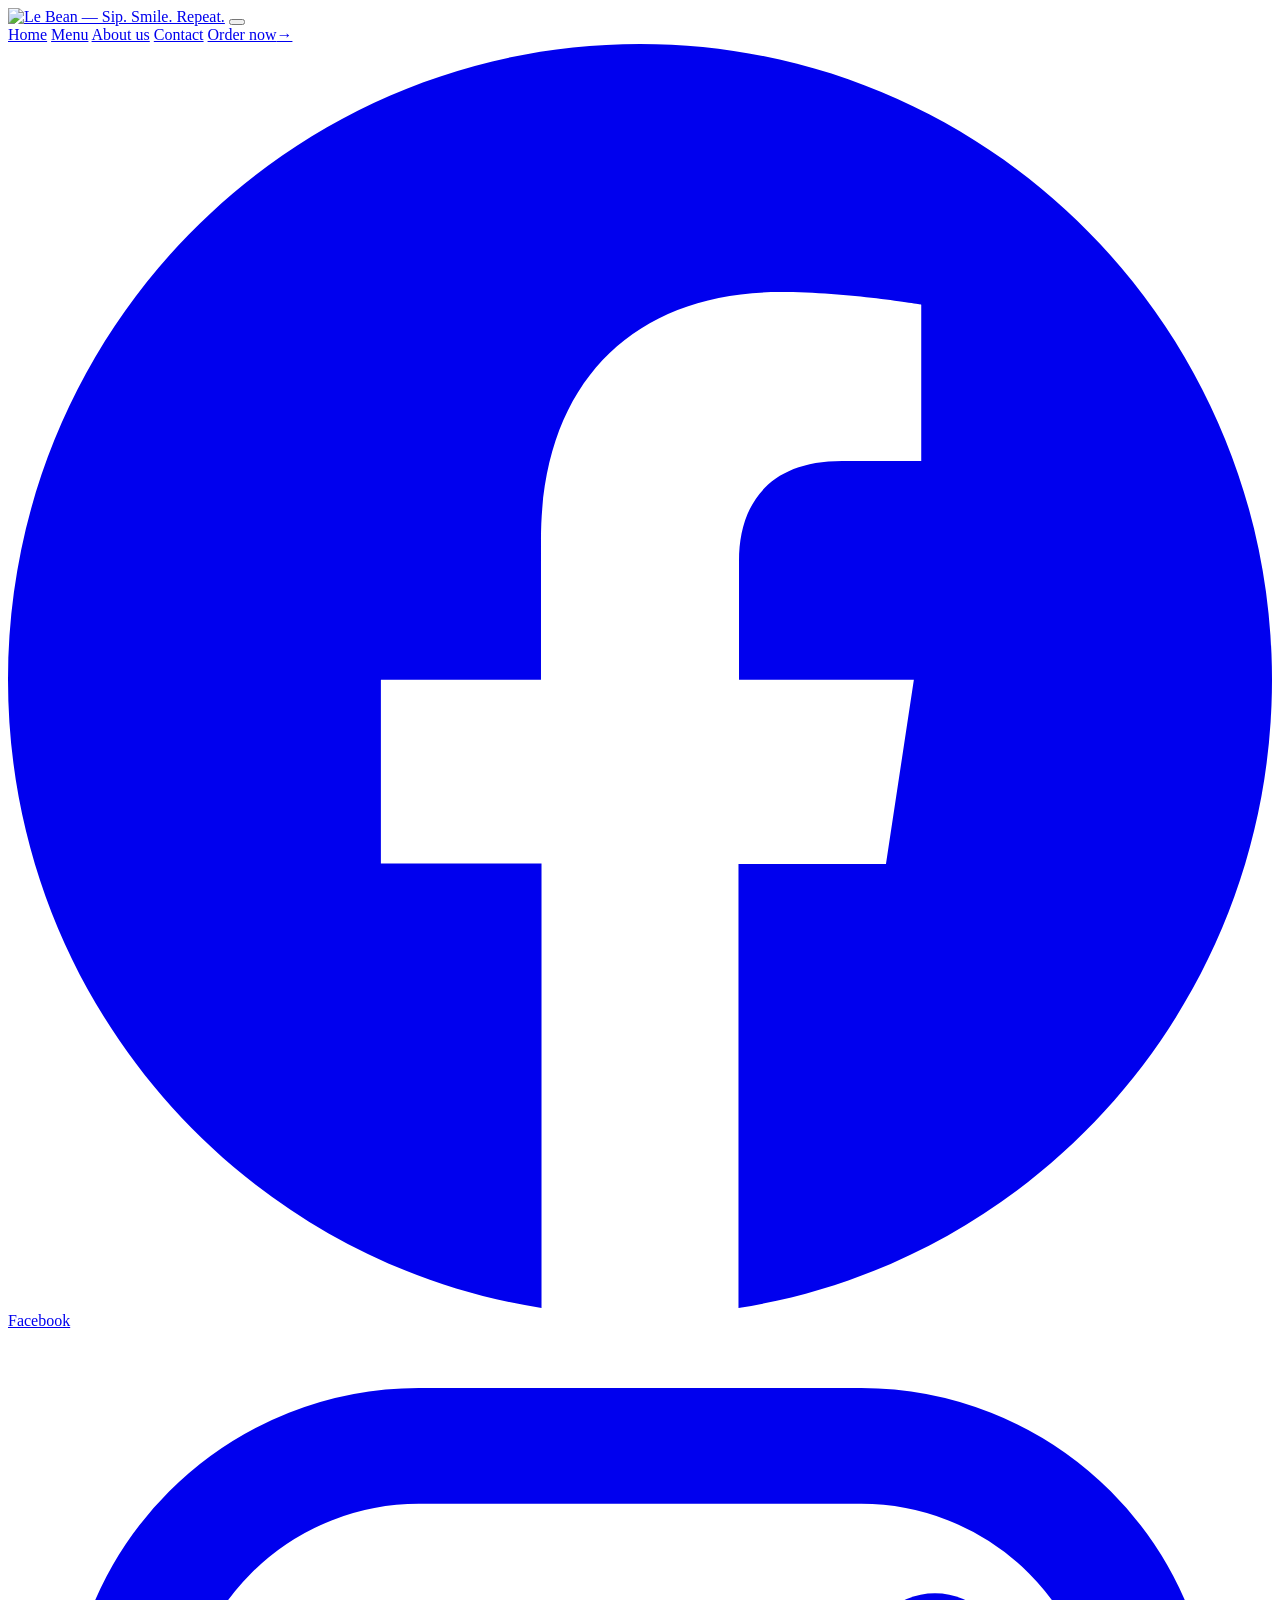
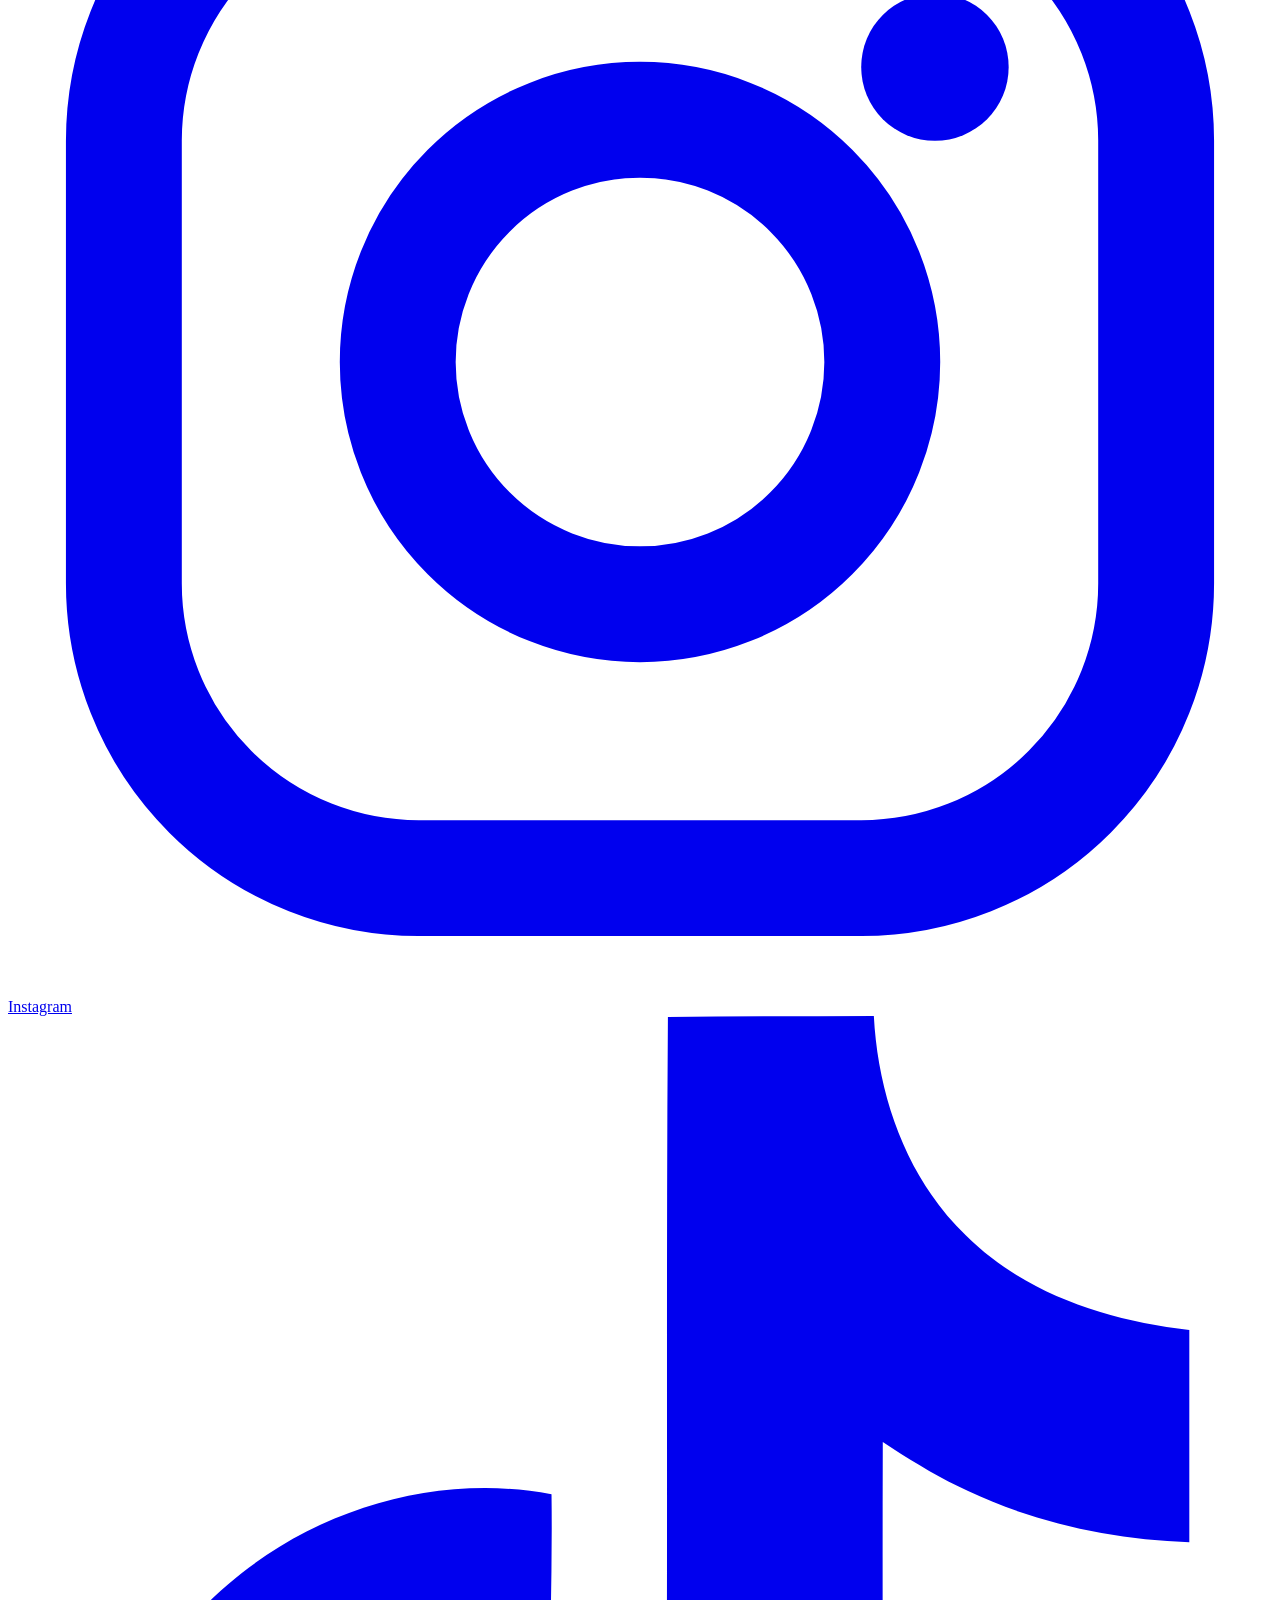
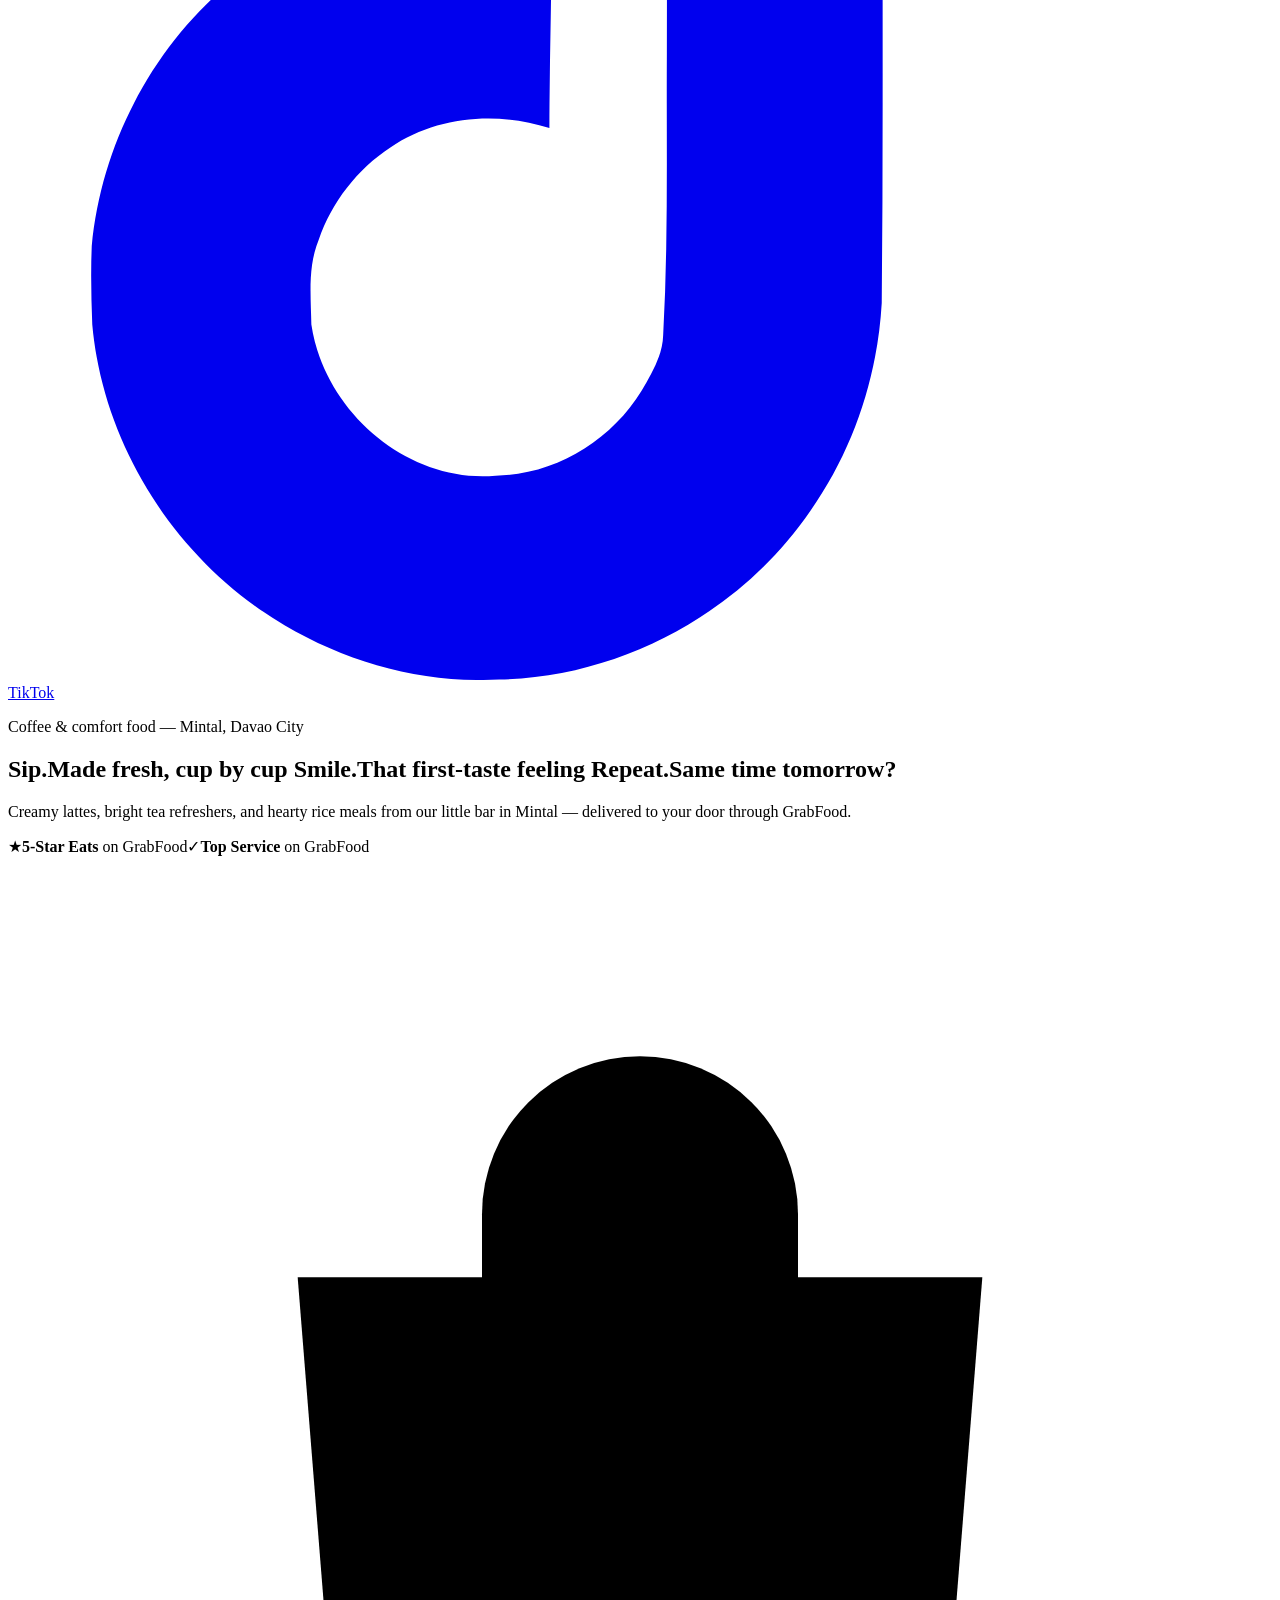
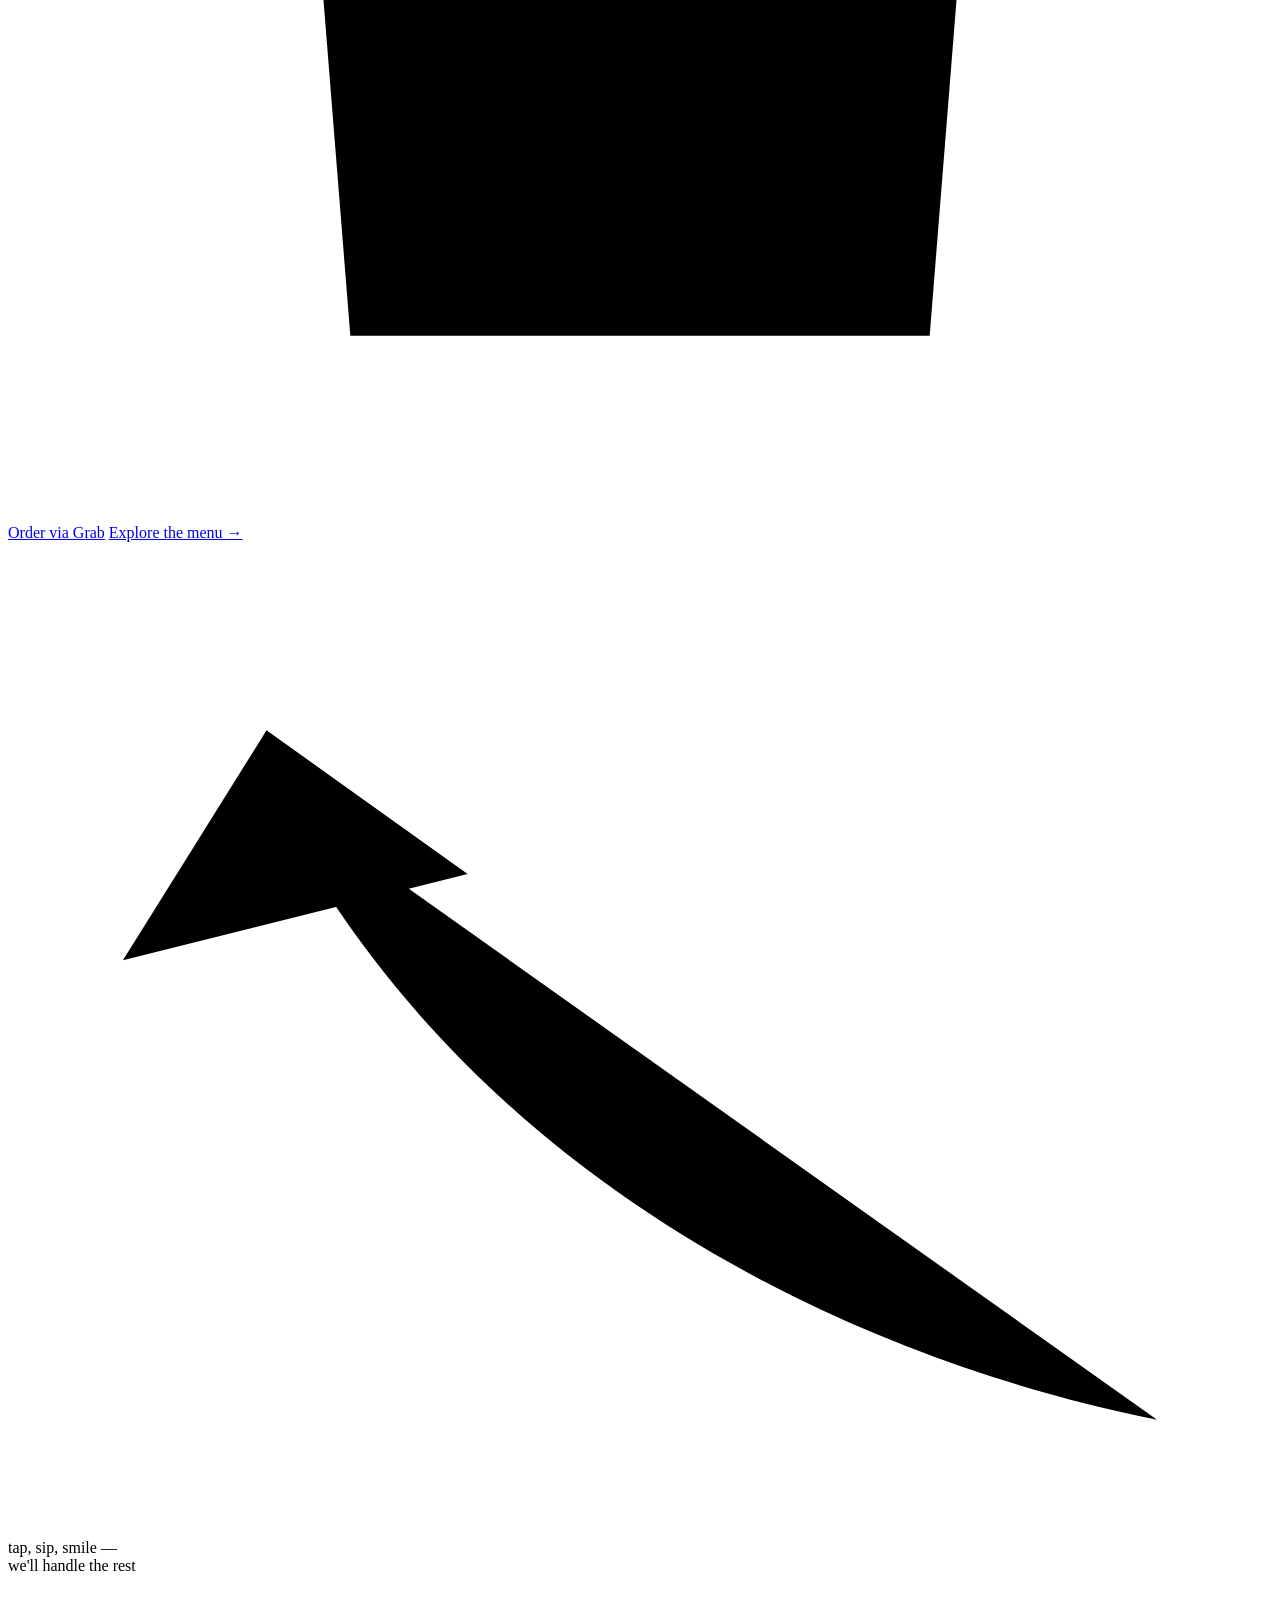
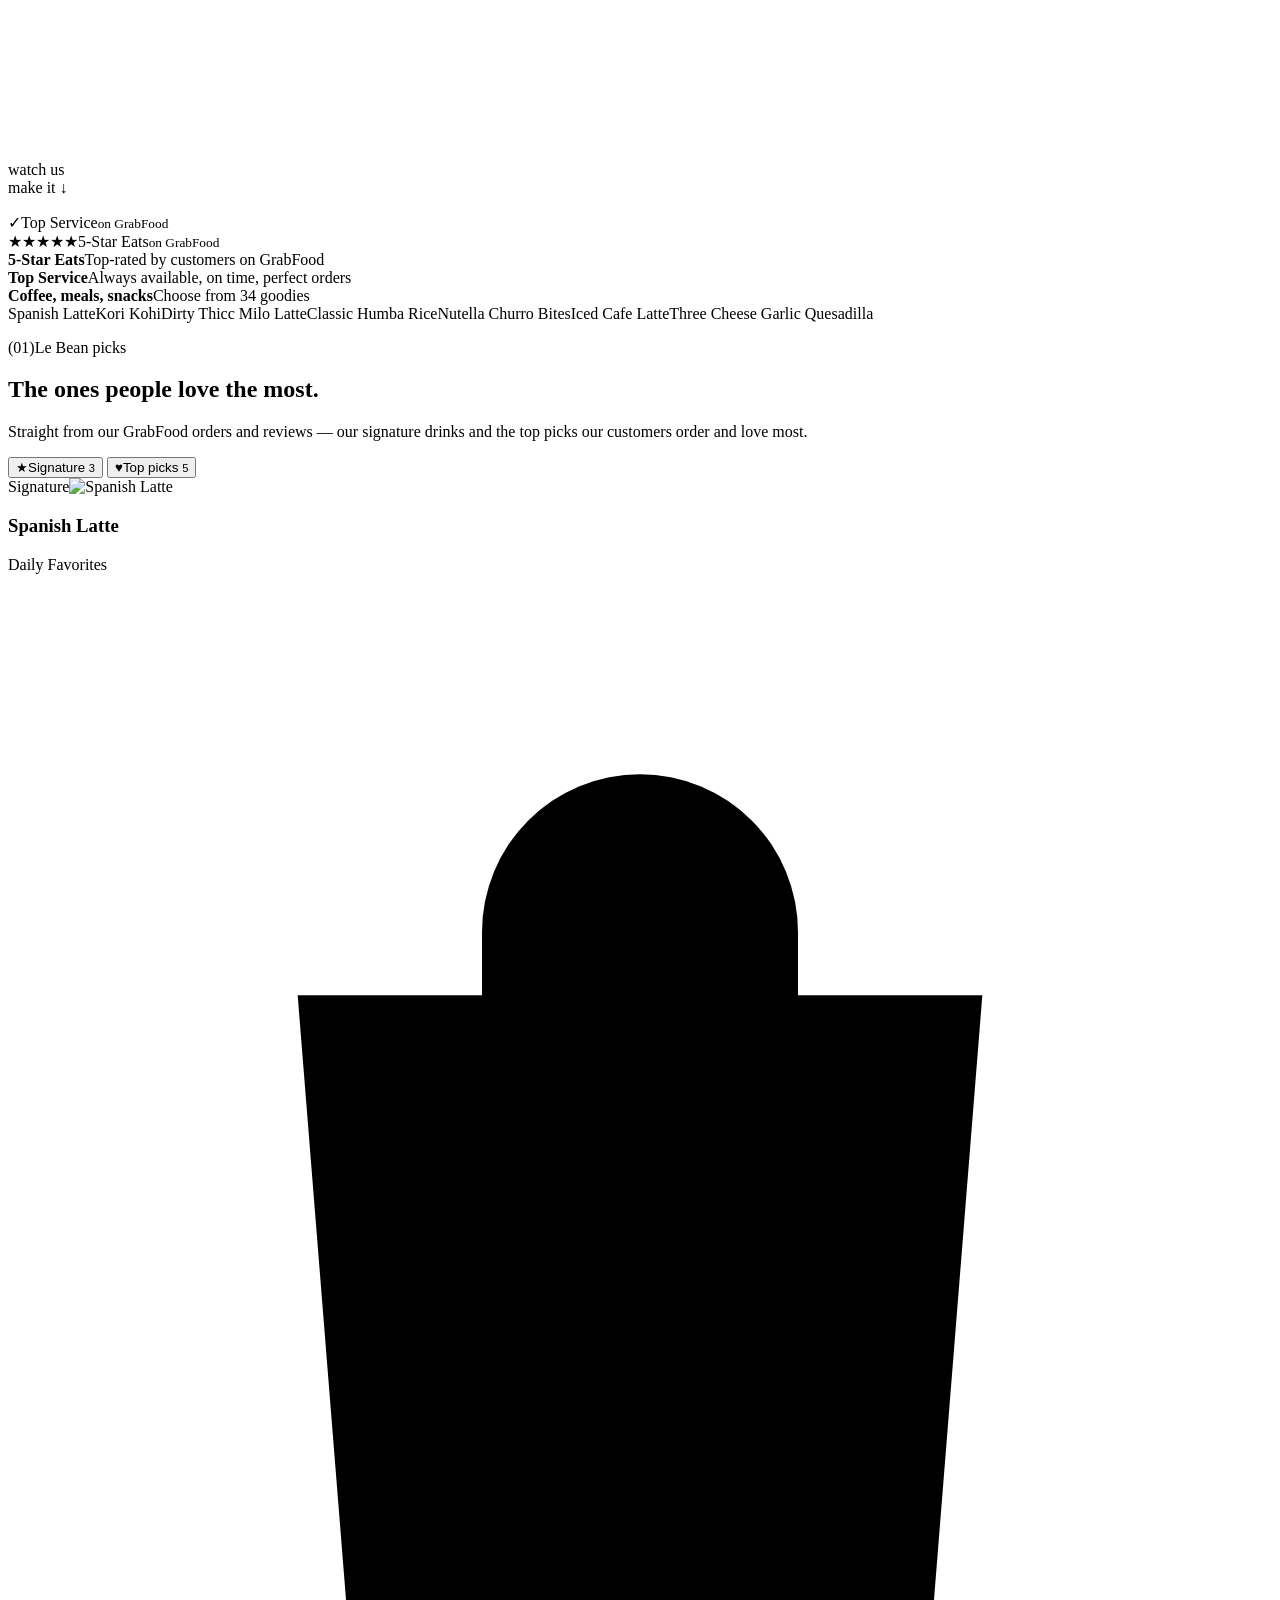
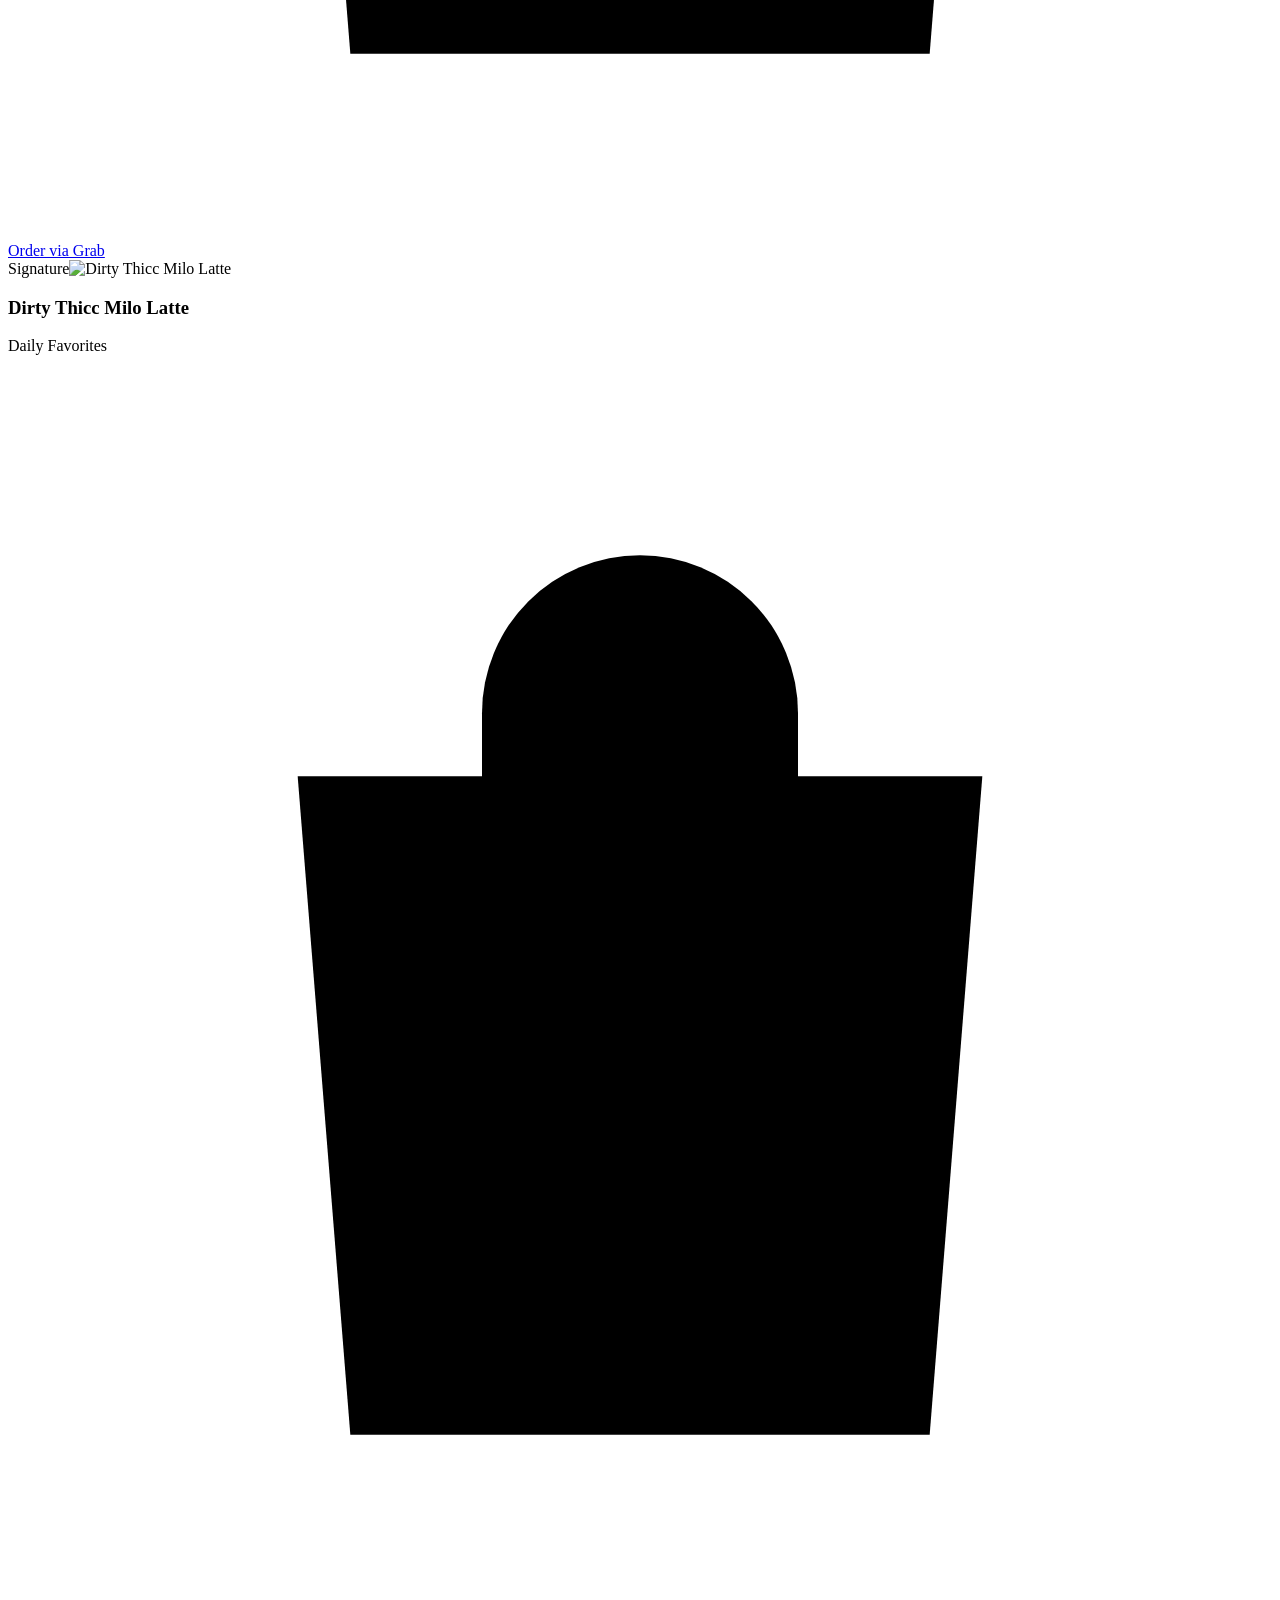
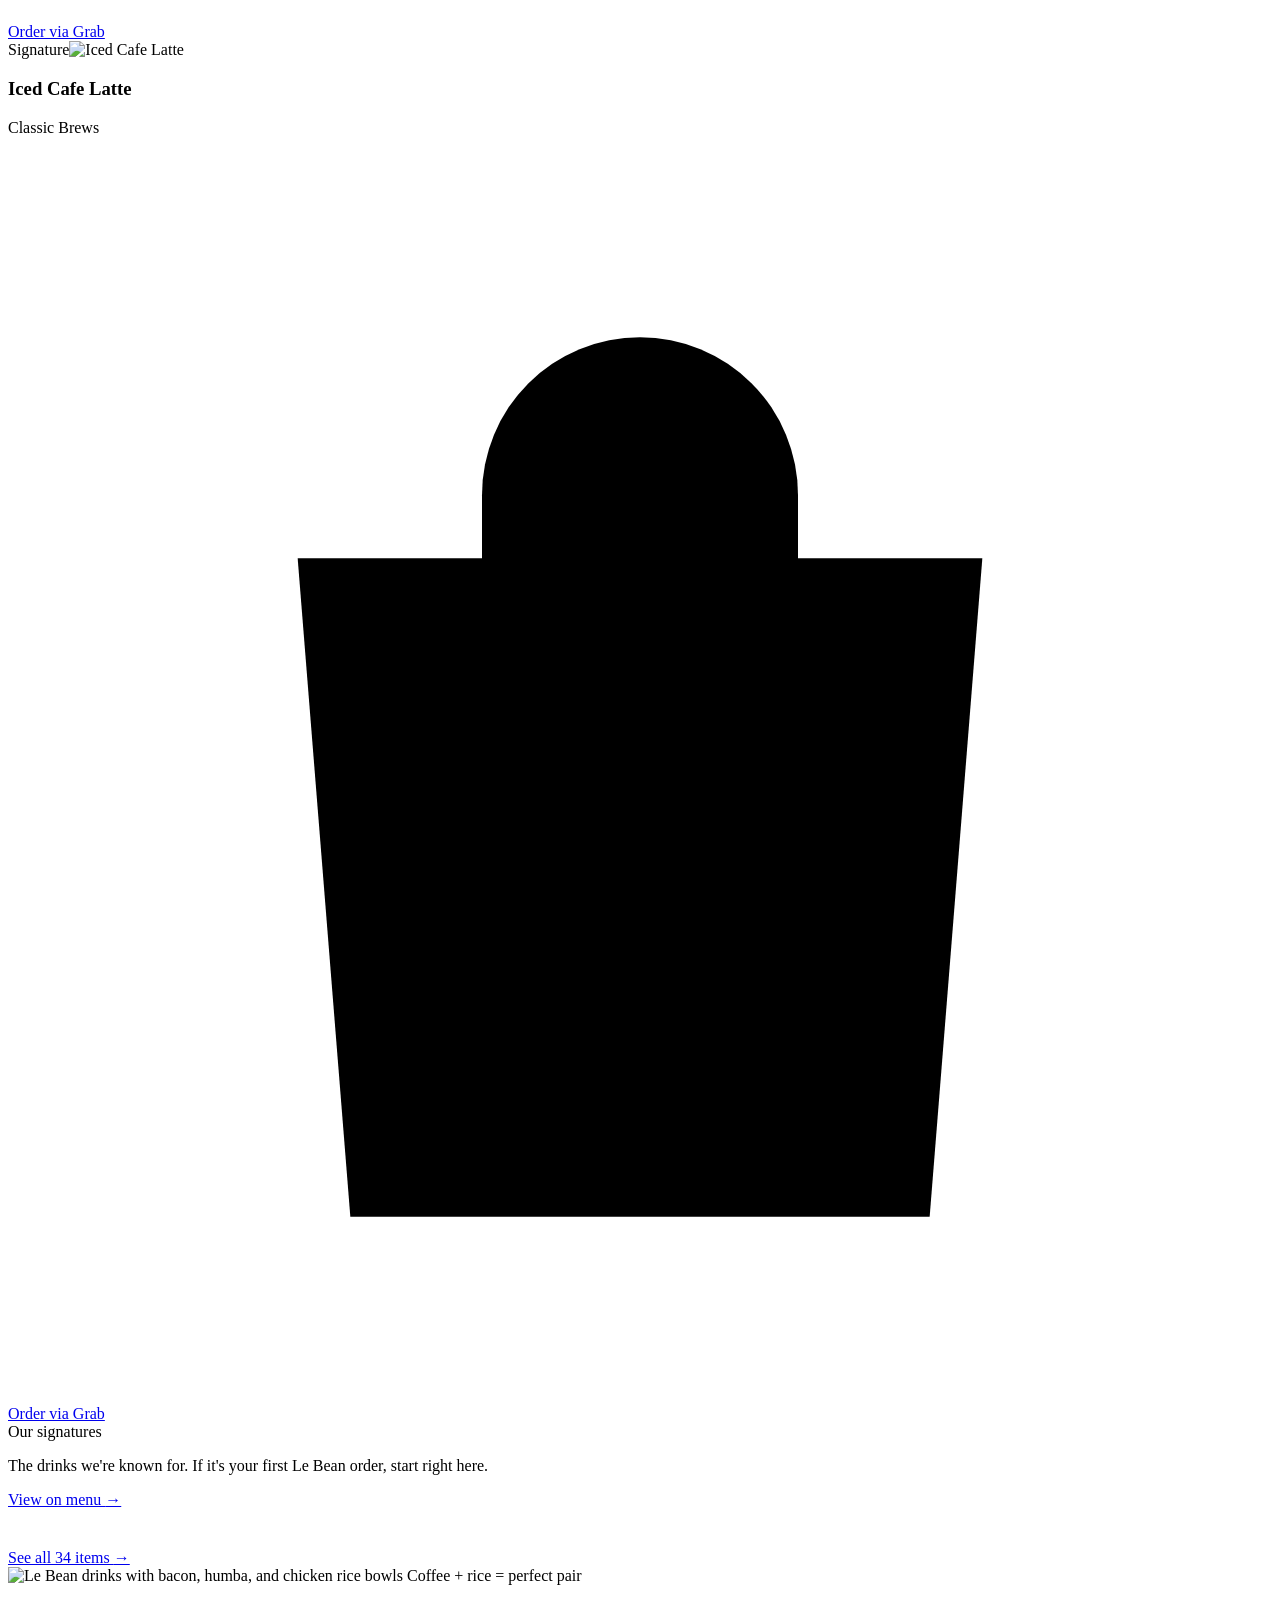
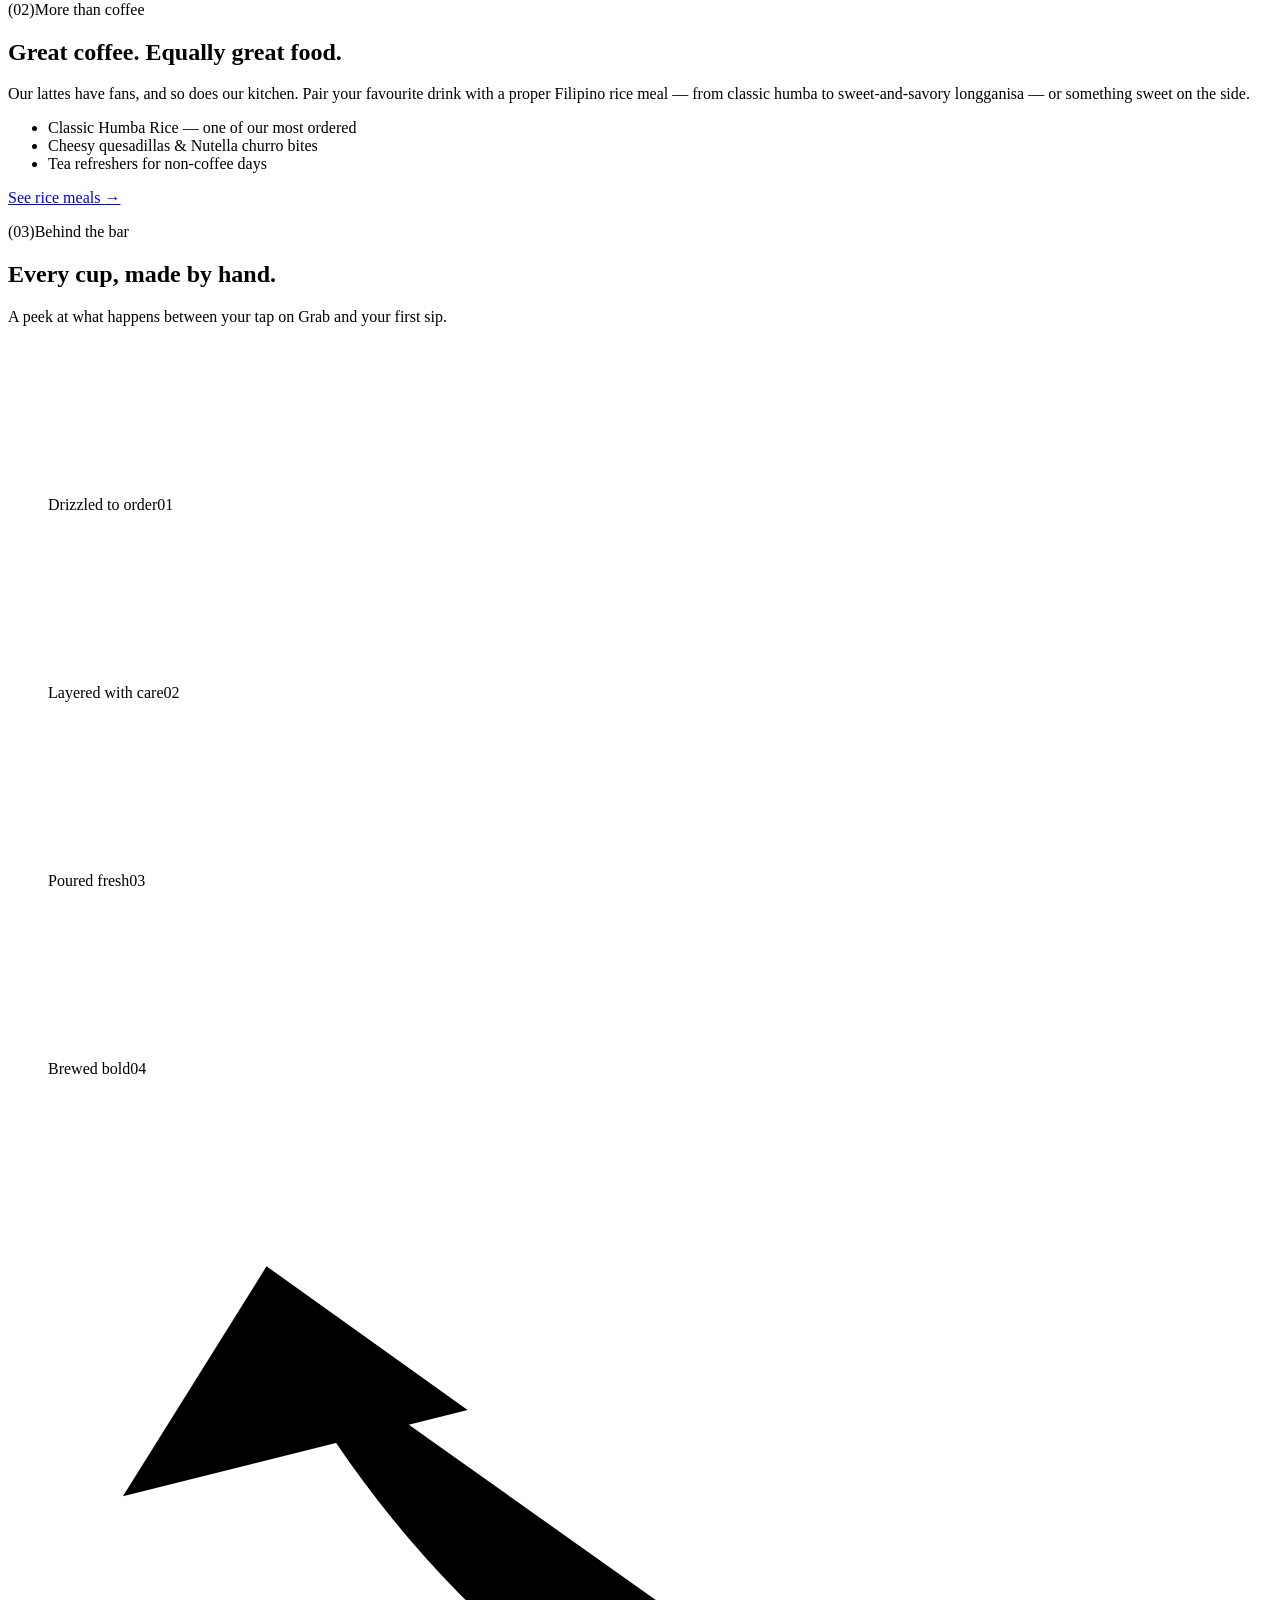
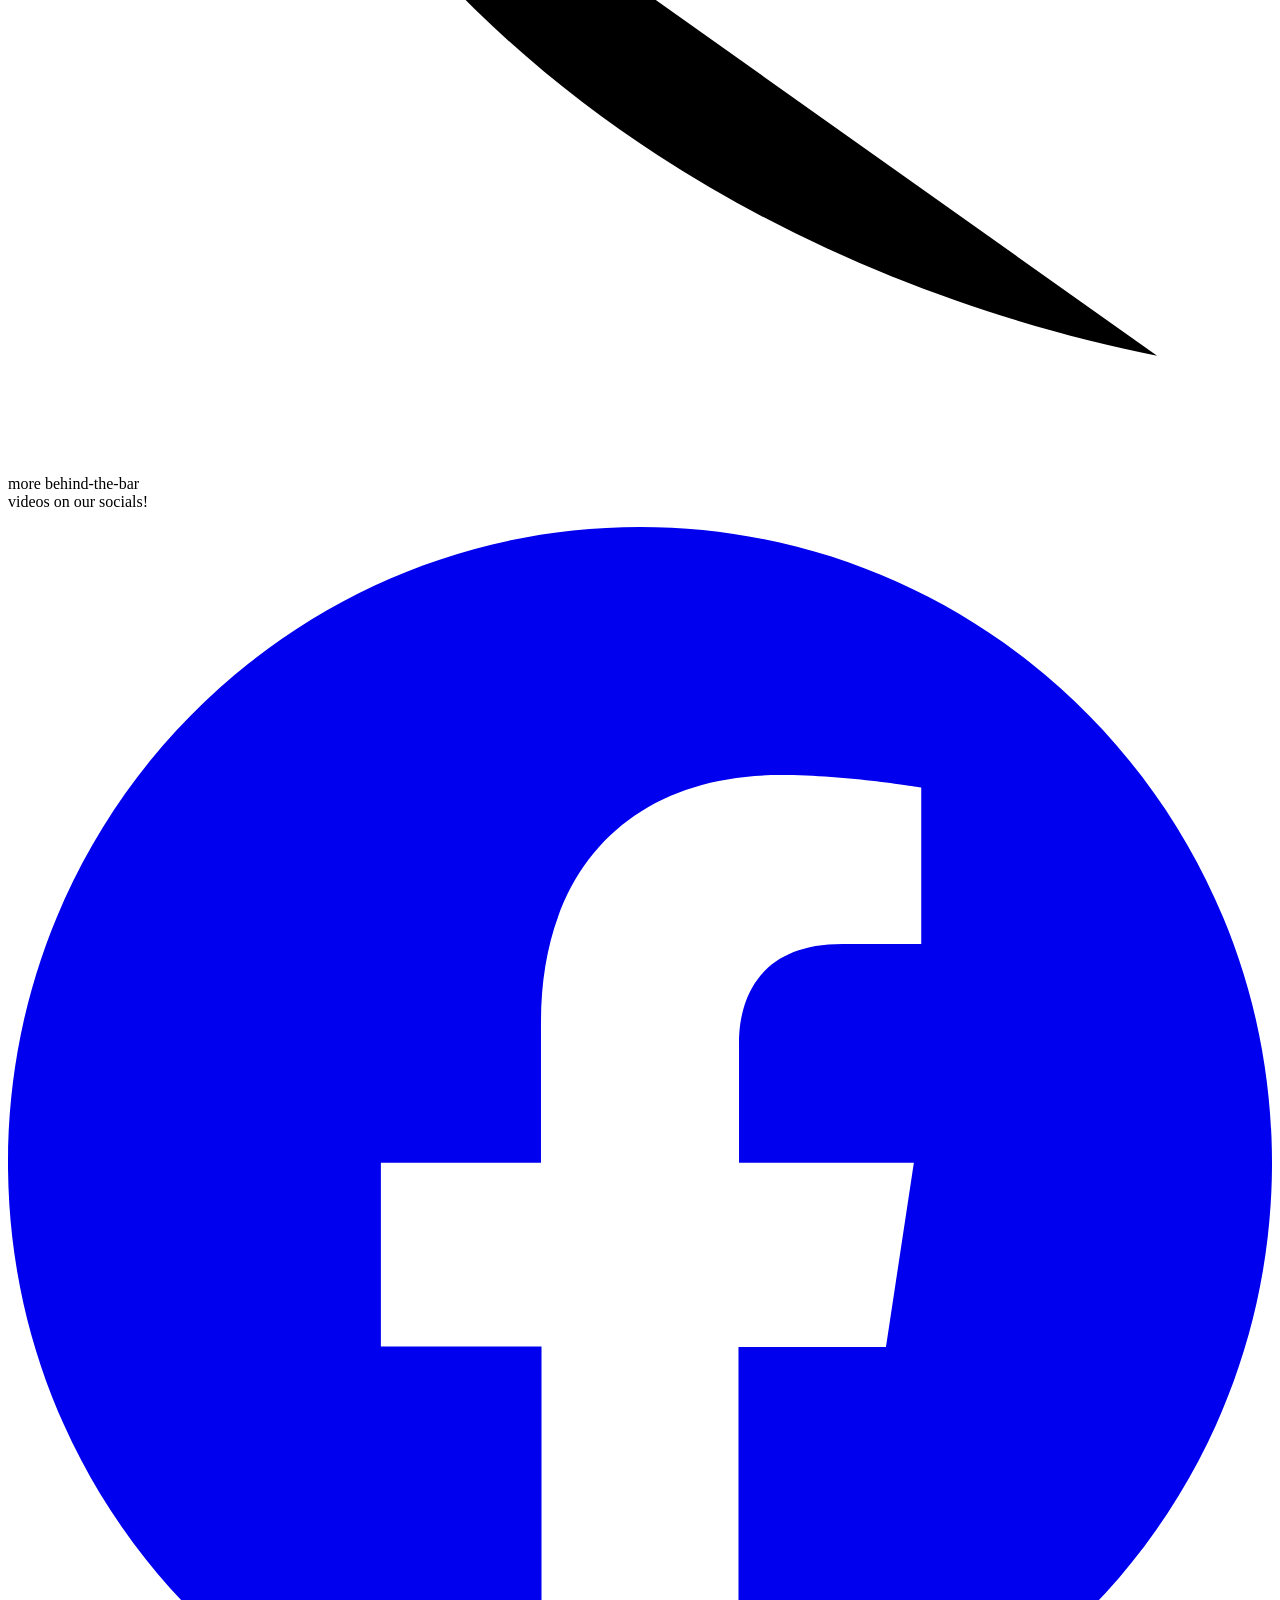
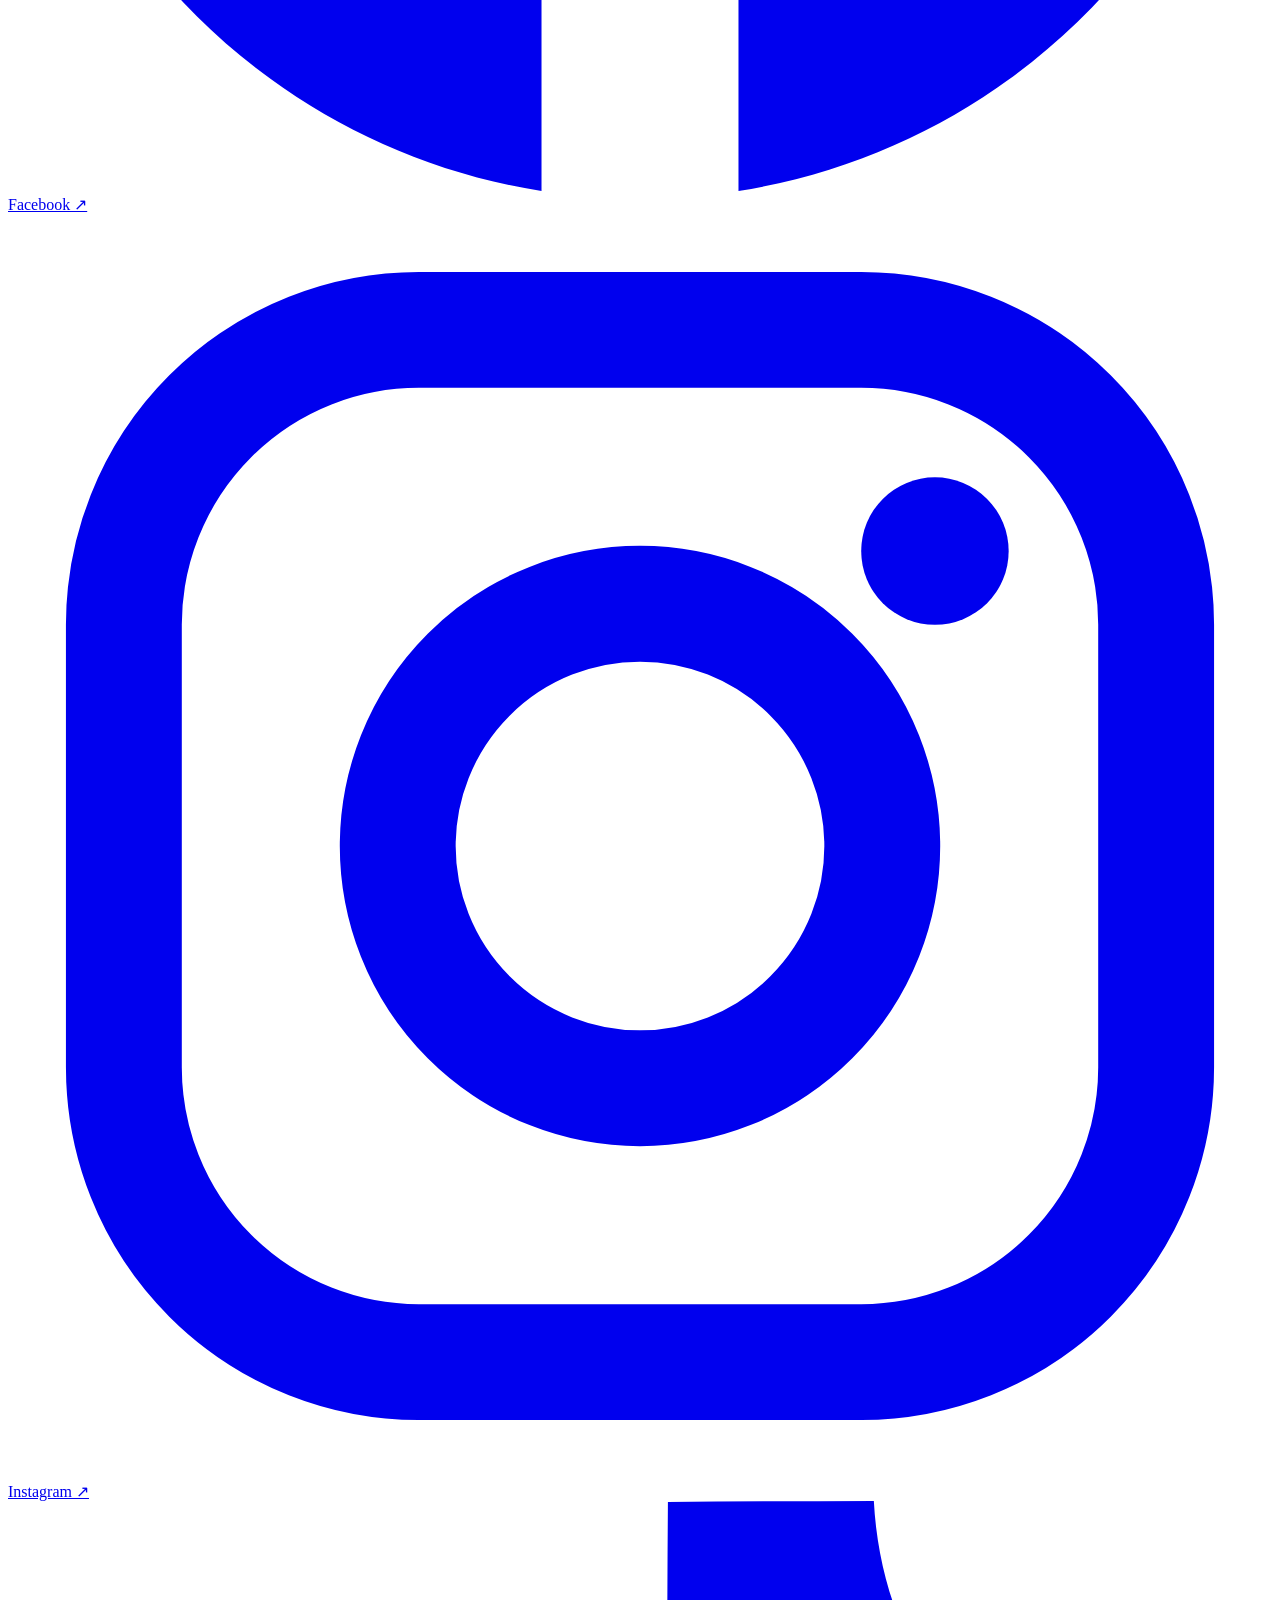
==== index.html @ efa2cf2f "Add files via upload" ====
<!DOCTYPE html>
<html lang="en-PH" class="no-js">
<head>
  <meta charset="UTF-8">
  <meta name="viewport" content="width=device-width, initial-scale=1">
  <title>Le Bean Coffee, Mintal, Davao City | Sip. Smile. Repeat.</title>
  <meta name="description" content="Coffee and comfort food in Mintal, Davao City. Order lattes, tea refreshers, rice meals, and snacks on GrabFood — rated 5-Star Eats and Top Service.">
  <meta name="robots" content="index, follow, max-image-preview:large">
  <meta name="author" content="Le Bean">
  <meta name="theme-color" content="#3b2507">
  <meta name="format-detection" content="telephone=no">
  <meta name="geo.region" content="PH-DAS">
  <meta name="geo.placename" content="Mintal, Davao City">
  <link rel="canonical" href="https://lebean.coffee/">
  <meta property="og:url" content="https://lebean.coffee/">
  <meta property="og:type" content="website">
  <meta property="og:site_name" content="Le Bean">
  <meta property="og:locale" content="en_PH">
  <meta property="og:title" content="Le Bean Coffee, Mintal, Davao City | Sip. Smile. Repeat.">
  <meta property="og:description" content="Coffee and comfort food in Mintal, Davao City. Order lattes, tea refreshers, rice meals, and snacks on GrabFood — rated 5-Star Eats and Top Service.">
  <meta property="og:image" content="https://lebean.coffee/images/og-image.jpg">
  <meta property="og:image:width" content="1200">
  <meta property="og:image:height" content="630">
  <meta property="og:image:alt" content="Le Bean iced drinks with rice bowls">
  <meta name="twitter:card" content="summary_large_image">
  <meta name="twitter:title" content="Le Bean Coffee, Mintal, Davao City | Sip. Smile. Repeat.">
  <meta name="twitter:description" content="Coffee and comfort food in Mintal, Davao City. Order lattes, tea refreshers, rice meals, and snacks on GrabFood — rated 5-Star Eats and Top Service.">
  <meta name="twitter:image" content="https://lebean.coffee/images/og-image.jpg">
  <link rel="icon" href="favicon.svg" type="image/svg+xml">
  <link rel="icon" href="favicon-32.png" sizes="32x32" type="image/png">
  <link rel="apple-touch-icon" href="apple-touch-icon.png">
  <link rel="preconnect" href="https://fonts.googleapis.com">
  <link rel="preconnect" href="https://fonts.gstatic.com" crossorigin>
  <link href="https://fonts.googleapis.com/css2?family=Bricolage+Grotesque:opsz,wght@12..96,400;12..96,500;12..96,600;12..96,700&family=Caveat+Brush&family=Caveat:wght@500;600;700&display=swap" rel="stylesheet">
  <link rel="stylesheet" href="css/style.css">
  <script type="application/ld+json">
  {
    "@context": "https://schema.org",
    "@type": "CafeOrCoffeeShop",
    "name": "Le Bean",
    "url": "https://lebean.coffee/",
    "slogan": "Sip. Smile. Repeat.",
    "description": "Coffee and comfort food spot in Mintal, Davao City serving lattes, tea refreshers, Filipino rice meals, and snacks. Available on GrabFood.",
    "servesCuisine": ["Coffee", "Filipino", "Snacks"],
    "image": "https://lebean.coffee/images/og-image.jpg",
    "logo": "https://lebean.coffee/images/brand/logo-bean.png",
    "hasMenu": "https://lebean.coffee/menu.html",
    "acceptsReservations": false,
    "areaServed": "Davao City",
    "potentialAction": {
      "@type": "OrderAction",
      "target": "https://food.grab.com/ph/en/restaurant/le-bean-dvo-mintal-delivery/2-C7MWLJEXV2VTGT"
    },
    "address": {
      "@type": "PostalAddress",
      "streetAddress": "Greenwoods",
      "addressLocality": "Davao City",
      "addressRegion": "Davao del Sur",
      "addressCountry": "PH"
    },
    "openingHoursSpecification": [
      {"@type": "OpeningHoursSpecification", "dayOfWeek": "Monday", "opens": "07:00", "closes": "19:00"},
      {"@type": "OpeningHoursSpecification", "dayOfWeek": "Monday", "opens": "21:00", "closes": "23:59"},
      {"@type": "OpeningHoursSpecification", "dayOfWeek": ["Tuesday", "Wednesday", "Thursday", "Friday", "Saturday"], "opens": "00:00", "closes": "23:59"},
      {"@type": "OpeningHoursSpecification", "dayOfWeek": "Sunday", "opens": "00:00", "closes": "15:00"}
    ],
    "sameAs": [
      "https://www.facebook.com/lebeandvo",
      "https://www.instagram.com/lebean.dvo",
      "https://www.tiktok.com/@lebean.dvo",
      "https://food.grab.com/ph/en/restaurant/le-bean-dvo-mintal-delivery/2-C7MWLJEXV2VTGT"
    ]
  }
  </script>
</head>
<body id="top">
  <header class="site-header">
    <nav class="nav container" aria-label="Main">
      <a class="logo" href="index.html"><img src="images/brand/logo-cream.png" alt="Le Bean — Sip. Smile. Repeat." width="775" height="209"></a>
      <button class="nav-toggle" aria-label="Open menu" aria-expanded="false"><span></span><span></span></button>
      <div class="nav-links">
        <a href="index.html" aria-current="page">Home</a>
        <a href="menu.html">Menu</a>
        <a href="about.html">About us</a>
        <a href="contact.html">Contact</a>
        <a class="nav-order" href="order.html"><span>Order now</span><span class="arrow" aria-hidden="true">→</span></a>
        <div class="nav-social"><a href="https://www.facebook.com/lebeandvo" target="_blank" rel="noopener"><svg class="soc-ico" viewBox="0 0 24 24" aria-hidden="true"><path fill="currentColor" d="M24 12.07C24 5.41 18.63 0 12 0S0 5.4 0 12.07C0 18.1 4.39 23.1 10.13 24v-8.44H7.08v-3.49h3.04V9.41c0-3.02 1.8-4.7 4.54-4.7 1.31 0 2.68.24 2.68.24v2.97h-1.5c-1.5 0-1.96.93-1.96 1.89v2.26h3.32l-.53 3.5h-2.8V24C19.62 23.1 24 18.1 24 12.07"/></svg><span>Facebook</span></a> <a href="https://www.instagram.com/lebean.dvo" target="_blank" rel="noopener"><svg class="soc-ico" viewBox="0 0 24 24" aria-hidden="true"><rect x="2.2" y="2.2" width="19.6" height="19.6" rx="5.6" fill="none" stroke="currentColor" stroke-width="2.2"/><circle cx="12" cy="12" r="4.6" fill="none" stroke="currentColor" stroke-width="2.2"/><circle cx="17.6" cy="6.4" r="1.4" fill="currentColor"/></svg><span>Instagram</span></a> <a href="https://www.tiktok.com/@lebean.dvo" target="_blank" rel="noopener"><svg class="soc-ico" viewBox="0 0 24 24" aria-hidden="true"><path fill="currentColor" d="M12.53.02c1.31-.02 2.61-.01 3.91-.02.08 1.53.63 3.09 1.75 4.17 1.12 1.11 2.7 1.62 4.24 1.79v4.03c-1.44-.05-2.89-.35-4.2-.97-.57-.26-1.1-.59-1.62-.93-.01 2.92.01 5.84-.02 8.75-.08 1.4-.54 2.79-1.35 3.94-1.31 1.92-3.58 3.17-5.91 3.21-1.43.08-2.86-.31-4.08-1.03-2.02-1.19-3.44-3.37-3.65-5.71-.02-.5-.03-1-.01-1.49.18-1.9 1.12-3.72 2.58-4.96 1.66-1.44 3.98-2.13 6.15-1.72.02 1.48-.04 2.96-.04 4.44-.99-.32-2.15-.23-3.02.37-.63.41-1.11 1.04-1.36 1.75-.21.51-.15 1.07-.14 1.61.24 1.64 1.82 3.02 3.5 2.87 1.12-.01 2.19-.66 2.77-1.61.19-.33.4-.67.41-1.06.1-1.79.06-3.57.07-5.36.01-4.03-.01-8.05.02-12.07z"/></svg><span>TikTok</span></a></div>
      </div>
    </nav>
  </header>

  <main>
    <section class="hero">
      <div class="container">
        <div class="hero-grid">
          <div>
            <p class="label reveal">Coffee &amp; comfort food — Mintal, Davao City</p>
            <h1 class="hero-title reveal" data-delay="1">
              <span class="row"><span>Sip.</span><span class="note">Made fresh, cup by cup</span></span>
              <span class="row"><span class="hand">Smile.</span><span class="note">That first-taste feeling</span></span>
              <span class="row"><span>Repeat.</span><span class="note">Same time tomorrow?</span></span>
            </h1>
            <p class="lead reveal" data-delay="2">Creamy lattes, bright tea refreshers, and hearty rice meals from our little bar in Mintal — delivered to your door through GrabFood.</p>
            <div class="reveal" data-delay="2"><div class="trust"><span class="trust-badge"><span class="ico" aria-hidden="true">★</span><span><b>5-Star Eats</b> on GrabFood</span></span><span class="trust-badge"><span class="ico" aria-hidden="true">✓</span><span><b>Top Service</b> on GrabFood</span></span></div></div>
            <div class="btn-row reveal" data-delay="3">
              <a class="btn-grab btn-grab--lg" href="https://food.grab.com/ph/en/restaurant/le-bean-dvo-mintal-delivery/2-C7MWLJEXV2VTGT" target="_blank" rel="noopener"><svg class="grab-ico" viewBox="0 0 24 24" aria-hidden="true"><path d="M5.5 8h13l-1 12.5h-11L5.5 8Z"/><path d="M9 10V6.8a3 3 0 0 1 6 0V10"/></svg><span>Order via Grab</span></a>
              <a class="btn btn--line" href="menu.html">Explore the menu <span class="arrow">→</span></a>
            </div>
            <p class="hand-note hero-cta-note reveal" data-delay="3"><svg viewBox="0 0 44 34" aria-hidden="true"><path d="M40 30 C 30 28, 16 22, 9 8"/><path d="M4 14 L 9 6 L 16 11"/></svg><span>tap, sip, smile —<br>we'll handle the rest</span></p>
          </div>
          <div class="hero-media reveal" data-delay="2">
            <div class="video-frame"><video data-autoplay autoplay muted loop playsinline preload="metadata" poster="videos/reel-2.webp" aria-label="Le Bean drink being made"><source src="videos/reel-2.mp4" type="video/mp4"></video></div>
            <p class="hand-note">watch us<br>make it ↓</p>
            <div class="float-tag float-tag--top"><span class="ico">✓</span><span>Top Service<small>on GrabFood</small></span></div>
            <div class="float-tag"><span class="stars" aria-hidden="true">★★★★★</span><span>5-Star Eats<small>on GrabFood</small></span></div>
          </div>
        </div>
        <div class="facts">
          <div class="fact reveal"><b>5-Star <span class="hand">Eats</span></b><span>Top-rated by customers on GrabFood</span></div>
          <div class="fact reveal" data-delay="1"><b>Top <span class="hand">Service</span></b><span>Always available, on time, perfect orders</span></div>
          <div class="fact reveal" data-delay="2"><b>Coffee, meals, <span class="hand">snacks</span></b><span>Choose from 34 goodies</span></div>
        </div>
      </div>
    </section>

    <div class="marquee" aria-hidden="true">
      <div class="marquee-track">
        <span>Spanish Latte</span><span>Kori Kohi</span><span>Dirty Thicc Milo Latte</span><span>Classic Humba Rice</span><span>Nutella Churro Bites</span><span>Iced Cafe Latte</span><span>Three Cheese Garlic Quesadilla</span>
      </div>
    </div>

    <section class="section section--paper">
      <div class="container">
        <p class="label reveal"><span class="num">(01)</span>Le Bean picks</p>
        <div class="section-head">
          <h2 class="reveal">The ones people <span class="oval">love</span> <span class="hand">the most.</span></h2>
          <p class="reveal" data-delay="1">Straight from our GrabFood orders and reviews — our signature drinks and the top picks our customers order and love most.</p>
        </div>
        <div class="pick-tabs reveal" role="tablist" aria-label="Le Bean picks">
          <button class="pick-tab" role="tab" id="tab-signature" aria-controls="panel-signature" aria-selected="true" tabindex="0"><span aria-hidden="true">★</span>Signature <small>3</small></button>
          <button class="pick-tab" role="tab" id="tab-top" aria-controls="panel-top" aria-selected="false" tabindex="-1"><span aria-hidden="true">♥</span>Top picks <small>5</small></button>
        </div>
        <div class="pick-panel cards" role="tabpanel" id="panel-signature" aria-labelledby="tab-signature">
          <article class="card reveal" data-delay="0">
            <div class="dish-img"><span class="tag tag--signature">Signature</span><img src="images/menu/daily_favorites/spanish_latte.webp" alt="Spanish Latte" loading="lazy" width="300" height="300"></div>
            <div class="card-body"><h3>Spanish Latte</h3><span class="cat">Daily Favorites</span></div>
            <a class="btn-grab btn-grab--block" href="https://food.grab.com/ph/en/restaurant/le-bean-dvo-mintal-delivery/2-C7MWLJEXV2VTGT" target="_blank" rel="noopener"><svg class="grab-ico" viewBox="0 0 24 24" aria-hidden="true"><path d="M5.5 8h13l-1 12.5h-11L5.5 8Z"/><path d="M9 10V6.8a3 3 0 0 1 6 0V10"/></svg><span>Order via Grab</span></a>
          </article>
          <article class="card reveal" data-delay="1">
            <div class="dish-img"><span class="tag tag--signature">Signature</span><img src="images/menu/daily_favorites/dirty_thick_milo_latte.webp" alt="Dirty Thicc Milo Latte" loading="lazy" width="300" height="300"></div>
            <div class="card-body"><h3>Dirty Thicc Milo Latte</h3><span class="cat">Daily Favorites</span></div>
            <a class="btn-grab btn-grab--block" href="https://food.grab.com/ph/en/restaurant/le-bean-dvo-mintal-delivery/2-C7MWLJEXV2VTGT" target="_blank" rel="noopener"><svg class="grab-ico" viewBox="0 0 24 24" aria-hidden="true"><path d="M5.5 8h13l-1 12.5h-11L5.5 8Z"/><path d="M9 10V6.8a3 3 0 0 1 6 0V10"/></svg><span>Order via Grab</span></a>
          </article>
          <article class="card reveal" data-delay="2">
            <div class="dish-img"><span class="tag tag--signature">Signature</span><img src="images/menu/classic_brews/iced_cafe_latte.webp" alt="Iced Cafe Latte" loading="lazy" width="300" height="300"></div>
            <div class="card-body"><h3>Iced Cafe Latte</h3><span class="cat">Classic Brews</span></div>
            <a class="btn-grab btn-grab--block" href="https://food.grab.com/ph/en/restaurant/le-bean-dvo-mintal-delivery/2-C7MWLJEXV2VTGT" target="_blank" rel="noopener"><svg class="grab-ico" viewBox="0 0 24 24" aria-hidden="true"><path d="M5.5 8h13l-1 12.5h-11L5.5 8Z"/><path d="M9 10V6.8a3 3 0 0 1 6 0V10"/></svg><span>Order via Grab</span></a>
          </article>
          <div class="pick-note reveal">
            <div><span class="hand">Our signatures</span><p>The drinks we're known for. If it's your first Le Bean order, start right here.</p></div>
            <a class="btn btn--cream" href="menu.html?pick=signature">View on menu <span class="arrow">→</span></a>
          </div>
        </div>
        <div class="pick-panel cards" role="tabpanel" id="panel-top" aria-labelledby="tab-top" hidden>
          <article class="card reveal" data-delay="0">
            <div class="dish-img"><span class="tag tag--top">Top pick</span><img src="images/menu/daily_favorites/kori_kohi.webp" alt="Kori Kohi" loading="lazy" width="300" height="300"></div>
            <div class="card-body"><h3>Kori Kohi</h3><span class="cat">Daily Favorites</span></div>
            <a class="btn-grab btn-grab--block" href="https://food.grab.com/ph/en/restaurant/le-bean-dvo-mintal-delivery/2-C7MWLJEXV2VTGT" target="_blank" rel="noopener"><svg class="grab-ico" viewBox="0 0 24 24" aria-hidden="true"><path d="M5.5 8h13l-1 12.5h-11L5.5 8Z"/><path d="M9 10V6.8a3 3 0 0 1 6 0V10"/></svg><span>Order via Grab</span></a>
          </article>
          <article class="card reveal" data-delay="1">
            <div class="dish-img"><span class="tag tag--top">Top pick</span><img src="images/menu/rice_meal_selections/classic_humba_rice.webp" alt="Classic Humba Rice" loading="lazy" width="300" height="300"></div>
            <div class="card-body"><h3>Classic Humba Rice</h3><span class="cat">Rice Meal Selections</span></div>
            <a class="btn-grab btn-grab--block" href="https://food.grab.com/ph/en/restaurant/le-bean-dvo-mintal-delivery/2-C7MWLJEXV2VTGT" target="_blank" rel="noopener"><svg class="grab-ico" viewBox="0 0 24 24" aria-hidden="true"><path d="M5.5 8h13l-1 12.5h-11L5.5 8Z"/><path d="M9 10V6.8a3 3 0 0 1 6 0V10"/></svg><span>Order via Grab</span></a>
          </article>
          <article class="card reveal" data-delay="2">
            <div class="dish-img"><span class="tag tag--top">Top pick</span><img src="images/menu/snacks_and_treats/beef_and_cheese_quesedilla.webp" alt="Beef & Cheese Quesadilla" loading="lazy" width="300" height="300"></div>
            <div class="card-body"><h3>Beef & Cheese Quesadilla</h3><span class="cat">Snacks & Treats</span></div>
            <a class="btn-grab btn-grab--block" href="https://food.grab.com/ph/en/restaurant/le-bean-dvo-mintal-delivery/2-C7MWLJEXV2VTGT" target="_blank" rel="noopener"><svg class="grab-ico" viewBox="0 0 24 24" aria-hidden="true"><path d="M5.5 8h13l-1 12.5h-11L5.5 8Z"/><path d="M9 10V6.8a3 3 0 0 1 6 0V10"/></svg><span>Order via Grab</span></a>
          </article>
          <article class="card reveal" data-delay="3">
            <div class="dish-img"><span class="tag tag--top">Top pick</span><img src="images/menu/snacks_and_treats/three_cheese_garlic_quesedilla.webp" alt="Three Cheese Garlic Quesadilla" loading="lazy" width="300" height="300"></div>
            <div class="card-body"><h3>Three Cheese Garlic Quesadilla</h3><span class="cat">Snacks & Treats</span></div>
            <a class="btn-grab btn-grab--block" href="https://food.grab.com/ph/en/restaurant/le-bean-dvo-mintal-delivery/2-C7MWLJEXV2VTGT" target="_blank" rel="noopener"><svg class="grab-ico" viewBox="0 0 24 24" aria-hidden="true"><path d="M5.5 8h13l-1 12.5h-11L5.5 8Z"/><path d="M9 10V6.8a3 3 0 0 1 6 0V10"/></svg><span>Order via Grab</span></a>
          </article>
          <article class="card reveal" data-delay="4">
            <div class="dish-img"><span class="tag tag--top">Top pick</span><img src="images/menu/snacks_and_treats/nutella_churro_bites.webp" alt="Nutella Churro Bites" loading="lazy" width="300" height="300"></div>
            <div class="card-body"><h3>Nutella Churro Bites</h3><span class="cat">Snacks & Treats</span></div>
            <a class="btn-grab btn-grab--block" href="https://food.grab.com/ph/en/restaurant/le-bean-dvo-mintal-delivery/2-C7MWLJEXV2VTGT" target="_blank" rel="noopener"><svg class="grab-ico" viewBox="0 0 24 24" aria-hidden="true"><path d="M5.5 8h13l-1 12.5h-11L5.5 8Z"/><path d="M9 10V6.8a3 3 0 0 1 6 0V10"/></svg><span>Order via Grab</span></a>
          </article>
          <div class="pick-note span-3 pick-note--wide reveal">
            <div><span class="hand">Crowd favourites</span><p>Our most ordered and most loved on GrabFood — from Kori Kohi to cheesy quesadillas and Nutella churro bites.</p></div>
            <a class="btn btn--cream" href="menu.html?pick=top">View on menu <span class="arrow">→</span></a>
          </div>
        </div>
        <div class="btn-row" style="margin-top:2.5rem">
          <a class="btn btn--line-bean" href="menu.html">See all 34 items <span class="arrow">→</span></a>
        </div>
      </div>
    </section>

    <section class="section">
      <div class="container split">
        <div class="photo reveal">
          <img src="images/photos/coffee-and-rice.webp" alt="Le Bean drinks with bacon, humba, and chicken rice bowls" width="940" height="738" loading="lazy">
          <span class="photo-caption">Coffee + rice = perfect pair</span>
        </div>
        <div class="reveal" data-delay="1">
          <p class="label reveal"><span class="num">(02)</span>More than coffee</p>
          <h2>Great <span class="scribble-u">coffee</span>. <span class="hand">Equally great food.</span></h2>
          <p class="lead">Our lattes have fans, and so does our kitchen. Pair your favourite drink with a proper Filipino rice meal — from classic humba to sweet-and-savory longganisa — or something sweet on the side.</p>
          <ul class="checklist">
            <li>Classic Humba Rice — one of our most ordered</li>
            <li>Cheesy quesadillas &amp; Nutella churro bites</li>
            <li>Tea refreshers for non-coffee days</li>
          </ul>
          <div class="btn-row">
            <a class="btn btn--cream" href="menu.html#rice_meal_selections">See rice meals <span class="arrow">→</span></a>
          </div>
        </div>
      </div>
    </section>

    <section class="section section--deep">
      <div class="container">
        <p class="label reveal"><span class="num">(03)</span>Behind the bar</p>
        <div class="section-head">
          <h2 class="reveal">Every cup, <span class="hand">made by hand.</span></h2>
          <p class="reveal" data-delay="1">A peek at what happens between your tap on Grab and your first sip.</p>
        </div>
        <div class="reels">
          <figure class="reel reveal"><div class="video-frame"><video data-autoplay muted loop playsinline preload="metadata" poster="videos/reel-1.webp" aria-label="Le Bean drink being made"><source src="videos/reel-1.mp4" type="video/mp4"></video></div><figcaption><span class="hand">Drizzled to order</span><span>01</span></figcaption></figure>
          <figure class="reel reveal" data-delay="1"><div class="video-frame"><video data-autoplay muted loop playsinline preload="metadata" poster="videos/reel-3.webp" aria-label="Le Bean drink being made"><source src="videos/reel-3.mp4" type="video/mp4"></video></div><figcaption><span class="hand">Layered with care</span><span>02</span></figcaption></figure>
          <figure class="reel reveal" data-delay="2"><div class="video-frame"><video data-autoplay muted loop playsinline preload="metadata" poster="videos/reel-4.webp" aria-label="Le Bean drink being made"><source src="videos/reel-4.mp4" type="video/mp4"></video></div><figcaption><span class="hand">Poured fresh</span><span>03</span></figcaption></figure>
          <figure class="reel reveal" data-delay="3"><div class="video-frame"><video data-autoplay muted loop playsinline preload="metadata" poster="videos/reel-5.webp" aria-label="Le Bean drink being made"><source src="videos/reel-5.mp4" type="video/mp4"></video></div><figcaption><span class="hand">Brewed bold</span><span>04</span></figcaption></figure>
        </div>
        <div class="reels-foot">
          <p class="hand-note"><svg viewBox="0 0 44 34" aria-hidden="true"><path d="M40 30 C 30 28, 16 22, 9 8"/><path d="M4 14 L 9 6 L 16 11"/></svg><span>more behind-the-bar<br>videos on our socials!</span></p>
          <div class="btn-row"><a class="btn btn--line" href="https://www.facebook.com/lebeandvo" target="_blank" rel="noopener"><svg class="soc-ico" viewBox="0 0 24 24" aria-hidden="true"><path fill="currentColor" d="M24 12.07C24 5.41 18.63 0 12 0S0 5.4 0 12.07C0 18.1 4.39 23.1 10.13 24v-8.44H7.08v-3.49h3.04V9.41c0-3.02 1.8-4.7 4.54-4.7 1.31 0 2.68.24 2.68.24v2.97h-1.5c-1.5 0-1.96.93-1.96 1.89v2.26h3.32l-.53 3.5h-2.8V24C19.62 23.1 24 18.1 24 12.07"/></svg>Facebook ↗</a><a class="btn btn--line" href="https://www.instagram.com/lebean.dvo" target="_blank" rel="noopener"><svg class="soc-ico" viewBox="0 0 24 24" aria-hidden="true"><rect x="2.2" y="2.2" width="19.6" height="19.6" rx="5.6" fill="none" stroke="currentColor" stroke-width="2.2"/><circle cx="12" cy="12" r="4.6" fill="none" stroke="currentColor" stroke-width="2.2"/><circle cx="17.6" cy="6.4" r="1.4" fill="currentColor"/></svg>Instagram ↗</a><a class="btn btn--line" href="https://www.tiktok.com/@lebean.dvo" target="_blank" rel="noopener"><svg class="soc-ico" viewBox="0 0 24 24" aria-hidden="true"><path fill="currentColor" d="M12.53.02c1.31-.02 2.61-.01 3.91-.02.08 1.53.63 3.09 1.75 4.17 1.12 1.11 2.7 1.62 4.24 1.79v4.03c-1.44-.05-2.89-.35-4.2-.97-.57-.26-1.1-.59-1.62-.93-.01 2.92.01 5.84-.02 8.75-.08 1.4-.54 2.79-1.35 3.94-1.31 1.92-3.58 3.17-5.91 3.21-1.43.08-2.86-.31-4.08-1.03-2.02-1.19-3.44-3.37-3.65-5.71-.02-.5-.03-1-.01-1.49.18-1.9 1.12-3.72 2.58-4.96 1.66-1.44 3.98-2.13 6.15-1.72.02 1.48-.04 2.96-.04 4.44-.99-.32-2.15-.23-3.02.37-.63.41-1.11 1.04-1.36 1.75-.21.51-.15 1.07-.14 1.61.24 1.64 1.82 3.02 3.5 2.87 1.12-.01 2.19-.66 2.77-1.61.19-.33.4-.67.41-1.06.1-1.79.06-3.57.07-5.36.01-4.03-.01-8.05.02-12.07z"/></svg>TikTok ↗</a></div>
        </div>
      </div>
    </section>

    <section class="section" id="events">
      <div class="container">
        <p class="label reveal"><span class="num">(04)</span>Special events</p>
        <div class="ticket reveal">
          <div class="ticket-main">
            <h2>Got something <span class="oval">special</span> <span class="hand">coming up?</span></h2>
            <p class="lead">Birthdays, office treats, team meetings, school events, or any celebration — we'd love to be part of it. Tell us what you're planning and we'll put together the drinks and bites to match.</p>
            <ul class="event-tags">
              <li>Birthdays</li><li>Office &amp; meetings</li><li>Parties</li><li>School events</li><li>Celebrations</li>
            </ul>
            <div class="btn-row">
              <a class="btn btn--bean" href="https://m.me/lebeandvo" target="_blank" rel="noopener">Plan your event on Messenger <span class="arrow">→</span></a>
              <a class="btn btn--line-bean" href="https://www.instagram.com/lebean.dvo" target="_blank" rel="noopener"><svg class="soc-ico" viewBox="0 0 24 24" aria-hidden="true"><rect x="2.2" y="2.2" width="19.6" height="19.6" rx="5.6" fill="none" stroke="currentColor" stroke-width="2.2"/><circle cx="12" cy="12" r="4.6" fill="none" stroke="currentColor" stroke-width="2.2"/><circle cx="17.6" cy="6.4" r="1.4" fill="currentColor"/></svg>DM us on Instagram ↗</a>
            </div>
          </div>
          <div class="ticket-stub" aria-hidden="true">
            <span class="stub-small">Le Bean presents</span>
            <span class="hand stub-big">You're<br>invited!</span>
            <span class="stub-small">Admit: your whole crew</span>
            <span class="stub-code">No. 005 · Sip. Smile. Repeat.</span>
          </div>
        </div>
      </div>
    </section>

    <section class="section section--paper">
      <div class="container">
        <p class="label reveal"><span class="num">(05)</span>The Le Bean way</p>
        <div class="section-head">
          <h2 class="reveal">Three words. <span class="hand">One ritual.</span></h2>
          <p class="reveal" data-delay="1">Our tagline is also our whole plan for your day.</p>
        </div>
        <div class="ritual">
          <div class="reveal"><span class="big">Sip.</span><h3>Made the moment you order</h3><p>Every drink is pulled, poured, and stirred fresh — never batched and left waiting.</p></div>
          <div class="reveal" data-delay="1"><span class="big">Smile.</span><h3>Comfort in a cup</h3><p>Familiar flavours done really well: Milo, ube, strawberry, Thai milk tea, and good espresso.</p></div>
          <div class="reveal" data-delay="2"><span class="big">Repeat.</span><h3>Your new daily stop</h3><p>Same quality every order, so tomorrow's cup is just as good as today's.</p></div>
        </div>
      </div>
    </section>

    <section class="section">
      <div class="container">
        <div class="cta reveal">
          <img class="cta-mark" src="images/brand/logo-bean.png" alt="" aria-hidden="true">
          <div>
            <h2>Craving one <span class="hand">right now?</span></h2>
            <p>Open Le Bean on GrabFood and get your favourite cup — and a rice meal — delivered.</p>
          </div>
          <div class="btn-row">
            <a class="btn-grab btn-grab--lg" href="https://food.grab.com/ph/en/restaurant/le-bean-dvo-mintal-delivery/2-C7MWLJEXV2VTGT" target="_blank" rel="noopener"><svg class="grab-ico" viewBox="0 0 24 24" aria-hidden="true"><path d="M5.5 8h13l-1 12.5h-11L5.5 8Z"/><path d="M9 10V6.8a3 3 0 0 1 6 0V10"/></svg><span>Order via Grab</span></a>
          </div>
        </div>
      </div>
    </section>
  </main>

  <footer class="site-footer">
    <div class="container">
      <div class="footer-top">
        <h2>Your next cup is<br><span class="hand">one tap away.</span></h2>
        <div class="btn-row">
          <a class="btn-grab btn-grab--lg" href="https://food.grab.com/ph/en/restaurant/le-bean-dvo-mintal-delivery/2-C7MWLJEXV2VTGT" target="_blank" rel="noopener"><svg class="grab-ico" viewBox="0 0 24 24" aria-hidden="true"><path d="M5.5 8h13l-1 12.5h-11L5.5 8Z"/><path d="M9 10V6.8a3 3 0 0 1 6 0V10"/></svg><span>Order via Grab</span></a>
        </div>
      </div>
      <div class="footer-grid">
        <div>
          <a class="logo" href="index.html"><img src="images/brand/logo-cream.png" alt="Le Bean" width="775" height="209" loading="lazy"></a>
          <p class="footer-tag">Sip. Smile. Repeat.</p>
          <p class="muted" style="font-size:.9rem;margin-bottom:1rem">★ 5-Star Eats · Top Service on GrabFood</p>
          <span class="open-status"></span>
        </div>
        <div>
          <h4>Visit</h4>
          <p><a href="https://www.google.com/maps/search/?api=1&query=Mintal%2C+Davao+City" target="_blank" rel="noopener" style="text-decoration:none">Greenwoods, Mintal<br>Davao City, Philippines ↗</a></p>
          <h4 style="margin-top:1.6rem">Hours</h4>
          <table class="hours"><tr><td>Monday</td><td>7am – 7pm<br>9pm – 11:59pm</td></tr><tr><td>Tue – Sat</td><td>Open 24 hours</td></tr><tr><td>Sunday</td><td>12am – 3pm</td></tr></table>
        </div>
        <div>
          <h4>Explore</h4>
          <ul class="footer-links">
            <li><a href="menu.html">Menu</a></li>
            <li><a href="about.html">About us</a></li>
            <li><a href="order.html">Order online</a></li>
            <li><a href="contact.html">Contact</a></li>
          </ul>
        </div>
        <div>
          <h4>Follow</h4>
          <ul class="footer-links">
            <li><a class="soc-link" href="https://www.facebook.com/lebeandvo" target="_blank" rel="noopener"><svg class="soc-ico" viewBox="0 0 24 24" aria-hidden="true"><path fill="currentColor" d="M24 12.07C24 5.41 18.63 0 12 0S0 5.4 0 12.07C0 18.1 4.39 23.1 10.13 24v-8.44H7.08v-3.49h3.04V9.41c0-3.02 1.8-4.7 4.54-4.7 1.31 0 2.68.24 2.68.24v2.97h-1.5c-1.5 0-1.96.93-1.96 1.89v2.26h3.32l-.53 3.5h-2.8V24C19.62 23.1 24 18.1 24 12.07"/></svg><span>Facebook ↗</span></a></li>
            <li><a class="soc-link" href="https://www.instagram.com/lebean.dvo" target="_blank" rel="noopener"><svg class="soc-ico" viewBox="0 0 24 24" aria-hidden="true"><rect x="2.2" y="2.2" width="19.6" height="19.6" rx="5.6" fill="none" stroke="currentColor" stroke-width="2.2"/><circle cx="12" cy="12" r="4.6" fill="none" stroke="currentColor" stroke-width="2.2"/><circle cx="17.6" cy="6.4" r="1.4" fill="currentColor"/></svg><span>Instagram ↗</span></a></li>
            <li><a class="soc-link" href="https://www.tiktok.com/@lebean.dvo" target="_blank" rel="noopener"><svg class="soc-ico" viewBox="0 0 24 24" aria-hidden="true"><path fill="currentColor" d="M12.53.02c1.31-.02 2.61-.01 3.91-.02.08 1.53.63 3.09 1.75 4.17 1.12 1.11 2.7 1.62 4.24 1.79v4.03c-1.44-.05-2.89-.35-4.2-.97-.57-.26-1.1-.59-1.62-.93-.01 2.92.01 5.84-.02 8.75-.08 1.4-.54 2.79-1.35 3.94-1.31 1.92-3.58 3.17-5.91 3.21-1.43.08-2.86-.31-4.08-1.03-2.02-1.19-3.44-3.37-3.65-5.71-.02-.5-.03-1-.01-1.49.18-1.9 1.12-3.72 2.58-4.96 1.66-1.44 3.98-2.13 6.15-1.72.02 1.48-.04 2.96-.04 4.44-.99-.32-2.15-.23-3.02.37-.63.41-1.11 1.04-1.36 1.75-.21.51-.15 1.07-.14 1.61.24 1.64 1.82 3.02 3.5 2.87 1.12-.01 2.19-.66 2.77-1.61.19-.33.4-.67.41-1.06.1-1.79.06-3.57.07-5.36.01-4.03-.01-8.05.02-12.07z"/></svg><span>TikTok ↗</span></a></li>
            <li><a href="https://food.grab.com/ph/en/restaurant/le-bean-dvo-mintal-delivery/2-C7MWLJEXV2VTGT" target="_blank" rel="noopener">GrabFood ↗</a></li>
          </ul>
        </div>
      </div>
      <div class="footer-bottom">
        <span>© <span data-year>2026</span> Le Bean · Mintal, Davao City</span>
        <a href="#top">Back to top ↑</a>
      </div>
    </div>
  </footer>

  <script src="js/main.js"></script>
</body>
</html>
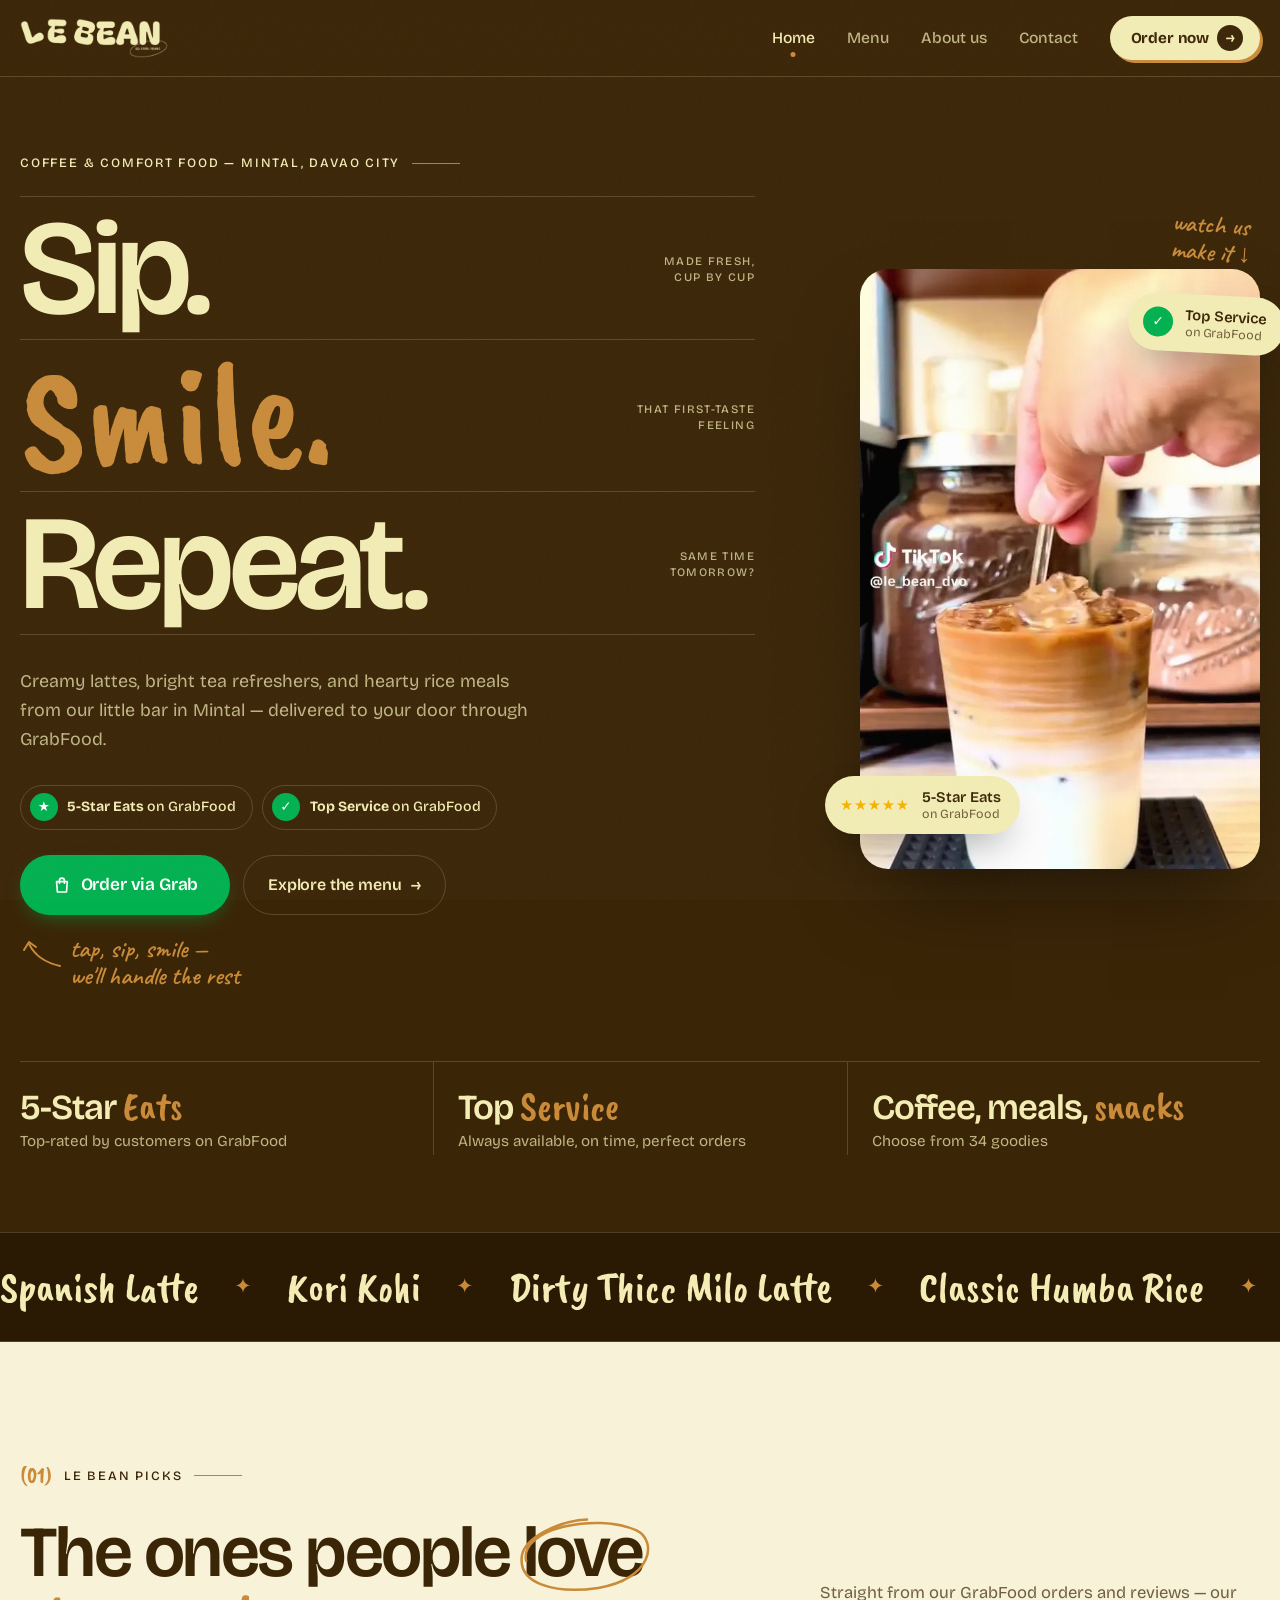
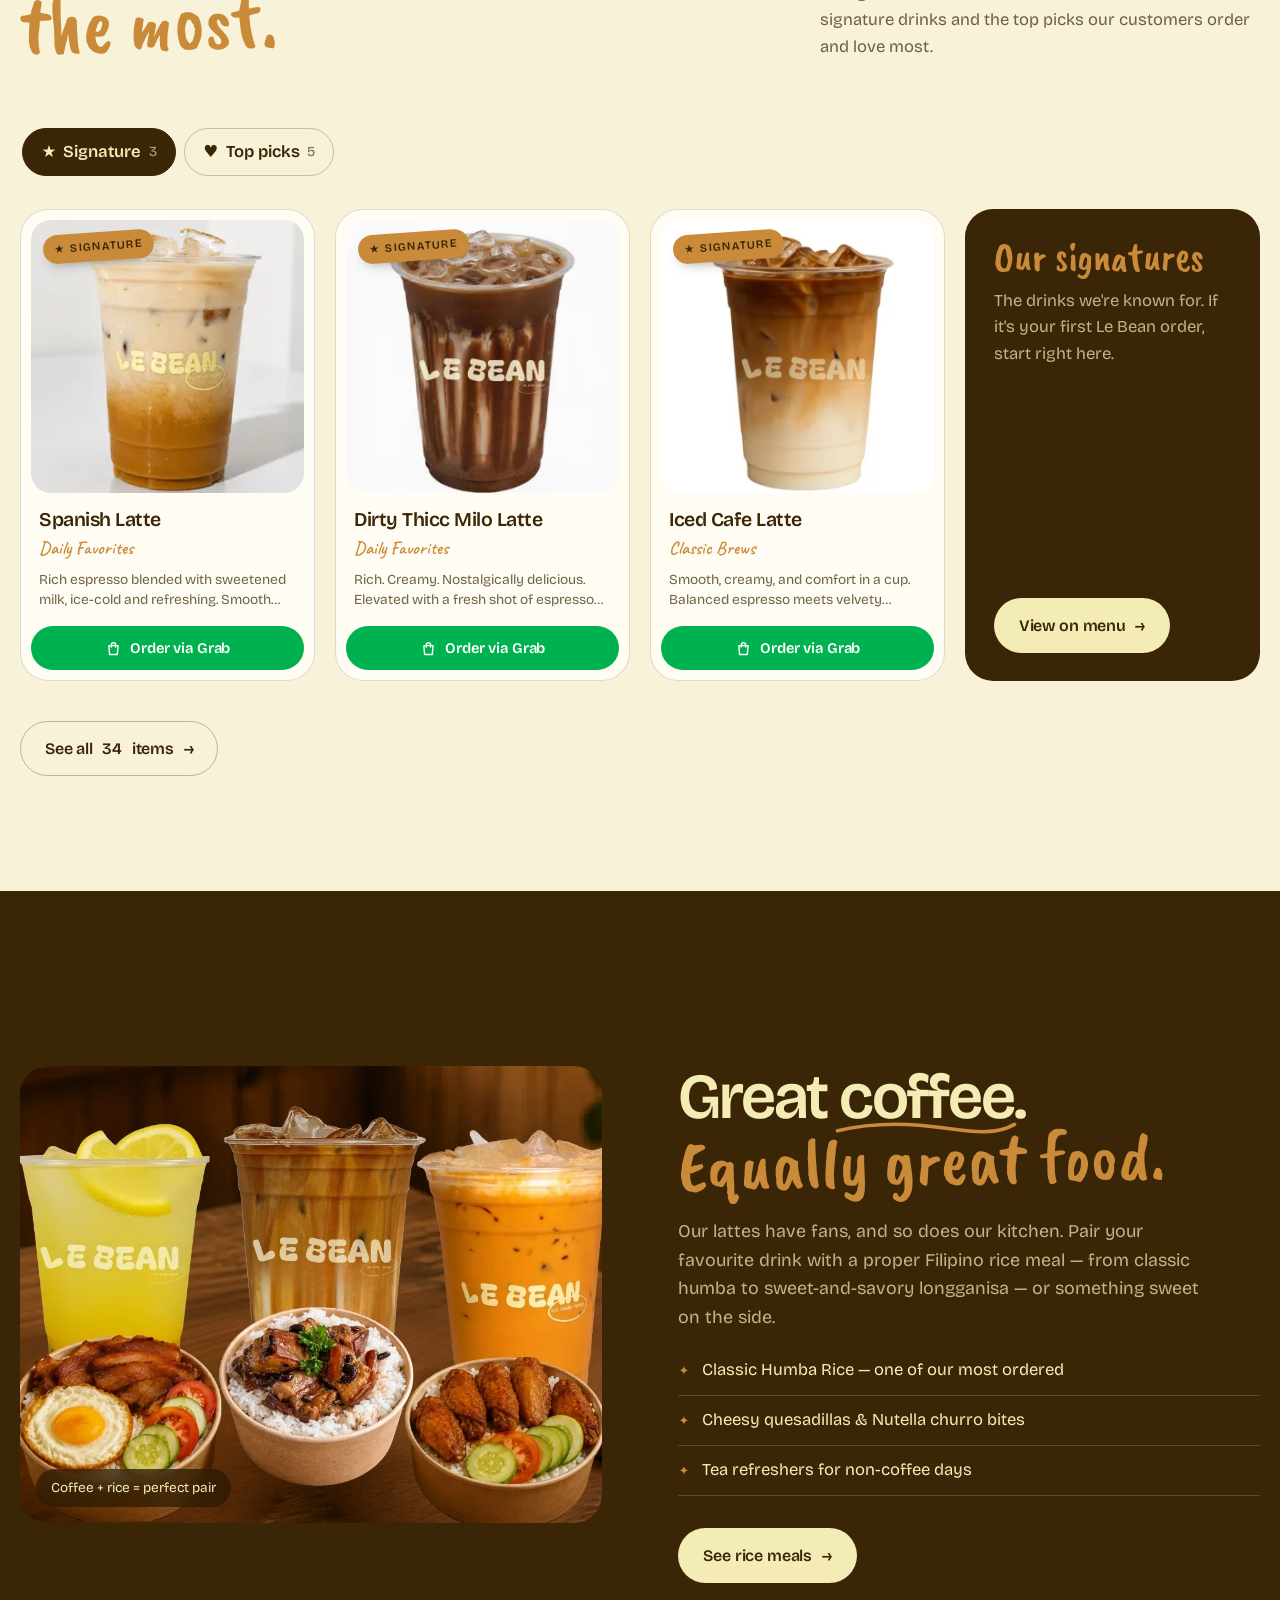
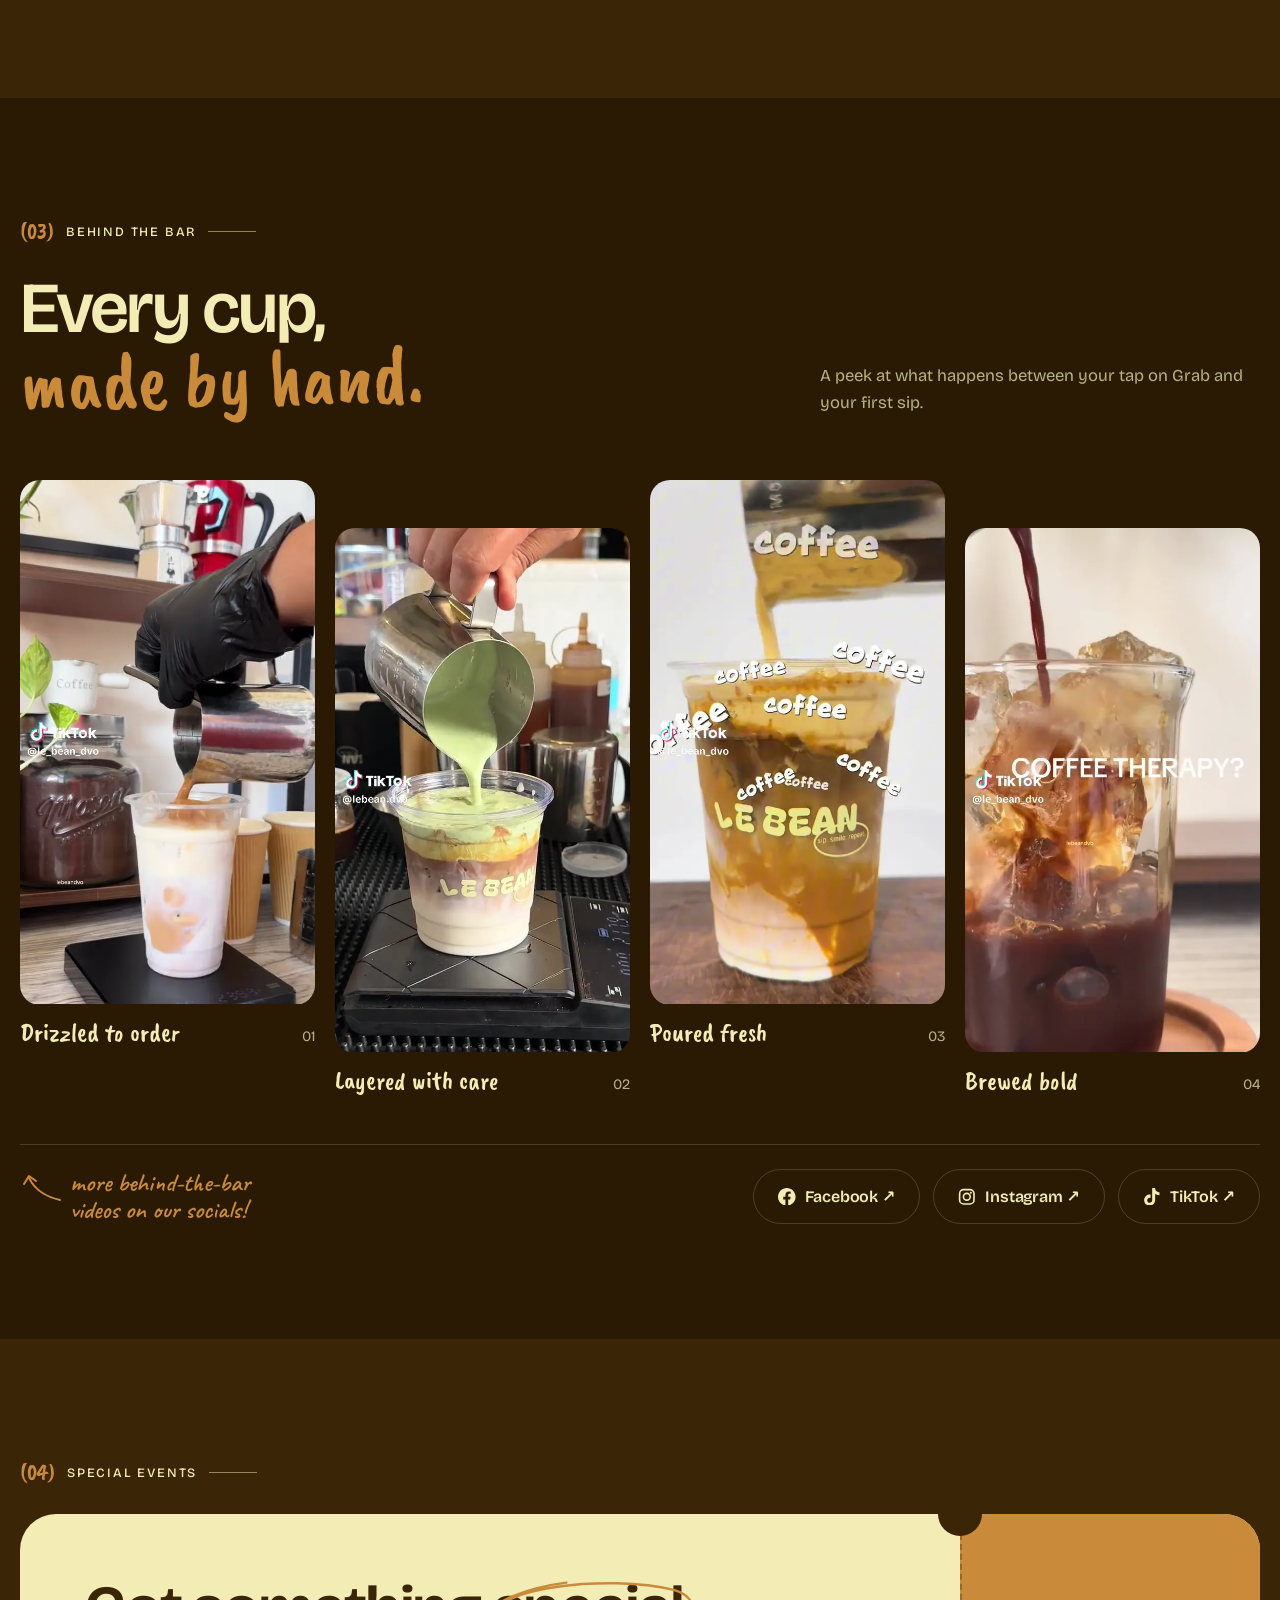
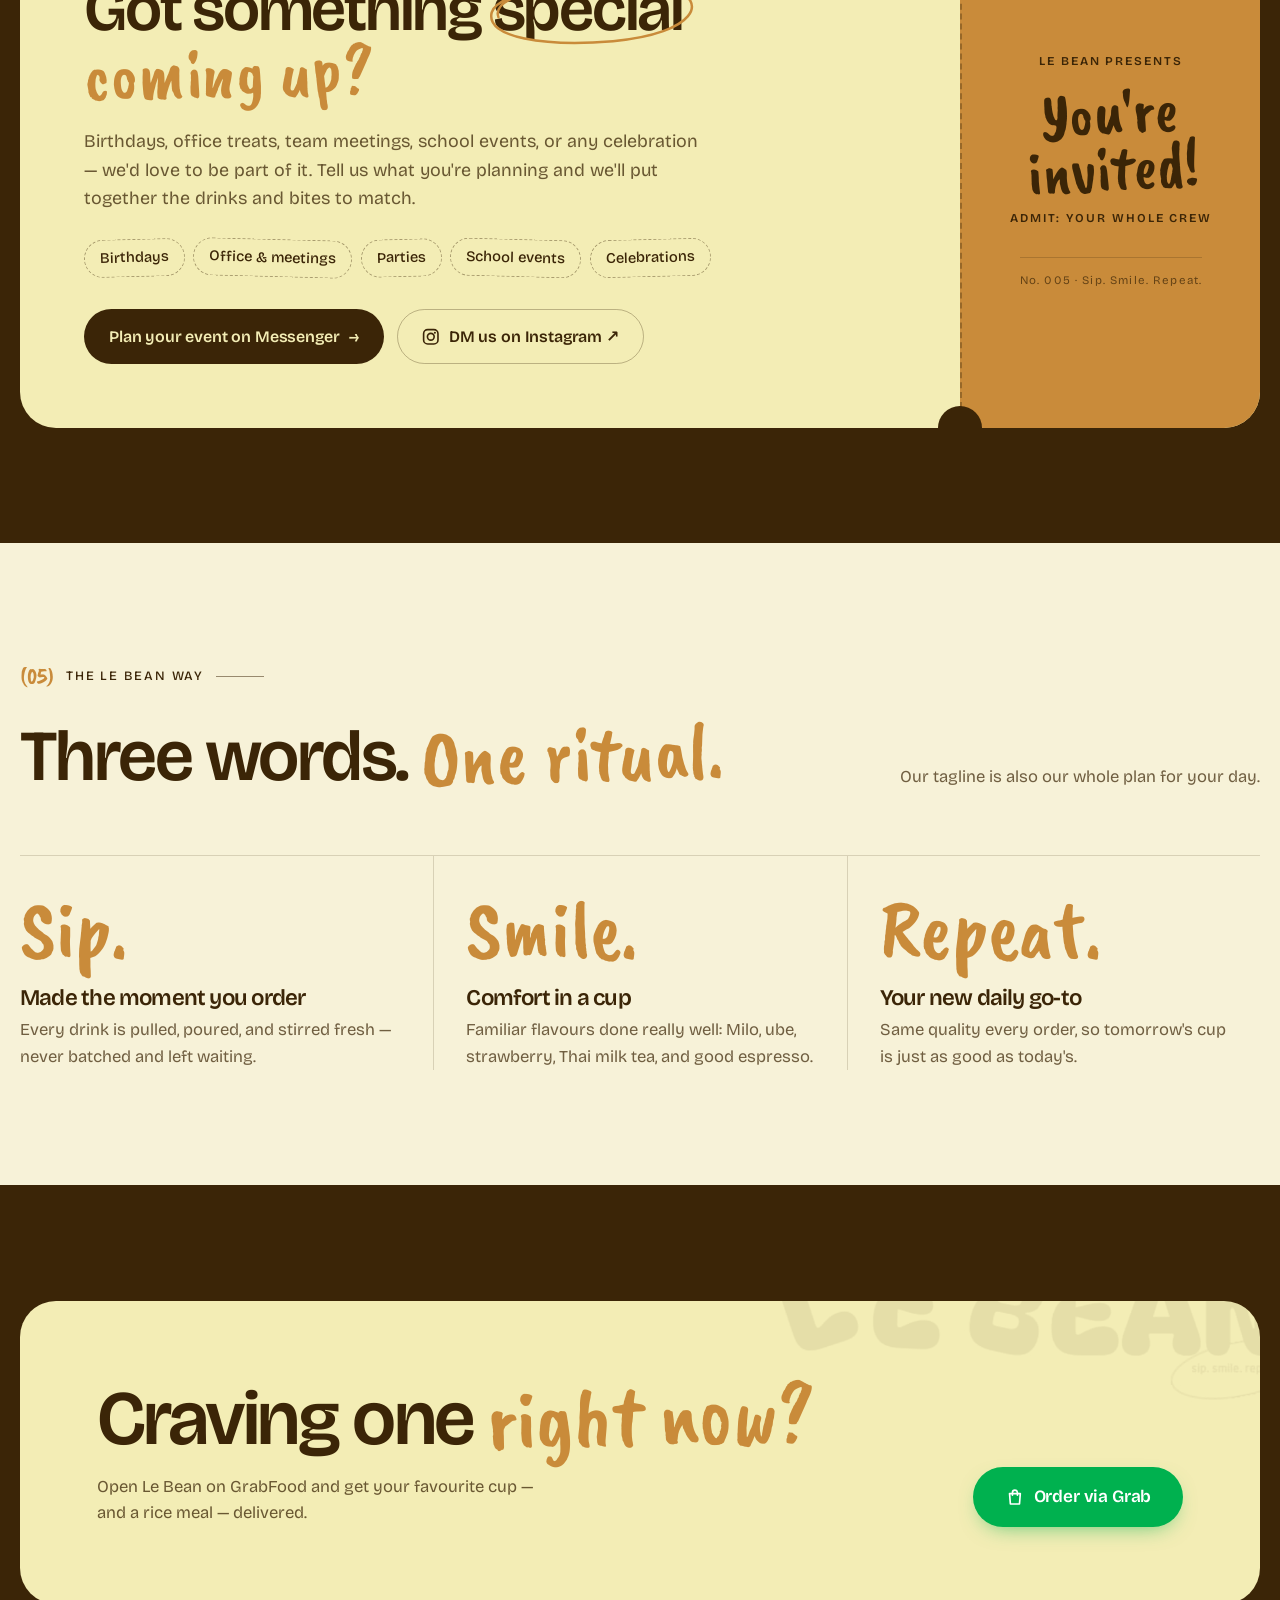
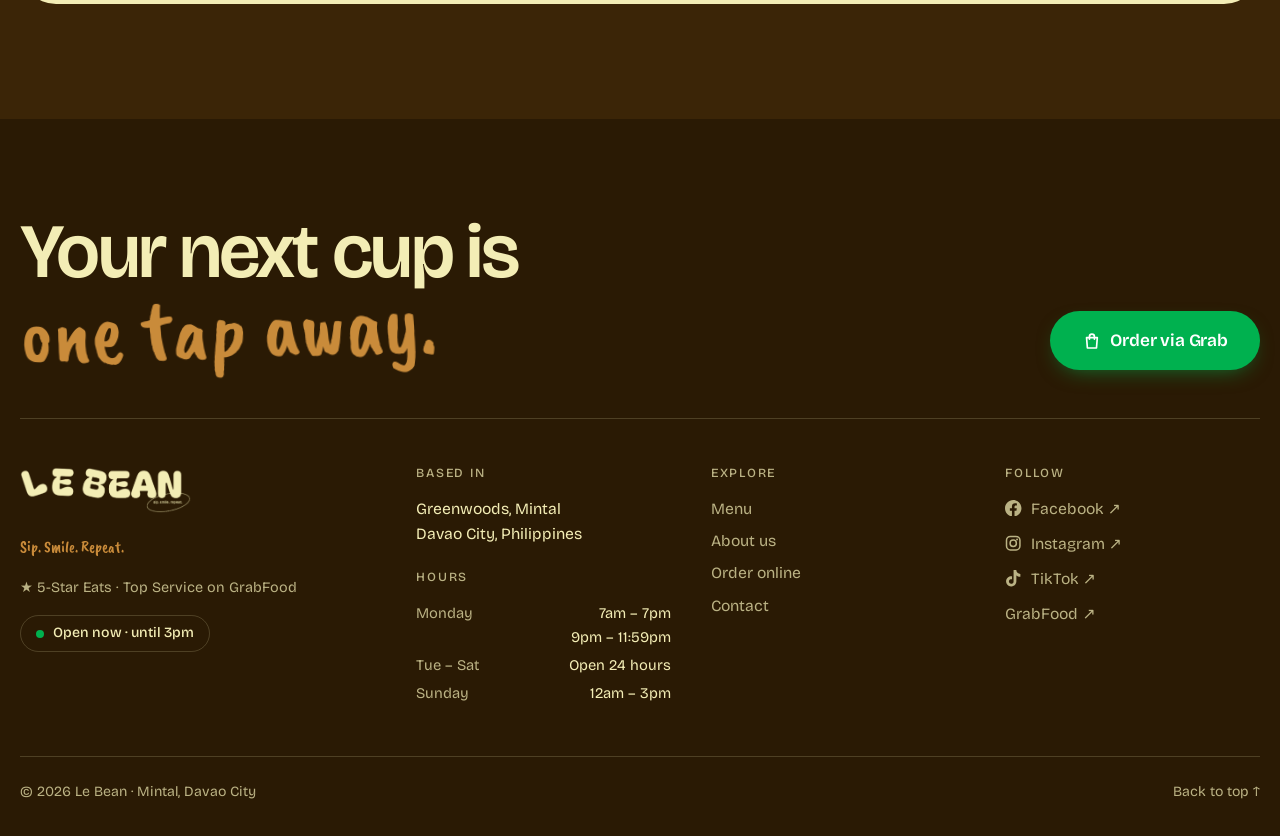
==== commit 5cc9d696: "Add files via upload" ====
--- a/index.html
+++ b/index.html
@@ -1,6 +1,4 @@
-<!DOCTYPE html>
-<html lang="en-PH" class="no-js">
-<head>
+<!DOCTYPE html><html lang="en-PH" class="no-js"><head>
   <meta charset="UTF-8">
   <meta name="viewport" content="width=device-width, initial-scale=1">
   <title>Le Bean Coffee, Mintal, Davao City | Sip. Smile. Repeat.</title>
@@ -18,62 +16,93 @@
   <meta property="og:locale" content="en_PH">
   <meta property="og:title" content="Le Bean Coffee, Mintal, Davao City | Sip. Smile. Repeat.">
   <meta property="og:description" content="Coffee and comfort food in Mintal, Davao City. Order lattes, tea refreshers, rice meals, and snacks on GrabFood — rated 5-Star Eats and Top Service.">
-  <meta property="og:image" content="https://lebean.coffee/images/og-image.jpg">
+  <meta property="og:image" content="https://lebean.coffee/images/og-banner.jpg">
   <meta property="og:image:width" content="1200">
   <meta property="og:image:height" content="630">
-  <meta property="og:image:alt" content="Le Bean iced drinks with rice bowls">
+  <meta property="og:image:alt" content="Le Bean humba rice, iced lattes, and Nutella churro bites. Find us on GrabFood as Le Bean Dvo.">
   <meta name="twitter:card" content="summary_large_image">
   <meta name="twitter:title" content="Le Bean Coffee, Mintal, Davao City | Sip. Smile. Repeat.">
   <meta name="twitter:description" content="Coffee and comfort food in Mintal, Davao City. Order lattes, tea refreshers, rice meals, and snacks on GrabFood — rated 5-Star Eats and Top Service.">
-  <meta name="twitter:image" content="https://lebean.coffee/images/og-image.jpg">
+  <meta name="twitter:image" content="https://lebean.coffee/images/og-banner.jpg">
   <link rel="icon" href="favicon.svg" type="image/svg+xml">
   <link rel="icon" href="favicon-32.png" sizes="32x32" type="image/png">
   <link rel="apple-touch-icon" href="apple-touch-icon.png">
   <link rel="preconnect" href="https://fonts.googleapis.com">
-  <link rel="preconnect" href="https://fonts.gstatic.com" crossorigin>
-  <link href="https://fonts.googleapis.com/css2?family=Bricolage+Grotesque:opsz,wght@12..96,400;12..96,500;12..96,600;12..96,700&family=Caveat+Brush&family=Caveat:wght@500;600;700&display=swap" rel="stylesheet">
+  <link rel="preconnect" href="https://fonts.gstatic.com" crossorigin="">
+  <link href="https://fonts.googleapis.com/css2?family=Bricolage+Grotesque:opsz,wght@12..96,400;12..96,500;12..96,600;12..96,700&amp;family=Caveat+Brush&amp;family=Caveat:wght@500;600;700&amp;display=swap" rel="stylesheet">
   <link rel="stylesheet" href="css/style.css">
-  <script type="application/ld+json">
-  {
-    "@context": "https://schema.org",
-    "@type": "CafeOrCoffeeShop",
-    "name": "Le Bean",
-    "url": "https://lebean.coffee/",
-    "slogan": "Sip. Smile. Repeat.",
-    "description": "Coffee and comfort food spot in Mintal, Davao City serving lattes, tea refreshers, Filipino rice meals, and snacks. Available on GrabFood.",
-    "servesCuisine": ["Coffee", "Filipino", "Snacks"],
-    "image": "https://lebean.coffee/images/og-image.jpg",
-    "logo": "https://lebean.coffee/images/brand/logo-bean.png",
-    "hasMenu": "https://lebean.coffee/menu.html",
-    "acceptsReservations": false,
-    "areaServed": "Davao City",
-    "potentialAction": {
-      "@type": "OrderAction",
-      "target": "https://food.grab.com/ph/en/restaurant/le-bean-dvo-mintal-delivery/2-C7MWLJEXV2VTGT"
+  <script type="application/ld+json" id="ld-business">
+{
+  "@context": "https://schema.org",
+  "@type": "CafeOrCoffeeShop",
+  "name": "Le Bean",
+  "url": "https://lebean.coffee/",
+  "slogan": "Sip. Smile. Repeat.",
+  "description": "Coffee and comfort food spot in Mintal, Davao City serving lattes, tea refreshers, Filipino rice meals, and snacks. Available on GrabFood.",
+  "servesCuisine": [
+    "Coffee",
+    "Filipino",
+    "Snacks"
+  ],
+  "image": "https://lebean.coffee/images/og-banner.jpg",
+  "logo": "https://lebean.coffee/images/brand/logo-bean.png",
+  "hasMenu": "https://lebean.coffee/menu.html",
+  "acceptsReservations": false,
+  "areaServed": "Davao City",
+  "potentialAction": {
+    "@type": "OrderAction",
+    "target": "https://food.grab.com/ph/en/restaurant/le-bean-dvo-mintal-delivery/2-C7MWLJEXV2VTGT"
+  },
+  "address": {
+    "@type": "PostalAddress",
+    "streetAddress": "Greenwoods, Mintal",
+    "addressLocality": "Davao City",
+    "addressRegion": "Davao del Sur",
+    "addressCountry": "PH"
+  },
+  "openingHoursSpecification": [
+    {
+      "@type": "OpeningHoursSpecification",
+      "dayOfWeek": "Monday",
+      "opens": "07:00",
+      "closes": "19:00"
     },
-    "address": {
-      "@type": "PostalAddress",
-      "streetAddress": "Greenwoods",
-      "addressLocality": "Davao City",
-      "addressRegion": "Davao del Sur",
-      "addressCountry": "PH"
+    {
+      "@type": "OpeningHoursSpecification",
+      "dayOfWeek": "Monday",
+      "opens": "21:00",
+      "closes": "23:59"
     },
-    "openingHoursSpecification": [
-      {"@type": "OpeningHoursSpecification", "dayOfWeek": "Monday", "opens": "07:00", "closes": "19:00"},
-      {"@type": "OpeningHoursSpecification", "dayOfWeek": "Monday", "opens": "21:00", "closes": "23:59"},
-      {"@type": "OpeningHoursSpecification", "dayOfWeek": ["Tuesday", "Wednesday", "Thursday", "Friday", "Saturday"], "opens": "00:00", "closes": "23:59"},
-      {"@type": "OpeningHoursSpecification", "dayOfWeek": "Sunday", "opens": "00:00", "closes": "15:00"}
-    ],
-    "sameAs": [
-      "https://www.facebook.com/lebeandvo",
-      "https://www.instagram.com/lebean.dvo",
-      "https://www.tiktok.com/@lebean.dvo",
-      "https://food.grab.com/ph/en/restaurant/le-bean-dvo-mintal-delivery/2-C7MWLJEXV2VTGT"
-    ]
-  }
+    {
+      "@type": "OpeningHoursSpecification",
+      "dayOfWeek": [
+        "Tuesday",
+        "Wednesday",
+        "Thursday",
+        "Friday",
+        "Saturday"
+      ],
+      "opens": "00:00",
+      "closes": "23:59"
+    },
+    {
+      "@type": "OpeningHoursSpecification",
+      "dayOfWeek": "Sunday",
+      "opens": "00:00",
+      "closes": "15:00"
+    }
+  ],
+  "sameAs": [
+    "https://www.facebook.com/lebeandvo",
+    "https://www.instagram.com/lebean.dvo",
+    "https://www.tiktok.com/@lebean.dvo",
+    "https://food.grab.com/ph/en/restaurant/le-bean-dvo-mintal-delivery/2-C7MWLJEXV2VTGT"
+  ]
+}
   </script>
 </head>
 <body id="top">
+  <div class="announce" data-render="announcement" role="region" aria-label="Announcement" hidden=""></div>
   <header class="site-header">
     <nav class="nav container" aria-label="Main">
       <a class="logo" href="index.html"><img src="images/brand/logo-cream.png" alt="Le Bean — Sip. Smile. Repeat." width="775" height="209"></a>
@@ -84,7 +113,7 @@
         <a href="about.html">About us</a>
         <a href="contact.html">Contact</a>
         <a class="nav-order" href="order.html"><span>Order now</span><span class="arrow" aria-hidden="true">→</span></a>
-        <div class="nav-social"><a href="https://www.facebook.com/lebeandvo" target="_blank" rel="noopener"><svg class="soc-ico" viewBox="0 0 24 24" aria-hidden="true"><path fill="currentColor" d="M24 12.07C24 5.41 18.63 0 12 0S0 5.4 0 12.07C0 18.1 4.39 23.1 10.13 24v-8.44H7.08v-3.49h3.04V9.41c0-3.02 1.8-4.7 4.54-4.7 1.31 0 2.68.24 2.68.24v2.97h-1.5c-1.5 0-1.96.93-1.96 1.89v2.26h3.32l-.53 3.5h-2.8V24C19.62 23.1 24 18.1 24 12.07"/></svg><span>Facebook</span></a> <a href="https://www.instagram.com/lebean.dvo" target="_blank" rel="noopener"><svg class="soc-ico" viewBox="0 0 24 24" aria-hidden="true"><rect x="2.2" y="2.2" width="19.6" height="19.6" rx="5.6" fill="none" stroke="currentColor" stroke-width="2.2"/><circle cx="12" cy="12" r="4.6" fill="none" stroke="currentColor" stroke-width="2.2"/><circle cx="17.6" cy="6.4" r="1.4" fill="currentColor"/></svg><span>Instagram</span></a> <a href="https://www.tiktok.com/@lebean.dvo" target="_blank" rel="noopener"><svg class="soc-ico" viewBox="0 0 24 24" aria-hidden="true"><path fill="currentColor" d="M12.53.02c1.31-.02 2.61-.01 3.91-.02.08 1.53.63 3.09 1.75 4.17 1.12 1.11 2.7 1.62 4.24 1.79v4.03c-1.44-.05-2.89-.35-4.2-.97-.57-.26-1.1-.59-1.62-.93-.01 2.92.01 5.84-.02 8.75-.08 1.4-.54 2.79-1.35 3.94-1.31 1.92-3.58 3.17-5.91 3.21-1.43.08-2.86-.31-4.08-1.03-2.02-1.19-3.44-3.37-3.65-5.71-.02-.5-.03-1-.01-1.49.18-1.9 1.12-3.72 2.58-4.96 1.66-1.44 3.98-2.13 6.15-1.72.02 1.48-.04 2.96-.04 4.44-.99-.32-2.15-.23-3.02.37-.63.41-1.11 1.04-1.36 1.75-.21.51-.15 1.07-.14 1.61.24 1.64 1.82 3.02 3.5 2.87 1.12-.01 2.19-.66 2.77-1.61.19-.33.4-.67.41-1.06.1-1.79.06-3.57.07-5.36.01-4.03-.01-8.05.02-12.07z"/></svg><span>TikTok</span></a></div>
+        <div class="nav-social"><a href="https://www.facebook.com/lebeandvo" data-href="facebook" target="_blank" rel="noopener"><svg class="soc-ico" viewBox="0 0 24 24" aria-hidden="true"><path fill="currentColor" d="M24 12.07C24 5.41 18.63 0 12 0S0 5.4 0 12.07C0 18.1 4.39 23.1 10.13 24v-8.44H7.08v-3.49h3.04V9.41c0-3.02 1.8-4.7 4.54-4.7 1.31 0 2.68.24 2.68.24v2.97h-1.5c-1.5 0-1.96.93-1.96 1.89v2.26h3.32l-.53 3.5h-2.8V24C19.62 23.1 24 18.1 24 12.07"></path></svg><span>Facebook</span></a> <a href="https://www.instagram.com/lebean.dvo" data-href="instagram" target="_blank" rel="noopener"><svg class="soc-ico" viewBox="0 0 24 24" aria-hidden="true"><rect x="2.2" y="2.2" width="19.6" height="19.6" rx="5.6" fill="none" stroke="currentColor" stroke-width="2.2"></rect><circle cx="12" cy="12" r="4.6" fill="none" stroke="currentColor" stroke-width="2.2"></circle><circle cx="17.6" cy="6.4" r="1.4" fill="currentColor"></circle></svg><span>Instagram</span></a> <a href="https://www.tiktok.com/@lebean.dvo" data-href="tiktok" target="_blank" rel="noopener"><svg class="soc-ico" viewBox="0 0 24 24" aria-hidden="true"><path fill="currentColor" d="M12.53.02c1.31-.02 2.61-.01 3.91-.02.08 1.53.63 3.09 1.75 4.17 1.12 1.11 2.7 1.62 4.24 1.79v4.03c-1.44-.05-2.89-.35-4.2-.97-.57-.26-1.1-.59-1.62-.93-.01 2.92.01 5.84-.02 8.75-.08 1.4-.54 2.79-1.35 3.94-1.31 1.92-3.58 3.17-5.91 3.21-1.43.08-2.86-.31-4.08-1.03-2.02-1.19-3.44-3.37-3.65-5.71-.02-.5-.03-1-.01-1.49.18-1.9 1.12-3.72 2.58-4.96 1.66-1.44 3.98-2.13 6.15-1.72.02 1.48-.04 2.96-.04 4.44-.99-.32-2.15-.23-3.02.37-.63.41-1.11 1.04-1.36 1.75-.21.51-.15 1.07-.14 1.61.24 1.64 1.82 3.02 3.5 2.87 1.12-.01 2.19-.66 2.77-1.61.19-.33.4-.67.41-1.06.1-1.79.06-3.57.07-5.36.01-4.03-.01-8.05.02-12.07z"></path></svg><span>TikTok</span></a></div>
       </div>
     </nav>
   </header>
@@ -94,106 +123,50 @@
       <div class="container">
         <div class="hero-grid">
           <div>
-            <p class="label reveal">Coffee &amp; comfort food — Mintal, Davao City</p>
+            <p class="label reveal" data-copy="home.heroEyebrow">Coffee &amp; comfort food — Mintal, Davao City</p>
             <h1 class="hero-title reveal" data-delay="1">
-              <span class="row"><span>Sip.</span><span class="note">Made fresh, cup by cup</span></span>
-              <span class="row"><span class="hand">Smile.</span><span class="note">That first-taste feeling</span></span>
-              <span class="row"><span>Repeat.</span><span class="note">Same time tomorrow?</span></span>
+              <span class="row"><span data-copy="home.heroWord1">Sip.</span><span class="note" data-copy="home.heroNote1">Made fresh, cup by cup</span></span>
+              <span class="row"><span data-copy="home.heroWord2"><span class="hand">Smile.</span></span><span class="note" data-copy="home.heroNote2">That first-taste feeling</span></span>
+              <span class="row"><span data-copy="home.heroWord3">Repeat.</span><span class="note" data-copy="home.heroNote3">Same time tomorrow?</span></span>
             </h1>
-            <p class="lead reveal" data-delay="2">Creamy lattes, bright tea refreshers, and hearty rice meals from our little bar in Mintal — delivered to your door through GrabFood.</p>
-            <div class="reveal" data-delay="2"><div class="trust"><span class="trust-badge"><span class="ico" aria-hidden="true">★</span><span><b>5-Star Eats</b> on GrabFood</span></span><span class="trust-badge"><span class="ico" aria-hidden="true">✓</span><span><b>Top Service</b> on GrabFood</span></span></div></div>
+            <p class="lead reveal" data-delay="2" data-copy="home.heroLead">Creamy lattes, bright tea refreshers, and hearty rice meals from our little bar in Mintal — delivered to your door through GrabFood.</p>
+            <div class="reveal" data-delay="2"><div class="trust"><span class="trust-badge"><span class="ico" aria-hidden="true">★</span><span data-copy="shared.trustRating"><b>5-Star Eats</b> on GrabFood</span></span><span class="trust-badge"><span class="ico" aria-hidden="true">✓</span><span data-copy="shared.trustService"><b>Top Service</b> on GrabFood</span></span></div></div>
             <div class="btn-row reveal" data-delay="3">
-              <a class="btn-grab btn-grab--lg" href="https://food.grab.com/ph/en/restaurant/le-bean-dvo-mintal-delivery/2-C7MWLJEXV2VTGT" target="_blank" rel="noopener"><svg class="grab-ico" viewBox="0 0 24 24" aria-hidden="true"><path d="M5.5 8h13l-1 12.5h-11L5.5 8Z"/><path d="M9 10V6.8a3 3 0 0 1 6 0V10"/></svg><span>Order via Grab</span></a>
+              <a class="btn-grab btn-grab--lg" href="https://food.grab.com/ph/en/restaurant/le-bean-dvo-mintal-delivery/2-C7MWLJEXV2VTGT" data-href="grab" target="_blank" rel="noopener"><svg class="grab-ico" viewBox="0 0 24 24" aria-hidden="true"><path d="M5.5 8h13l-1 12.5h-11L5.5 8Z"></path><path d="M9 10V6.8a3 3 0 0 1 6 0V10"></path></svg><span>Order via Grab</span></a>
               <a class="btn btn--line" href="menu.html">Explore the menu <span class="arrow">→</span></a>
             </div>
-            <p class="hand-note hero-cta-note reveal" data-delay="3"><svg viewBox="0 0 44 34" aria-hidden="true"><path d="M40 30 C 30 28, 16 22, 9 8"/><path d="M4 14 L 9 6 L 16 11"/></svg><span>tap, sip, smile —<br>we'll handle the rest</span></p>
+            <p class="hand-note hero-cta-note reveal" data-delay="3"><svg viewBox="0 0 44 34" aria-hidden="true"><path d="M40 30 C 30 28, 16 22, 9 8"></path><path d="M4 14 L 9 6 L 16 11"></path></svg><span data-copy="home.heroCtaNote">tap, sip, smile —<br>we'll handle the rest</span></p>
           </div>
           <div class="hero-media reveal" data-delay="2">
-            <div class="video-frame"><video data-autoplay autoplay muted loop playsinline preload="metadata" poster="videos/reel-2.webp" aria-label="Le Bean drink being made"><source src="videos/reel-2.mp4" type="video/mp4"></video></div>
-            <p class="hand-note">watch us<br>make it ↓</p>
-            <div class="float-tag float-tag--top"><span class="ico">✓</span><span>Top Service<small>on GrabFood</small></span></div>
-            <div class="float-tag"><span class="stars" aria-hidden="true">★★★★★</span><span>5-Star Eats<small>on GrabFood</small></span></div>
+            <div class="video-frame"><video data-autoplay="" autoplay="" muted="" loop="" playsinline="" preload="metadata" poster="videos/reel-2.webp" aria-label="Le Bean drink being made"><source src="videos/reel-2.mp4" type="video/mp4"></video></div>
+            <p class="hand-note" data-copy="home.videoNote">watch us<br>make it ↓</p>
+            <div class="float-tag float-tag--top"><span class="ico">✓</span><span><span data-copy="home.floatService">Top Service</span><small>on GrabFood</small></span></div>
+            <div class="float-tag"><span class="stars" aria-hidden="true">★★★★★</span><span><span data-copy="home.floatRating">5-Star Eats</span><small>on GrabFood</small></span></div>
           </div>
         </div>
         <div class="facts">
-          <div class="fact reveal"><b>5-Star <span class="hand">Eats</span></b><span>Top-rated by customers on GrabFood</span></div>
-          <div class="fact reveal" data-delay="1"><b>Top <span class="hand">Service</span></b><span>Always available, on time, perfect orders</span></div>
-          <div class="fact reveal" data-delay="2"><b>Coffee, meals, <span class="hand">snacks</span></b><span>Choose from 34 goodies</span></div>
+          <div class="fact reveal"><b data-copy="home.fact1Title">5-Star <span class="hand">Eats</span></b><span data-copy="home.fact1Text">Top-rated by customers on GrabFood</span></div>
+          <div class="fact reveal" data-delay="1"><b data-copy="home.fact2Title">Top <span class="hand">Service</span></b><span data-copy="home.fact2Text">Always available, on time, perfect orders</span></div>
+          <div class="fact reveal" data-delay="2"><b data-copy="home.fact3Title">Coffee, meals, <span class="hand">snacks</span></b><span data-copy="home.fact3Text">Choose from <span data-bind="count">34</span> goodies</span></div>
         </div>
       </div>
     </section>
 
     <div class="marquee" aria-hidden="true">
-      <div class="marquee-track">
-        <span>Spanish Latte</span><span>Kori Kohi</span><span>Dirty Thicc Milo Latte</span><span>Classic Humba Rice</span><span>Nutella Churro Bites</span><span>Iced Cafe Latte</span><span>Three Cheese Garlic Quesadilla</span>
-      </div>
+      <div class="marquee-track" data-render="marquee"><span>Spanish Latte</span><span>Kori Kohi</span><span>Dirty Thicc Milo Latte</span><span>Classic Humba Rice</span><span>Nutella Churro Bites</span><span>Iced Cafe Latte</span><span>Three Cheese Garlic Quesadilla</span></div>
     </div>
 
     <section class="section section--paper">
       <div class="container">
-        <p class="label reveal"><span class="num">(01)</span>Le Bean picks</p>
+        <p class="label reveal"><span class="num">(01)</span><span data-copy="home.picksLabel">Le Bean picks</span></p>
         <div class="section-head">
-          <h2 class="reveal">The ones people <span class="oval">love</span> <span class="hand">the most.</span></h2>
-          <p class="reveal" data-delay="1">Straight from our GrabFood orders and reviews — our signature drinks and the top picks our customers order and love most.</p>
-        </div>
-        <div class="pick-tabs reveal" role="tablist" aria-label="Le Bean picks">
-          <button class="pick-tab" role="tab" id="tab-signature" aria-controls="panel-signature" aria-selected="true" tabindex="0"><span aria-hidden="true">★</span>Signature <small>3</small></button>
-          <button class="pick-tab" role="tab" id="tab-top" aria-controls="panel-top" aria-selected="false" tabindex="-1"><span aria-hidden="true">♥</span>Top picks <small>5</small></button>
-        </div>
-        <div class="pick-panel cards" role="tabpanel" id="panel-signature" aria-labelledby="tab-signature">
-          <article class="card reveal" data-delay="0">
-            <div class="dish-img"><span class="tag tag--signature">Signature</span><img src="images/menu/daily_favorites/spanish_latte.webp" alt="Spanish Latte" loading="lazy" width="300" height="300"></div>
-            <div class="card-body"><h3>Spanish Latte</h3><span class="cat">Daily Favorites</span></div>
-            <a class="btn-grab btn-grab--block" href="https://food.grab.com/ph/en/restaurant/le-bean-dvo-mintal-delivery/2-C7MWLJEXV2VTGT" target="_blank" rel="noopener"><svg class="grab-ico" viewBox="0 0 24 24" aria-hidden="true"><path d="M5.5 8h13l-1 12.5h-11L5.5 8Z"/><path d="M9 10V6.8a3 3 0 0 1 6 0V10"/></svg><span>Order via Grab</span></a>
-          </article>
-          <article class="card reveal" data-delay="1">
-            <div class="dish-img"><span class="tag tag--signature">Signature</span><img src="images/menu/daily_favorites/dirty_thick_milo_latte.webp" alt="Dirty Thicc Milo Latte" loading="lazy" width="300" height="300"></div>
-            <div class="card-body"><h3>Dirty Thicc Milo Latte</h3><span class="cat">Daily Favorites</span></div>
-            <a class="btn-grab btn-grab--block" href="https://food.grab.com/ph/en/restaurant/le-bean-dvo-mintal-delivery/2-C7MWLJEXV2VTGT" target="_blank" rel="noopener"><svg class="grab-ico" viewBox="0 0 24 24" aria-hidden="true"><path d="M5.5 8h13l-1 12.5h-11L5.5 8Z"/><path d="M9 10V6.8a3 3 0 0 1 6 0V10"/></svg><span>Order via Grab</span></a>
-          </article>
-          <article class="card reveal" data-delay="2">
-            <div class="dish-img"><span class="tag tag--signature">Signature</span><img src="images/menu/classic_brews/iced_cafe_latte.webp" alt="Iced Cafe Latte" loading="lazy" width="300" height="300"></div>
-            <div class="card-body"><h3>Iced Cafe Latte</h3><span class="cat">Classic Brews</span></div>
-            <a class="btn-grab btn-grab--block" href="https://food.grab.com/ph/en/restaurant/le-bean-dvo-mintal-delivery/2-C7MWLJEXV2VTGT" target="_blank" rel="noopener"><svg class="grab-ico" viewBox="0 0 24 24" aria-hidden="true"><path d="M5.5 8h13l-1 12.5h-11L5.5 8Z"/><path d="M9 10V6.8a3 3 0 0 1 6 0V10"/></svg><span>Order via Grab</span></a>
-          </article>
-          <div class="pick-note reveal">
-            <div><span class="hand">Our signatures</span><p>The drinks we're known for. If it's your first Le Bean order, start right here.</p></div>
-            <a class="btn btn--cream" href="menu.html?pick=signature">View on menu <span class="arrow">→</span></a>
-          </div>
-        </div>
-        <div class="pick-panel cards" role="tabpanel" id="panel-top" aria-labelledby="tab-top" hidden>
-          <article class="card reveal" data-delay="0">
-            <div class="dish-img"><span class="tag tag--top">Top pick</span><img src="images/menu/daily_favorites/kori_kohi.webp" alt="Kori Kohi" loading="lazy" width="300" height="300"></div>
-            <div class="card-body"><h3>Kori Kohi</h3><span class="cat">Daily Favorites</span></div>
-            <a class="btn-grab btn-grab--block" href="https://food.grab.com/ph/en/restaurant/le-bean-dvo-mintal-delivery/2-C7MWLJEXV2VTGT" target="_blank" rel="noopener"><svg class="grab-ico" viewBox="0 0 24 24" aria-hidden="true"><path d="M5.5 8h13l-1 12.5h-11L5.5 8Z"/><path d="M9 10V6.8a3 3 0 0 1 6 0V10"/></svg><span>Order via Grab</span></a>
-          </article>
-          <article class="card reveal" data-delay="1">
-            <div class="dish-img"><span class="tag tag--top">Top pick</span><img src="images/menu/rice_meal_selections/classic_humba_rice.webp" alt="Classic Humba Rice" loading="lazy" width="300" height="300"></div>
-            <div class="card-body"><h3>Classic Humba Rice</h3><span class="cat">Rice Meal Selections</span></div>
-            <a class="btn-grab btn-grab--block" href="https://food.grab.com/ph/en/restaurant/le-bean-dvo-mintal-delivery/2-C7MWLJEXV2VTGT" target="_blank" rel="noopener"><svg class="grab-ico" viewBox="0 0 24 24" aria-hidden="true"><path d="M5.5 8h13l-1 12.5h-11L5.5 8Z"/><path d="M9 10V6.8a3 3 0 0 1 6 0V10"/></svg><span>Order via Grab</span></a>
-          </article>
-          <article class="card reveal" data-delay="2">
-            <div class="dish-img"><span class="tag tag--top">Top pick</span><img src="images/menu/snacks_and_treats/beef_and_cheese_quesedilla.webp" alt="Beef & Cheese Quesadilla" loading="lazy" width="300" height="300"></div>
-            <div class="card-body"><h3>Beef & Cheese Quesadilla</h3><span class="cat">Snacks & Treats</span></div>
-            <a class="btn-grab btn-grab--block" href="https://food.grab.com/ph/en/restaurant/le-bean-dvo-mintal-delivery/2-C7MWLJEXV2VTGT" target="_blank" rel="noopener"><svg class="grab-ico" viewBox="0 0 24 24" aria-hidden="true"><path d="M5.5 8h13l-1 12.5h-11L5.5 8Z"/><path d="M9 10V6.8a3 3 0 0 1 6 0V10"/></svg><span>Order via Grab</span></a>
-          </article>
-          <article class="card reveal" data-delay="3">
-            <div class="dish-img"><span class="tag tag--top">Top pick</span><img src="images/menu/snacks_and_treats/three_cheese_garlic_quesedilla.webp" alt="Three Cheese Garlic Quesadilla" loading="lazy" width="300" height="300"></div>
-            <div class="card-body"><h3>Three Cheese Garlic Quesadilla</h3><span class="cat">Snacks & Treats</span></div>
-            <a class="btn-grab btn-grab--block" href="https://food.grab.com/ph/en/restaurant/le-bean-dvo-mintal-delivery/2-C7MWLJEXV2VTGT" target="_blank" rel="noopener"><svg class="grab-ico" viewBox="0 0 24 24" aria-hidden="true"><path d="M5.5 8h13l-1 12.5h-11L5.5 8Z"/><path d="M9 10V6.8a3 3 0 0 1 6 0V10"/></svg><span>Order via Grab</span></a>
-          </article>
-          <article class="card reveal" data-delay="4">
-            <div class="dish-img"><span class="tag tag--top">Top pick</span><img src="images/menu/snacks_and_treats/nutella_churro_bites.webp" alt="Nutella Churro Bites" loading="lazy" width="300" height="300"></div>
-            <div class="card-body"><h3>Nutella Churro Bites</h3><span class="cat">Snacks & Treats</span></div>
-            <a class="btn-grab btn-grab--block" href="https://food.grab.com/ph/en/restaurant/le-bean-dvo-mintal-delivery/2-C7MWLJEXV2VTGT" target="_blank" rel="noopener"><svg class="grab-ico" viewBox="0 0 24 24" aria-hidden="true"><path d="M5.5 8h13l-1 12.5h-11L5.5 8Z"/><path d="M9 10V6.8a3 3 0 0 1 6 0V10"/></svg><span>Order via Grab</span></a>
-          </article>
-          <div class="pick-note span-3 pick-note--wide reveal">
-            <div><span class="hand">Crowd favourites</span><p>Our most ordered and most loved on GrabFood — from Kori Kohi to cheesy quesadillas and Nutella churro bites.</p></div>
-            <a class="btn btn--cream" href="menu.html?pick=top">View on menu <span class="arrow">→</span></a>
-          </div>
-        </div>
+          <h2 class="reveal" data-copy="home.picksTitle">The ones people <span class="oval">love</span> <span class="hand">the most.</span></h2>
+          <p class="reveal" data-delay="1" data-copy="home.picksText">Straight from our GrabFood orders and reviews — our signature drinks and the top picks our customers order and love most.</p>
+        </div>
+        <div class="pick-tabs reveal" role="tablist" aria-label="Le Bean picks" data-render="pick-tabs"><button class="pick-tab" role="tab" id="tab-signature" aria-controls="panel-signature" aria-selected="true" tabindex="0"><span aria-hidden="true">★</span>Signature <small>3</small></button><button class="pick-tab" role="tab" id="tab-top" aria-controls="panel-top" aria-selected="false" tabindex="-1"><span aria-hidden="true">♥</span>Top picks <small>5</small></button></div>
+        <div class="pick-panels" data-render="pick-panels"><div class="pick-panel cards" role="tabpanel" id="panel-signature" aria-labelledby="tab-signature"><article class="card reveal" data-delay="0"><div class="dish-img"><span class="tag tag--signature">Signature</span><img src="images/menu/daily_favorites/spanish_latte.webp" alt="Spanish Latte" loading="lazy" width="300" height="300"></div><div class="card-body"><h3>Spanish Latte</h3><span class="cat">Daily Favorites</span><p class="card-desc">Rich espresso blended with sweetened milk, ice-cold and refreshing. Smooth and seriously addictive.</p></div><a class="btn-grab btn-grab--block" href="https://food.grab.com/ph/en/restaurant/le-bean-dvo-mintal-delivery/2-C7MWLJEXV2VTGT" target="_blank" rel="noopener" data-href="grab"><svg class="grab-ico" viewBox="0 0 24 24" aria-hidden="true"><path d="M5.5 8h13l-1 12.5h-11L5.5 8Z"></path><path d="M9 10V6.8a3 3 0 0 1 6 0V10"></path></svg><span>Order via Grab</span></a></article><article class="card reveal" data-delay="1"><div class="dish-img"><span class="tag tag--signature">Signature</span><img src="images/menu/daily_favorites/dirty_thick_milo_latte.webp" alt="Dirty Thicc Milo Latte" loading="lazy" width="300" height="300"></div><div class="card-body"><h3>Dirty Thicc Milo Latte</h3><span class="cat">Daily Favorites</span><p class="card-desc">Rich. Creamy. Nostalgically delicious. Elevated with a fresh shot of espresso for the perfect balance of chocolatey comfort and bold coffee.</p></div><a class="btn-grab btn-grab--block" href="https://food.grab.com/ph/en/restaurant/le-bean-dvo-mintal-delivery/2-C7MWLJEXV2VTGT" target="_blank" rel="noopener" data-href="grab"><svg class="grab-ico" viewBox="0 0 24 24" aria-hidden="true"><path d="M5.5 8h13l-1 12.5h-11L5.5 8Z"></path><path d="M9 10V6.8a3 3 0 0 1 6 0V10"></path></svg><span>Order via Grab</span></a></article><article class="card reveal" data-delay="2"><div class="dish-img"><span class="tag tag--signature">Signature</span><img src="images/menu/classic_brews/iced_cafe_latte.webp" alt="Iced Cafe Latte" loading="lazy" width="300" height="300"></div><div class="card-body"><h3>Iced Cafe Latte</h3><span class="cat">Classic Brews</span><p class="card-desc">Smooth, creamy, and comfort in a cup. Balanced espresso meets velvety steamed milk—your everyday go-to.</p></div><a class="btn-grab btn-grab--block" href="https://food.grab.com/ph/en/restaurant/le-bean-dvo-mintal-delivery/2-C7MWLJEXV2VTGT" target="_blank" rel="noopener" data-href="grab"><svg class="grab-ico" viewBox="0 0 24 24" aria-hidden="true"><path d="M5.5 8h13l-1 12.5h-11L5.5 8Z"></path><path d="M9 10V6.8a3 3 0 0 1 6 0V10"></path></svg><span>Order via Grab</span></a></article><div class="pick-note reveal"><div><span class="hand">Our signatures</span><p>The drinks we're known for. If it's your first Le Bean order, start right here.</p></div><a class="btn btn--cream" href="menu.html?pick=signature">View on menu <span class="arrow">→</span></a></div></div><div class="pick-panel cards" role="tabpanel" id="panel-top" aria-labelledby="tab-top" hidden=""><article class="card reveal" data-delay="0"><div class="dish-img"><span class="tag tag--top">Top pick</span><img src="images/menu/daily_favorites/kori_kohi.webp" alt="Kori Kohi" loading="lazy" width="300" height="300"></div><div class="card-body"><h3>Kori Kohi</h3><span class="cat">Daily Favorites</span><p class="card-desc">Our take on the beloved Japanese-style Kori Kohi. Espresso frozen into coffee cubes, served with sweet creamy milk for a smooth and evolving coffee experience from first sip to last. 🤎</p></div><a class="btn-grab btn-grab--block" href="https://food.grab.com/ph/en/restaurant/le-bean-dvo-mintal-delivery/2-C7MWLJEXV2VTGT" target="_blank" rel="noopener" data-href="grab"><svg class="grab-ico" viewBox="0 0 24 24" aria-hidden="true"><path d="M5.5 8h13l-1 12.5h-11L5.5 8Z"></path><path d="M9 10V6.8a3 3 0 0 1 6 0V10"></path></svg><span>Order via Grab</span></a></article><article class="card reveal" data-delay="1"><div class="dish-img"><span class="tag tag--top">Top pick</span><img src="images/menu/rice_meal_selections/classic_humba_rice.webp" alt="Classic Humba Rice" loading="lazy" width="300" height="300"></div><div class="card-body"><h3>Classic Humba Rice</h3><span class="cat">Rice Meal Selections</span><p class="card-desc">Tender, slow-braised pork humba served over fluffy rice—a rich, savory Filipino comfort meal that's hearty and deeply satisfying.</p></div><a class="btn-grab btn-grab--block" href="https://food.grab.com/ph/en/restaurant/le-bean-dvo-mintal-delivery/2-C7MWLJEXV2VTGT" target="_blank" rel="noopener" data-href="grab"><svg class="grab-ico" viewBox="0 0 24 24" aria-hidden="true"><path d="M5.5 8h13l-1 12.5h-11L5.5 8Z"></path><path d="M9 10V6.8a3 3 0 0 1 6 0V10"></path></svg><span>Order via Grab</span></a></article><article class="card reveal" data-delay="2"><div class="dish-img"><span class="tag tag--top">Top pick</span><img src="images/menu/snacks_and_treats/beef_and_cheese_quesedilla.webp" alt="Beef &amp; Cheese Quesadilla" loading="lazy" width="300" height="300"></div><div class="card-body"><h3>Beef &amp; Cheese Quesadilla</h3><span class="cat">Snacks &amp; Treats</span><p class="card-desc">Seasoned ground beef and melted cheese folded into a golden grilled tortilla. Crispy, cheesy, and irresistibly good.</p></div><a class="btn-grab btn-grab--block" href="https://food.grab.com/ph/en/restaurant/le-bean-dvo-mintal-delivery/2-C7MWLJEXV2VTGT" target="_blank" rel="noopener" data-href="grab"><svg class="grab-ico" viewBox="0 0 24 24" aria-hidden="true"><path d="M5.5 8h13l-1 12.5h-11L5.5 8Z"></path><path d="M9 10V6.8a3 3 0 0 1 6 0V10"></path></svg><span>Order via Grab</span></a></article><article class="card reveal" data-delay="3"><div class="dish-img"><span class="tag tag--top">Top pick</span><img src="images/menu/snacks_and_treats/three_cheese_garlic_quesedilla.webp" alt="Three Cheese Garlic Quesadilla" loading="lazy" width="300" height="300"></div><div class="card-body"><h3>Three Cheese Garlic Quesadilla</h3><span class="cat">Snacks &amp; Treats</span><p class="card-desc">Cheesy, crispy, and oh-so-satisfying! Quesadilla love in every bite.</p></div><a class="btn-grab btn-grab--block" href="https://food.grab.com/ph/en/restaurant/le-bean-dvo-mintal-delivery/2-C7MWLJEXV2VTGT" target="_blank" rel="noopener" data-href="grab"><svg class="grab-ico" viewBox="0 0 24 24" aria-hidden="true"><path d="M5.5 8h13l-1 12.5h-11L5.5 8Z"></path><path d="M9 10V6.8a3 3 0 0 1 6 0V10"></path></svg><span>Order via Grab</span></a></article><article class="card reveal" data-delay="4"><div class="dish-img"><span class="tag tag--top">Top pick</span><img src="images/menu/snacks_and_treats/nutella_churro_bites.webp" alt="Nutella Churro Bites" loading="lazy" width="300" height="300"></div><div class="card-body"><h3>Nutella Churro Bites</h3><span class="cat">Snacks &amp; Treats</span><p class="card-desc">Golden churro bites served with a rich, creamy Nutella dip for the perfect sweet indulgence.</p></div><a class="btn-grab btn-grab--block" href="https://food.grab.com/ph/en/restaurant/le-bean-dvo-mintal-delivery/2-C7MWLJEXV2VTGT" target="_blank" rel="noopener" data-href="grab"><svg class="grab-ico" viewBox="0 0 24 24" aria-hidden="true"><path d="M5.5 8h13l-1 12.5h-11L5.5 8Z"></path><path d="M9 10V6.8a3 3 0 0 1 6 0V10"></path></svg><span>Order via Grab</span></a></article><div class="pick-note span-3 pick-note--wide reveal"><div><span class="hand">Crowd favourites</span><p>Our most ordered and most loved on GrabFood — from Kori Kohi to cheesy quesadillas and Nutella churro bites.</p></div><a class="btn btn--cream" href="menu.html?pick=top">View on menu <span class="arrow">→</span></a></div></div></div>
         <div class="btn-row" style="margin-top:2.5rem">
-          <a class="btn btn--line-bean" href="menu.html">See all 34 items <span class="arrow">→</span></a>
+          <a class="btn btn--line-bean" href="menu.html">See all <span data-bind="count">34</span> items <span class="arrow">→</span></a>
         </div>
       </div>
     </section>
@@ -202,17 +175,13 @@
       <div class="container split">
         <div class="photo reveal">
           <img src="images/photos/coffee-and-rice.webp" alt="Le Bean drinks with bacon, humba, and chicken rice bowls" width="940" height="738" loading="lazy">
-          <span class="photo-caption">Coffee + rice = perfect pair</span>
+          <span class="photo-caption" data-copy="home.foodCaption">Coffee + rice = perfect pair</span>
         </div>
         <div class="reveal" data-delay="1">
-          <p class="label reveal"><span class="num">(02)</span>More than coffee</p>
-          <h2>Great <span class="scribble-u">coffee</span>. <span class="hand">Equally great food.</span></h2>
-          <p class="lead">Our lattes have fans, and so does our kitchen. Pair your favourite drink with a proper Filipino rice meal — from classic humba to sweet-and-savory longganisa — or something sweet on the side.</p>
-          <ul class="checklist">
-            <li>Classic Humba Rice — one of our most ordered</li>
-            <li>Cheesy quesadillas &amp; Nutella churro bites</li>
-            <li>Tea refreshers for non-coffee days</li>
-          </ul>
+          <p class="label reveal"><span class="num">(02)</span><span data-copy="home.foodLabel">More than coffee</span></p>
+          <h2 data-copy="home.foodTitle">Great <span class="scribble-u">coffee</span>. <span class="hand">Equally great food.</span></h2>
+          <p class="lead" data-copy="home.foodText">Our lattes have fans, and so does our kitchen. Pair your favourite drink with a proper Filipino rice meal — from classic humba to sweet-and-savory longganisa — or something sweet on the side.</p>
+          <ul class="checklist" data-copy-list="home.foodList"><li>Classic Humba Rice — one of our most ordered</li><li>Cheesy quesadillas &amp; Nutella churro bites</li><li>Tea refreshers for non-coffee days</li></ul>
           <div class="btn-row">
             <a class="btn btn--cream" href="menu.html#rice_meal_selections">See rice meals <span class="arrow">→</span></a>
           </div>
@@ -222,44 +191,42 @@
 
     <section class="section section--deep">
       <div class="container">
-        <p class="label reveal"><span class="num">(03)</span>Behind the bar</p>
+        <p class="label reveal"><span class="num">(03)</span><span data-copy="home.reelsLabel">Behind the bar</span></p>
         <div class="section-head">
-          <h2 class="reveal">Every cup, <span class="hand">made by hand.</span></h2>
-          <p class="reveal" data-delay="1">A peek at what happens between your tap on Grab and your first sip.</p>
+          <h2 class="reveal" data-copy="home.reelsTitle">Every cup, <span class="hand">made by hand.</span></h2>
+          <p class="reveal" data-delay="1" data-copy="home.reelsText">A peek at what happens between your tap on Grab and your first sip.</p>
         </div>
         <div class="reels">
-          <figure class="reel reveal"><div class="video-frame"><video data-autoplay muted loop playsinline preload="metadata" poster="videos/reel-1.webp" aria-label="Le Bean drink being made"><source src="videos/reel-1.mp4" type="video/mp4"></video></div><figcaption><span class="hand">Drizzled to order</span><span>01</span></figcaption></figure>
-          <figure class="reel reveal" data-delay="1"><div class="video-frame"><video data-autoplay muted loop playsinline preload="metadata" poster="videos/reel-3.webp" aria-label="Le Bean drink being made"><source src="videos/reel-3.mp4" type="video/mp4"></video></div><figcaption><span class="hand">Layered with care</span><span>02</span></figcaption></figure>
-          <figure class="reel reveal" data-delay="2"><div class="video-frame"><video data-autoplay muted loop playsinline preload="metadata" poster="videos/reel-4.webp" aria-label="Le Bean drink being made"><source src="videos/reel-4.mp4" type="video/mp4"></video></div><figcaption><span class="hand">Poured fresh</span><span>03</span></figcaption></figure>
-          <figure class="reel reveal" data-delay="3"><div class="video-frame"><video data-autoplay muted loop playsinline preload="metadata" poster="videos/reel-5.webp" aria-label="Le Bean drink being made"><source src="videos/reel-5.mp4" type="video/mp4"></video></div><figcaption><span class="hand">Brewed bold</span><span>04</span></figcaption></figure>
+          <figure class="reel reveal"><div class="video-frame"><video data-autoplay="" muted="" loop="" playsinline="" preload="metadata" poster="videos/reel-1.webp" aria-label="Le Bean drink being made"><source src="videos/reel-1.mp4" type="video/mp4"></video></div><figcaption><span class="hand" data-copy="home.reel1">Drizzled to order</span><span>01</span></figcaption></figure>
+          <figure class="reel reveal" data-delay="1"><div class="video-frame"><video data-autoplay="" muted="" loop="" playsinline="" preload="metadata" poster="videos/reel-3.webp" aria-label="Le Bean drink being made"><source src="videos/reel-3.mp4" type="video/mp4"></video></div><figcaption><span class="hand" data-copy="home.reel2">Layered with care</span><span>02</span></figcaption></figure>
+          <figure class="reel reveal" data-delay="2"><div class="video-frame"><video data-autoplay="" muted="" loop="" playsinline="" preload="metadata" poster="videos/reel-4.webp" aria-label="Le Bean drink being made"><source src="videos/reel-4.mp4" type="video/mp4"></video></div><figcaption><span class="hand" data-copy="home.reel3">Poured fresh</span><span>03</span></figcaption></figure>
+          <figure class="reel reveal" data-delay="3"><div class="video-frame"><video data-autoplay="" muted="" loop="" playsinline="" preload="metadata" poster="videos/reel-5.webp" aria-label="Le Bean drink being made"><source src="videos/reel-5.mp4" type="video/mp4"></video></div><figcaption><span class="hand" data-copy="home.reel4">Brewed bold</span><span>04</span></figcaption></figure>
         </div>
         <div class="reels-foot">
-          <p class="hand-note"><svg viewBox="0 0 44 34" aria-hidden="true"><path d="M40 30 C 30 28, 16 22, 9 8"/><path d="M4 14 L 9 6 L 16 11"/></svg><span>more behind-the-bar<br>videos on our socials!</span></p>
-          <div class="btn-row"><a class="btn btn--line" href="https://www.facebook.com/lebeandvo" target="_blank" rel="noopener"><svg class="soc-ico" viewBox="0 0 24 24" aria-hidden="true"><path fill="currentColor" d="M24 12.07C24 5.41 18.63 0 12 0S0 5.4 0 12.07C0 18.1 4.39 23.1 10.13 24v-8.44H7.08v-3.49h3.04V9.41c0-3.02 1.8-4.7 4.54-4.7 1.31 0 2.68.24 2.68.24v2.97h-1.5c-1.5 0-1.96.93-1.96 1.89v2.26h3.32l-.53 3.5h-2.8V24C19.62 23.1 24 18.1 24 12.07"/></svg>Facebook ↗</a><a class="btn btn--line" href="https://www.instagram.com/lebean.dvo" target="_blank" rel="noopener"><svg class="soc-ico" viewBox="0 0 24 24" aria-hidden="true"><rect x="2.2" y="2.2" width="19.6" height="19.6" rx="5.6" fill="none" stroke="currentColor" stroke-width="2.2"/><circle cx="12" cy="12" r="4.6" fill="none" stroke="currentColor" stroke-width="2.2"/><circle cx="17.6" cy="6.4" r="1.4" fill="currentColor"/></svg>Instagram ↗</a><a class="btn btn--line" href="https://www.tiktok.com/@lebean.dvo" target="_blank" rel="noopener"><svg class="soc-ico" viewBox="0 0 24 24" aria-hidden="true"><path fill="currentColor" d="M12.53.02c1.31-.02 2.61-.01 3.91-.02.08 1.53.63 3.09 1.75 4.17 1.12 1.11 2.7 1.62 4.24 1.79v4.03c-1.44-.05-2.89-.35-4.2-.97-.57-.26-1.1-.59-1.62-.93-.01 2.92.01 5.84-.02 8.75-.08 1.4-.54 2.79-1.35 3.94-1.31 1.92-3.58 3.17-5.91 3.21-1.43.08-2.86-.31-4.08-1.03-2.02-1.19-3.44-3.37-3.65-5.71-.02-.5-.03-1-.01-1.49.18-1.9 1.12-3.72 2.58-4.96 1.66-1.44 3.98-2.13 6.15-1.72.02 1.48-.04 2.96-.04 4.44-.99-.32-2.15-.23-3.02.37-.63.41-1.11 1.04-1.36 1.75-.21.51-.15 1.07-.14 1.61.24 1.64 1.82 3.02 3.5 2.87 1.12-.01 2.19-.66 2.77-1.61.19-.33.4-.67.41-1.06.1-1.79.06-3.57.07-5.36.01-4.03-.01-8.05.02-12.07z"/></svg>TikTok ↗</a></div>
+          <p class="hand-note"><svg viewBox="0 0 44 34" aria-hidden="true"><path d="M40 30 C 30 28, 16 22, 9 8"></path><path d="M4 14 L 9 6 L 16 11"></path></svg><span data-copy="home.reelsNote">more behind-the-bar<br>videos on our socials!</span></p>
+          <div class="btn-row"><a class="btn btn--line" href="https://www.facebook.com/lebeandvo" data-href="facebook" target="_blank" rel="noopener"><svg class="soc-ico" viewBox="0 0 24 24" aria-hidden="true"><path fill="currentColor" d="M24 12.07C24 5.41 18.63 0 12 0S0 5.4 0 12.07C0 18.1 4.39 23.1 10.13 24v-8.44H7.08v-3.49h3.04V9.41c0-3.02 1.8-4.7 4.54-4.7 1.31 0 2.68.24 2.68.24v2.97h-1.5c-1.5 0-1.96.93-1.96 1.89v2.26h3.32l-.53 3.5h-2.8V24C19.62 23.1 24 18.1 24 12.07"></path></svg>Facebook ↗</a><a class="btn btn--line" href="https://www.instagram.com/lebean.dvo" data-href="instagram" target="_blank" rel="noopener"><svg class="soc-ico" viewBox="0 0 24 24" aria-hidden="true"><rect x="2.2" y="2.2" width="19.6" height="19.6" rx="5.6" fill="none" stroke="currentColor" stroke-width="2.2"></rect><circle cx="12" cy="12" r="4.6" fill="none" stroke="currentColor" stroke-width="2.2"></circle><circle cx="17.6" cy="6.4" r="1.4" fill="currentColor"></circle></svg>Instagram ↗</a><a class="btn btn--line" href="https://www.tiktok.com/@lebean.dvo" data-href="tiktok" target="_blank" rel="noopener"><svg class="soc-ico" viewBox="0 0 24 24" aria-hidden="true"><path fill="currentColor" d="M12.53.02c1.31-.02 2.61-.01 3.91-.02.08 1.53.63 3.09 1.75 4.17 1.12 1.11 2.7 1.62 4.24 1.79v4.03c-1.44-.05-2.89-.35-4.2-.97-.57-.26-1.1-.59-1.62-.93-.01 2.92.01 5.84-.02 8.75-.08 1.4-.54 2.79-1.35 3.94-1.31 1.92-3.58 3.17-5.91 3.21-1.43.08-2.86-.31-4.08-1.03-2.02-1.19-3.44-3.37-3.65-5.71-.02-.5-.03-1-.01-1.49.18-1.9 1.12-3.72 2.58-4.96 1.66-1.44 3.98-2.13 6.15-1.72.02 1.48-.04 2.96-.04 4.44-.99-.32-2.15-.23-3.02.37-.63.41-1.11 1.04-1.36 1.75-.21.51-.15 1.07-.14 1.61.24 1.64 1.82 3.02 3.5 2.87 1.12-.01 2.19-.66 2.77-1.61.19-.33.4-.67.41-1.06.1-1.79.06-3.57.07-5.36.01-4.03-.01-8.05.02-12.07z"></path></svg>TikTok ↗</a></div>
         </div>
       </div>
     </section>
 
     <section class="section" id="events">
       <div class="container">
-        <p class="label reveal"><span class="num">(04)</span>Special events</p>
+        <p class="label reveal"><span class="num">(04)</span><span data-copy="home.eventsLabel">Special events</span></p>
         <div class="ticket reveal">
           <div class="ticket-main">
-            <h2>Got something <span class="oval">special</span> <span class="hand">coming up?</span></h2>
-            <p class="lead">Birthdays, office treats, team meetings, school events, or any celebration — we'd love to be part of it. Tell us what you're planning and we'll put together the drinks and bites to match.</p>
-            <ul class="event-tags">
-              <li>Birthdays</li><li>Office &amp; meetings</li><li>Parties</li><li>School events</li><li>Celebrations</li>
-            </ul>
+            <h2 data-copy="home.eventsTitle">Got something <span class="oval">special</span> <span class="hand">coming up?</span></h2>
+            <p class="lead" data-copy="home.eventsText">Birthdays, office treats, team meetings, school events, or any celebration — we'd love to be part of it. Tell us what you're planning and we'll put together the drinks and bites to match.</p>
+            <ul class="event-tags" data-copy-list="home.eventTags"><li>Birthdays</li><li>Office &amp; meetings</li><li>Parties</li><li>School events</li><li>Celebrations</li></ul>
             <div class="btn-row">
-              <a class="btn btn--bean" href="https://m.me/lebeandvo" target="_blank" rel="noopener">Plan your event on Messenger <span class="arrow">→</span></a>
-              <a class="btn btn--line-bean" href="https://www.instagram.com/lebean.dvo" target="_blank" rel="noopener"><svg class="soc-ico" viewBox="0 0 24 24" aria-hidden="true"><rect x="2.2" y="2.2" width="19.6" height="19.6" rx="5.6" fill="none" stroke="currentColor" stroke-width="2.2"/><circle cx="12" cy="12" r="4.6" fill="none" stroke="currentColor" stroke-width="2.2"/><circle cx="17.6" cy="6.4" r="1.4" fill="currentColor"/></svg>DM us on Instagram ↗</a>
+              <a class="btn btn--bean" href="https://m.me/lebeandvo" data-href="messenger" target="_blank" rel="noopener">Plan your event on Messenger <span class="arrow">→</span></a>
+              <a class="btn btn--line-bean" href="https://www.instagram.com/lebean.dvo" data-href="instagram" target="_blank" rel="noopener"><svg class="soc-ico" viewBox="0 0 24 24" aria-hidden="true"><rect x="2.2" y="2.2" width="19.6" height="19.6" rx="5.6" fill="none" stroke="currentColor" stroke-width="2.2"></rect><circle cx="12" cy="12" r="4.6" fill="none" stroke="currentColor" stroke-width="2.2"></circle><circle cx="17.6" cy="6.4" r="1.4" fill="currentColor"></circle></svg>DM us on Instagram ↗</a>
             </div>
           </div>
           <div class="ticket-stub" aria-hidden="true">
-            <span class="stub-small">Le Bean presents</span>
-            <span class="hand stub-big">You're<br>invited!</span>
-            <span class="stub-small">Admit: your whole crew</span>
-            <span class="stub-code">No. 005 · Sip. Smile. Repeat.</span>
+            <span class="stub-small" data-copy="home.stub1">Le Bean presents</span>
+            <span class="hand stub-big" data-copy="home.stub2">You're<br>invited!</span>
+            <span class="stub-small" data-copy="home.stub3">Admit: your whole crew</span>
+            <span class="stub-code" data-copy="home.stub4">No. 005 · Sip. Smile. Repeat.</span>
           </div>
         </div>
       </div>
@@ -267,15 +234,15 @@
 
     <section class="section section--paper">
       <div class="container">
-        <p class="label reveal"><span class="num">(05)</span>The Le Bean way</p>
+        <p class="label reveal"><span class="num">(05)</span><span data-copy="home.wayLabel">The Le Bean way</span></p>
         <div class="section-head">
-          <h2 class="reveal">Three words. <span class="hand">One ritual.</span></h2>
-          <p class="reveal" data-delay="1">Our tagline is also our whole plan for your day.</p>
+          <h2 class="reveal" data-copy="home.wayTitle">Three words. <span class="hand">One ritual.</span></h2>
+          <p class="reveal" data-delay="1" data-copy="home.wayText">Our tagline is also our whole plan for your day.</p>
         </div>
         <div class="ritual">
-          <div class="reveal"><span class="big">Sip.</span><h3>Made the moment you order</h3><p>Every drink is pulled, poured, and stirred fresh — never batched and left waiting.</p></div>
-          <div class="reveal" data-delay="1"><span class="big">Smile.</span><h3>Comfort in a cup</h3><p>Familiar flavours done really well: Milo, ube, strawberry, Thai milk tea, and good espresso.</p></div>
-          <div class="reveal" data-delay="2"><span class="big">Repeat.</span><h3>Your new daily stop</h3><p>Same quality every order, so tomorrow's cup is just as good as today's.</p></div>
+          <div class="reveal"><span class="big" data-copy="home.way1Word">Sip.</span><h3 data-copy="home.way1Title">Made the moment you order</h3><p data-copy="home.way1Text">Every drink is pulled, poured, and stirred fresh — never batched and left waiting.</p></div>
+          <div class="reveal" data-delay="1"><span class="big" data-copy="home.way2Word">Smile.</span><h3 data-copy="home.way2Title">Comfort in a cup</h3><p data-copy="home.way2Text">Familiar flavours done really well: Milo, ube, strawberry, Thai milk tea, and good espresso.</p></div>
+          <div class="reveal" data-delay="2"><span class="big" data-copy="home.way3Word">Repeat.</span><h3 data-copy="home.way3Title">Your new daily go-to</h3><p data-copy="home.way3Text">Same quality every order, so tomorrow's cup is just as good as today's.</p></div>
         </div>
       </div>
     </section>
@@ -285,11 +252,11 @@
         <div class="cta reveal">
           <img class="cta-mark" src="images/brand/logo-bean.png" alt="" aria-hidden="true">
           <div>
-            <h2>Craving one <span class="hand">right now?</span></h2>
-            <p>Open Le Bean on GrabFood and get your favourite cup — and a rice meal — delivered.</p>
+            <h2 data-copy="home.ctaTitle">Craving one <span class="hand">right now?</span></h2>
+            <p data-copy="home.ctaText">Open Le Bean on GrabFood and get your favourite cup — and a rice meal — delivered.</p>
           </div>
           <div class="btn-row">
-            <a class="btn-grab btn-grab--lg" href="https://food.grab.com/ph/en/restaurant/le-bean-dvo-mintal-delivery/2-C7MWLJEXV2VTGT" target="_blank" rel="noopener"><svg class="grab-ico" viewBox="0 0 24 24" aria-hidden="true"><path d="M5.5 8h13l-1 12.5h-11L5.5 8Z"/><path d="M9 10V6.8a3 3 0 0 1 6 0V10"/></svg><span>Order via Grab</span></a>
+            <a class="btn-grab btn-grab--lg" href="https://food.grab.com/ph/en/restaurant/le-bean-dvo-mintal-delivery/2-C7MWLJEXV2VTGT" data-href="grab" target="_blank" rel="noopener"><svg class="grab-ico" viewBox="0 0 24 24" aria-hidden="true"><path d="M5.5 8h13l-1 12.5h-11L5.5 8Z"></path><path d="M9 10V6.8a3 3 0 0 1 6 0V10"></path></svg><span>Order via Grab</span></a>
           </div>
         </div>
       </div>
@@ -299,23 +266,23 @@
   <footer class="site-footer">
     <div class="container">
       <div class="footer-top">
-        <h2>Your next cup is<br><span class="hand">one tap away.</span></h2>
+        <h2 data-copy="footer.title">Your next cup is<br><span class="hand">one tap away.</span></h2>
         <div class="btn-row">
-          <a class="btn-grab btn-grab--lg" href="https://food.grab.com/ph/en/restaurant/le-bean-dvo-mintal-delivery/2-C7MWLJEXV2VTGT" target="_blank" rel="noopener"><svg class="grab-ico" viewBox="0 0 24 24" aria-hidden="true"><path d="M5.5 8h13l-1 12.5h-11L5.5 8Z"/><path d="M9 10V6.8a3 3 0 0 1 6 0V10"/></svg><span>Order via Grab</span></a>
+          <a class="btn-grab btn-grab--lg" href="https://food.grab.com/ph/en/restaurant/le-bean-dvo-mintal-delivery/2-C7MWLJEXV2VTGT" data-href="grab" target="_blank" rel="noopener"><svg class="grab-ico" viewBox="0 0 24 24" aria-hidden="true"><path d="M5.5 8h13l-1 12.5h-11L5.5 8Z"></path><path d="M9 10V6.8a3 3 0 0 1 6 0V10"></path></svg><span>Order via Grab</span></a>
         </div>
       </div>
       <div class="footer-grid">
         <div>
           <a class="logo" href="index.html"><img src="images/brand/logo-cream.png" alt="Le Bean" width="775" height="209" loading="lazy"></a>
-          <p class="footer-tag">Sip. Smile. Repeat.</p>
-          <p class="muted" style="font-size:.9rem;margin-bottom:1rem">★ 5-Star Eats · Top Service on GrabFood</p>
+          <p class="footer-tag" data-copy="footer.tagline">Sip. Smile. Repeat.</p>
+          <p class="muted" style="font-size:.9rem;margin-bottom:1rem" data-copy="footer.recognition">★ 5-Star Eats · Top Service on GrabFood</p>
           <span class="open-status"></span>
         </div>
         <div>
-          <h4>Visit</h4>
-          <p><a href="https://www.google.com/maps/search/?api=1&query=Mintal%2C+Davao+City" target="_blank" rel="noopener" style="text-decoration:none">Greenwoods, Mintal<br>Davao City, Philippines ↗</a></p>
+          <h4>Based in</h4>
+          <p><span data-render="address">Greenwoods, Mintal<br>Davao City, Philippines</span></p>
           <h4 style="margin-top:1.6rem">Hours</h4>
-          <table class="hours"><tr><td>Monday</td><td>7am – 7pm<br>9pm – 11:59pm</td></tr><tr><td>Tue – Sat</td><td>Open 24 hours</td></tr><tr><td>Sunday</td><td>12am – 3pm</td></tr></table>
+          <table class="hours" data-render="hours"><tbody><tr><td>Monday</td><td>7am – 7pm<br>9pm – 11:59pm</td></tr><tr><td>Tue – Sat</td><td>Open 24 hours</td></tr><tr><td>Sunday</td><td>12am – 3pm</td></tr></tbody></table>
         </div>
         <div>
           <h4>Explore</h4>
@@ -329,20 +296,22 @@
         <div>
           <h4>Follow</h4>
           <ul class="footer-links">
-            <li><a class="soc-link" href="https://www.facebook.com/lebeandvo" target="_blank" rel="noopener"><svg class="soc-ico" viewBox="0 0 24 24" aria-hidden="true"><path fill="currentColor" d="M24 12.07C24 5.41 18.63 0 12 0S0 5.4 0 12.07C0 18.1 4.39 23.1 10.13 24v-8.44H7.08v-3.49h3.04V9.41c0-3.02 1.8-4.7 4.54-4.7 1.31 0 2.68.24 2.68.24v2.97h-1.5c-1.5 0-1.96.93-1.96 1.89v2.26h3.32l-.53 3.5h-2.8V24C19.62 23.1 24 18.1 24 12.07"/></svg><span>Facebook ↗</span></a></li>
-            <li><a class="soc-link" href="https://www.instagram.com/lebean.dvo" target="_blank" rel="noopener"><svg class="soc-ico" viewBox="0 0 24 24" aria-hidden="true"><rect x="2.2" y="2.2" width="19.6" height="19.6" rx="5.6" fill="none" stroke="currentColor" stroke-width="2.2"/><circle cx="12" cy="12" r="4.6" fill="none" stroke="currentColor" stroke-width="2.2"/><circle cx="17.6" cy="6.4" r="1.4" fill="currentColor"/></svg><span>Instagram ↗</span></a></li>
-            <li><a class="soc-link" href="https://www.tiktok.com/@lebean.dvo" target="_blank" rel="noopener"><svg class="soc-ico" viewBox="0 0 24 24" aria-hidden="true"><path fill="currentColor" d="M12.53.02c1.31-.02 2.61-.01 3.91-.02.08 1.53.63 3.09 1.75 4.17 1.12 1.11 2.7 1.62 4.24 1.79v4.03c-1.44-.05-2.89-.35-4.2-.97-.57-.26-1.1-.59-1.62-.93-.01 2.92.01 5.84-.02 8.75-.08 1.4-.54 2.79-1.35 3.94-1.31 1.92-3.58 3.17-5.91 3.21-1.43.08-2.86-.31-4.08-1.03-2.02-1.19-3.44-3.37-3.65-5.71-.02-.5-.03-1-.01-1.49.18-1.9 1.12-3.72 2.58-4.96 1.66-1.44 3.98-2.13 6.15-1.72.02 1.48-.04 2.96-.04 4.44-.99-.32-2.15-.23-3.02.37-.63.41-1.11 1.04-1.36 1.75-.21.51-.15 1.07-.14 1.61.24 1.64 1.82 3.02 3.5 2.87 1.12-.01 2.19-.66 2.77-1.61.19-.33.4-.67.41-1.06.1-1.79.06-3.57.07-5.36.01-4.03-.01-8.05.02-12.07z"/></svg><span>TikTok ↗</span></a></li>
-            <li><a href="https://food.grab.com/ph/en/restaurant/le-bean-dvo-mintal-delivery/2-C7MWLJEXV2VTGT" target="_blank" rel="noopener">GrabFood ↗</a></li>
+            <li><a class="soc-link" href="https://www.facebook.com/lebeandvo" data-href="facebook" target="_blank" rel="noopener"><svg class="soc-ico" viewBox="0 0 24 24" aria-hidden="true"><path fill="currentColor" d="M24 12.07C24 5.41 18.63 0 12 0S0 5.4 0 12.07C0 18.1 4.39 23.1 10.13 24v-8.44H7.08v-3.49h3.04V9.41c0-3.02 1.8-4.7 4.54-4.7 1.31 0 2.68.24 2.68.24v2.97h-1.5c-1.5 0-1.96.93-1.96 1.89v2.26h3.32l-.53 3.5h-2.8V24C19.62 23.1 24 18.1 24 12.07"></path></svg><span>Facebook ↗</span></a></li>
+            <li><a class="soc-link" href="https://www.instagram.com/lebean.dvo" data-href="instagram" target="_blank" rel="noopener"><svg class="soc-ico" viewBox="0 0 24 24" aria-hidden="true"><rect x="2.2" y="2.2" width="19.6" height="19.6" rx="5.6" fill="none" stroke="currentColor" stroke-width="2.2"></rect><circle cx="12" cy="12" r="4.6" fill="none" stroke="currentColor" stroke-width="2.2"></circle><circle cx="17.6" cy="6.4" r="1.4" fill="currentColor"></circle></svg><span>Instagram ↗</span></a></li>
+            <li><a class="soc-link" href="https://www.tiktok.com/@lebean.dvo" data-href="tiktok" target="_blank" rel="noopener"><svg class="soc-ico" viewBox="0 0 24 24" aria-hidden="true"><path fill="currentColor" d="M12.53.02c1.31-.02 2.61-.01 3.91-.02.08 1.53.63 3.09 1.75 4.17 1.12 1.11 2.7 1.62 4.24 1.79v4.03c-1.44-.05-2.89-.35-4.2-.97-.57-.26-1.1-.59-1.62-.93-.01 2.92.01 5.84-.02 8.75-.08 1.4-.54 2.79-1.35 3.94-1.31 1.92-3.58 3.17-5.91 3.21-1.43.08-2.86-.31-4.08-1.03-2.02-1.19-3.44-3.37-3.65-5.71-.02-.5-.03-1-.01-1.49.18-1.9 1.12-3.72 2.58-4.96 1.66-1.44 3.98-2.13 6.15-1.72.02 1.48-.04 2.96-.04 4.44-.99-.32-2.15-.23-3.02.37-.63.41-1.11 1.04-1.36 1.75-.21.51-.15 1.07-.14 1.61.24 1.64 1.82 3.02 3.5 2.87 1.12-.01 2.19-.66 2.77-1.61.19-.33.4-.67.41-1.06.1-1.79.06-3.57.07-5.36.01-4.03-.01-8.05.02-12.07z"></path></svg><span>TikTok ↗</span></a></li>
+            <li><a href="https://food.grab.com/ph/en/restaurant/le-bean-dvo-mintal-delivery/2-C7MWLJEXV2VTGT" data-href="grab" target="_blank" rel="noopener">GrabFood ↗</a></li>
           </ul>
         </div>
       </div>
       <div class="footer-bottom">
-        <span>© <span data-year>2026</span> Le Bean · Mintal, Davao City</span>
+        <span>© <span data-year="">2026</span> Le Bean · Mintal, Davao City</span>
         <a href="#top">Back to top ↑</a>
       </div>
     </div>
   </footer>
 
+  <script src="config.js"></script>
   <script src="js/main.js"></script>
-</body>
-</html>
+
+
+</body></html>
--- a/css/style.css
+++ b/css/style.css
@@ -0,0 +1,1216 @@
+/* =========================================================
+   LE BEAN — Sip. Smile. Repeat.
+   One stylesheet for the whole site.
+   ========================================================= */
+
+:root {
+  /* Brand */
+  --bean: #3b2507;
+  --bean-deep: #2a1a04;
+  --bean-2: #4a300d;
+  --cream: #f3edb5;
+  --paper: #f7f2d8;
+  --card: #fffdf3;
+  --caramel: #c98b3a;
+  --grab: #00b14f;
+  --grab-dark: #00913f;
+
+  --ink-soft: rgba(243, 237, 181, 0.72);
+  --line: rgba(243, 237, 181, 0.18);
+  --line-dark: rgba(59, 37, 7, 0.16);
+
+  --sans: "Bricolage Grotesque", system-ui, -apple-system, "Segoe UI", sans-serif;
+  --hand: "Caveat Brush", "Caveat", "Segoe Print", "Bradley Hand", cursive;
+  --note: "Caveat", "Segoe Print", "Bradley Hand", cursive;
+
+  --r-lg: 28px;
+  --r-md: 20px;
+  --r-sm: 14px;
+  --nav-h: 76px;
+  --ease: cubic-bezier(0.22, 0.8, 0.2, 1);
+}
+
+/* ---------- Reset & base ---------- */
+*, *::before, *::after { box-sizing: border-box; margin: 0; padding: 0; }
+html { scroll-behavior: smooth; }
+body {
+  font-family: var(--sans);
+  background: var(--bean);
+  color: var(--cream);
+  line-height: 1.6;
+  font-size: 1.04rem;
+  overflow-x: hidden;
+  -webkit-font-smoothing: antialiased;
+  font-optical-sizing: auto;
+}
+/* fine paper grain */
+body::after {
+  content: "";
+  position: fixed;
+  inset: 0;
+  pointer-events: none;
+  z-index: 300;
+  opacity: 0.05;
+  background-image: url("data:image/svg+xml,%3Csvg xmlns='http://www.w3.org/2000/svg' width='160' height='160'%3E%3Cfilter id='n'%3E%3CfeTurbulence type='fractalNoise' baseFrequency='.9' numOctaves='3' stitchTiles='stitch'/%3E%3C/filter%3E%3Crect width='100%25' height='100%25' filter='url(%23n)'/%3E%3C/svg%3E");
+}
+img, video { max-width: 100%; display: block; }
+main { overflow-x: clip; }
+a { color: inherit; }
+button { font: inherit; color: inherit; }
+::selection { background: var(--caramel); color: var(--bean); }
+:focus-visible { outline: 2px solid var(--caramel); outline-offset: 3px; }
+
+.container { width: min(1240px, 100% - 40px); margin-inline: auto; }
+
+h1, h2, h3, h4 {
+  font-family: var(--sans);
+  font-weight: 600;
+  letter-spacing: -0.035em;
+  line-height: 0.98;
+}
+.hand { font-family: var(--hand); font-weight: 400; letter-spacing: 0; font-size: 1.12em; line-height: 0.9; }
+.muted { color: var(--ink-soft); }
+.section--paper .muted { color: rgba(59, 37, 7, 0.68); }
+
+/* section label: "(01) Favourites" */
+.label {
+  display: inline-flex;
+  align-items: center;
+  gap: 0.75rem;
+  font-size: 0.8rem;
+  font-weight: 500;
+  letter-spacing: 0.14em;
+  text-transform: uppercase;
+  margin-bottom: 1.4rem;
+}
+.label .num { font-family: var(--hand); font-size: 1.15rem; letter-spacing: 0; text-transform: none; color: var(--caramel); }
+.label::after { content: ""; width: 48px; height: 1px; background: currentColor; opacity: 0.5; }
+
+.lead { font-size: clamp(1.08rem, 1.4vw, 1.22rem); max-width: 44ch; color: var(--ink-soft); }
+.section--paper .lead { color: rgba(59, 37, 7, 0.75); }
+
+/* ---------- Buttons ---------- */
+.btn {
+  display: inline-flex;
+  align-items: center;
+  justify-content: center;
+  gap: 0.6rem;
+  min-height: 52px;
+  padding: 0.85rem 1.5rem;
+  border-radius: 999px;
+  border: 1px solid transparent;
+  font-weight: 600;
+  font-size: 1rem;
+  letter-spacing: -0.01em;
+  text-decoration: none;
+  cursor: pointer;
+  white-space: nowrap;
+  transition: background 0.25s, color 0.25s, border-color 0.25s, transform 0.25s var(--ease);
+}
+.btn .arrow { transition: transform 0.25s var(--ease); }
+.btn:hover .arrow { transform: translateX(4px); }
+.btn--line { border-color: var(--line); color: var(--cream); }
+.btn--line:hover { border-color: var(--cream); background: rgba(243, 237, 181, 0.06); }
+.btn--cream { background: var(--cream); color: var(--bean); }
+.btn--cream:hover { background: #fff8c9; }
+.btn--bean { background: var(--bean); color: var(--cream); }
+.btn--bean:hover { background: var(--bean-deep); }
+.btn--line-bean { border-color: rgba(59, 37, 7, 0.3); color: var(--bean); }
+.btn--line-bean:hover { border-color: var(--bean); }
+.btn-row { display: flex; flex-wrap: wrap; gap: 0.8rem; }
+
+/* Grab-green order button */
+.btn-grab {
+  display: inline-flex;
+  align-items: center;
+  justify-content: center;
+  gap: 0.55rem;
+  min-height: 52px;
+  padding: 0.85rem 1.5rem;
+  border-radius: 999px;
+  background: var(--grab);
+  color: #fff;
+  font-weight: 600;
+  letter-spacing: -0.01em;
+  text-decoration: none;
+  white-space: nowrap;
+  box-shadow: 0 8px 22px -10px rgba(0, 177, 79, 0.7);
+  transition: background 0.2s, transform 0.25s var(--ease), box-shadow 0.25s var(--ease);
+}
+.btn-grab:hover { background: var(--grab-dark); transform: translateY(-2px); box-shadow: 0 12px 26px -10px rgba(0, 177, 79, 0.8); }
+.btn-grab:active { transform: translateY(0); }
+.grab-ico { width: 1.15em; height: 1.15em; flex-shrink: 0; fill: none; stroke: currentColor; stroke-width: 2; stroke-linejoin: round; stroke-linecap: round; }
+.btn-grab--block { display: flex; width: 100%; min-height: 44px; padding: 0.65rem 1rem; font-size: 0.92rem; box-shadow: none; }
+.btn-grab--lg { min-height: 58px; padding: 1rem 2rem; font-size: 1.08rem; }
+
+/* ---------- Header / nav ---------- */
+.site-header {
+  position: sticky;
+  top: 0;
+  z-index: 100;
+  border-bottom: 1px solid var(--line);
+}
+/* blur lives on a pseudo-element: a backdrop-filter on the header itself
+   would trap the full-screen mobile menu inside the header's box */
+.site-header::before {
+  content: "";
+  position: absolute;
+  inset: 0;
+  z-index: -1;
+  background: rgba(59, 37, 7, 0.86);
+  backdrop-filter: blur(14px) saturate(1.2);
+  -webkit-backdrop-filter: blur(14px) saturate(1.2);
+}
+.nav { display: flex; align-items: center; justify-content: space-between; height: var(--nav-h); gap: 1.5rem; }
+.logo { display: inline-flex; align-items: center; flex-shrink: 0; }
+.logo img { height: 40px; width: auto; }
+.nav-links { display: flex; align-items: center; gap: 0.2rem; }
+.nav-links a:not(.nav-order) {
+  position: relative;
+  text-decoration: none;
+  font-weight: 500;
+  font-size: 0.98rem;
+  padding: 0.5rem 0.9rem;
+  color: var(--ink-soft);
+  transition: color 0.2s;
+}
+.nav-links a:not(.nav-order):hover, .nav-links a[aria-current="page"] { color: var(--cream); }
+.nav-links a[aria-current="page"]::after {
+  content: "";
+  position: absolute;
+  left: 50%; bottom: 0.1rem;
+  width: 5px; height: 5px;
+  border-radius: 50%;
+  background: var(--caramel);
+  transform: translateX(-50%);
+}
+
+
+.nav-toggle {
+  display: none;
+  width: 46px; height: 46px;
+  border-radius: 50%;
+  border: 1px solid var(--line);
+  background: transparent;
+  cursor: pointer;
+  position: relative;
+  z-index: 120;
+}
+.nav-toggle span {
+  position: absolute;
+  left: 13px; right: 13px;
+  height: 1.5px;
+  background: var(--cream);
+  transition: transform 0.3s var(--ease), top 0.3s var(--ease);
+}
+.nav-toggle span:first-child { top: 19px; }
+.nav-toggle span:last-child { top: 26px; }
+.nav-open .nav-toggle span:first-child { top: 22px; transform: rotate(45deg); }
+.nav-open .nav-toggle span:last-child { top: 22px; transform: rotate(-45deg); }
+
+/* ---------- Sections ---------- */
+.section { padding: clamp(4.5rem, 9vw, 8rem) 0; position: relative; }
+.section--paper { background: var(--paper); color: var(--bean); }
+.section--deep { background: var(--bean-deep); }
+.section--tight { padding-top: 0; }
+.section-head {
+  display: grid;
+  grid-template-columns: 1.2fr 0.8fr;
+  align-items: end;
+  gap: 1.5rem 4rem;
+  margin-bottom: clamp(2.5rem, 5vw, 4rem);
+}
+.section-head h2 { font-size: clamp(2.4rem, 5.6vw, 4.6rem); }
+.section-head h2 .hand, .split h2 .hand { color: var(--caramel); }
+.section-head p { max-width: 40ch; justify-self: end; color: var(--ink-soft); }
+.section--paper .section-head p { color: rgba(59, 37, 7, 0.72); }
+
+/* ---------- Hero (home) ---------- */
+.hero { padding: clamp(2.5rem, 6vw, 4.5rem) 0 clamp(3rem, 6vw, 5rem); }
+.hero-grid { display: grid; grid-template-columns: 1.25fr 0.75fr; gap: clamp(2rem, 5vw, 5rem); align-items: center; }
+.hero-title { font-size: clamp(3.8rem, 10.5vw, 9.4rem); line-height: 0.88; margin-bottom: 2rem; }
+.hero-title .row {
+  display: flex;
+  align-items: center;
+  justify-content: space-between;
+  gap: 1rem;
+  border-bottom: 1px solid var(--line);
+  padding: 0.1em 0 0.08em;
+}
+.hero-title .row:first-child { border-top: 1px solid var(--line); }
+.hero-title .hand { color: var(--caramel); font-size: 1.1em; letter-spacing: -0.02em; line-height: 0.85; }
+.hero-title .note {
+  font-family: var(--sans);
+  font-size: clamp(0.72rem, 0.9vw, 0.85rem);
+  font-weight: 500;
+  letter-spacing: 0.12em;
+  text-transform: uppercase;
+  color: var(--ink-soft);
+  text-align: right;
+  line-height: 1.4;
+  max-width: 15ch;
+}
+.hero .lead { margin-bottom: 2rem; }
+.hero-media { position: relative; justify-self: end; width: 100%; max-width: 400px; }
+.video-frame {
+  position: relative;
+  border-radius: var(--r-lg);
+  overflow: hidden;
+  aspect-ratio: 9 / 16;
+  background: var(--bean-2);
+  box-shadow: 0 40px 80px -30px rgba(0, 0, 0, 0.6);
+}
+.video-frame video { width: 100%; height: 100%; object-fit: cover; }
+.hero-media .video-frame { aspect-ratio: 4 / 6; }
+.float-tag {
+  position: absolute;
+  left: -2.2rem; bottom: 2.2rem;
+  display: flex;
+  align-items: center;
+  gap: 0.75rem;
+  background: var(--cream);
+  color: var(--bean);
+  padding: 0.75rem 1.2rem 0.75rem 0.95rem;
+  border-radius: 999px;
+  font-weight: 600;
+  font-size: 0.92rem;
+  line-height: 1.25;
+  box-shadow: 0 18px 40px -16px rgba(0, 0, 0, 0.5);
+}
+.float-tag .dot { width: 10px; height: 10px; border-radius: 50%; background: var(--grab); box-shadow: 0 0 0 4px rgba(0, 177, 79, 0.18); flex-shrink: 0; }
+.float-tag small { display: block; font-weight: 400; opacity: 0.7; font-size: 0.78rem; }
+
+/* facts strip */
+.facts { display: grid; grid-template-columns: repeat(3, 1fr); border-top: 1px solid var(--line); margin-top: clamp(3rem, 6vw, 4.5rem); }
+.fact { padding: 1.6rem 1.5rem 0 0; }
+.fact + .fact { padding-left: 1.5rem; border-left: 1px solid var(--line); }
+.fact b { display: block; font-size: clamp(1.6rem, 2.8vw, 2.2rem); font-weight: 600; letter-spacing: -0.03em; line-height: 1.15; }
+.fact b .hand { color: var(--caramel); }
+.fact > span { color: var(--ink-soft); font-size: 0.95rem; }
+
+/* ---------- Marquee ---------- */
+.marquee { background: var(--bean-deep); border-block: 1px solid var(--line); overflow: hidden; padding: 1.3rem 0; }
+.marquee-track { display: flex; width: max-content; animation: marquee 40s linear infinite; }
+.marquee:hover .marquee-track { animation-play-state: paused; }
+.marquee-track span {
+  display: inline-flex;
+  align-items: center;
+  gap: 2.2rem;
+  padding-right: 2.2rem;
+  font-family: var(--hand);
+  font-size: clamp(1.7rem, 3.4vw, 2.6rem);
+  white-space: nowrap;
+}
+.marquee-track span::after { content: "✦"; font-family: var(--sans); font-style: normal; font-size: 0.5em; color: var(--caramel); }
+@keyframes marquee { to { transform: translateX(-50%); } }
+
+/* ---------- Product cards ---------- */
+.cards { display: grid; grid-template-columns: repeat(4, 1fr); gap: 1.25rem; }
+.card, .dish {
+  display: flex;
+  flex-direction: column;
+  background: var(--card);
+  color: var(--bean);
+  border-radius: var(--r-lg);
+  padding: 10px;
+  border: 1px solid var(--line-dark);
+  transition: transform 0.45s var(--ease), box-shadow 0.45s var(--ease);
+}
+.card:hover, .dish:hover { transform: translateY(-6px); box-shadow: 0 30px 50px -28px rgba(42, 26, 4, 0.55); }
+.dish-img { position: relative; background: #fff; border-radius: var(--r-md); overflow: hidden; aspect-ratio: 1; }
+.dish-img img { width: 100%; height: 100%; object-fit: contain; transition: transform 0.6s var(--ease); }
+.card:hover .dish-img img, .dish:hover .dish-img img { transform: scale(1.06); }
+.tag {
+  position: absolute;
+  top: 12px; left: 12px;
+  background: var(--bean);
+  color: var(--cream);
+  font-size: 0.7rem;
+  font-weight: 600;
+  letter-spacing: 0.1em;
+  text-transform: uppercase;
+  padding: 0.35rem 0.7rem;
+  border-radius: 999px;
+}
+.card-body { flex: 1; padding: 1rem 0.5rem 1rem; }
+.card h3, .dish h3 { font-size: 1.22rem; letter-spacing: -0.025em; line-height: 1.15; }
+.card .cat { display: block; font-family: var(--hand); font-size: 1.02rem; color: var(--caramel); margin-top: 0.2rem; }
+
+/* ---------- Split / feature ---------- */
+.split { display: grid; grid-template-columns: 1fr 1fr; gap: clamp(2.5rem, 6vw, 6rem); align-items: center; }
+.split--reverse > :first-child { order: 2; }
+.split h2 { font-size: clamp(2.4rem, 5vw, 4.2rem); margin-bottom: 1.4rem; }
+.split p + p { margin-top: 1rem; }
+.split .btn-row { margin-top: 2rem; }
+.photo { position: relative; border-radius: var(--r-lg); overflow: hidden; }
+.photo img { width: 100%; height: 100%; object-fit: cover; }
+.photo-caption {
+  position: absolute;
+  left: 1rem; bottom: 1rem;
+  background: rgba(42, 26, 4, 0.72);
+  backdrop-filter: blur(8px);
+  -webkit-backdrop-filter: blur(8px);
+  color: var(--cream);
+  padding: 0.5rem 0.95rem;
+  border-radius: 999px;
+  font-size: 0.85rem;
+}
+.checklist { list-style: none; margin-top: 1.6rem; display: grid; gap: 0.7rem; }
+.checklist li { display: flex; gap: 0.8rem; align-items: baseline; padding-bottom: 0.7rem; border-bottom: 1px solid var(--line-dark); }
+.checklist li::before { content: "✦"; color: var(--caramel); font-size: 0.8rem; }
+.section:not(.section--paper) .checklist li { border-color: var(--line); }
+
+/* ---------- Reels ---------- */
+.reels { display: grid; grid-template-columns: repeat(4, 1fr); gap: 1.25rem; align-items: start; }
+.reel .video-frame { border-radius: var(--r-md); box-shadow: none; }
+.reel figcaption { display: flex; justify-content: space-between; align-items: baseline; gap: 1rem; padding-top: 0.9rem; font-size: 0.9rem; }
+.reel figcaption .hand { font-size: 1.3rem; line-height: 1.1; }
+.reel figcaption span:last-child { color: var(--ink-soft); white-space: nowrap; }
+.reels-foot { margin-top: 3rem; display: flex; justify-content: space-between; align-items: center; flex-wrap: wrap; gap: 1rem; border-top: 1px solid var(--line); padding-top: 1.5rem; }
+@media (min-width: 961px) {
+  .reel:nth-child(even) { margin-top: 3rem; }
+}
+
+/* ---------- Ritual (Sip / Smile / Repeat) ---------- */
+.ritual { display: grid; grid-template-columns: repeat(3, 1fr); border-top: 1px solid var(--line-dark); }
+.ritual > div { padding: 2rem 2rem 0 0; }
+.ritual > div + div { padding-left: 2rem; border-left: 1px solid var(--line-dark); }
+.ritual .big { font-family: var(--hand); font-size: clamp(3rem, 6vw, 5rem); line-height: 1; color: var(--caramel); display: block; margin-bottom: 1rem; }
+.ritual h3 { font-size: 1.4rem; margin-bottom: 0.5rem; }
+.ritual p { color: rgba(59, 37, 7, 0.72); }
+.section:not(.section--paper) .ritual, .section:not(.section--paper) .ritual > div + div { border-color: var(--line); }
+.section:not(.section--paper) .ritual p { color: var(--ink-soft); }
+
+/* ---------- Quote ---------- */
+.quote { max-width: 980px; }
+.quote blockquote { font-family: var(--hand); font-size: clamp(2.1rem, 4.6vw, 3.8rem); line-height: 1.08; letter-spacing: -0.01em; }
+.quote cite { display: block; margin-top: 1.6rem; font-style: normal; font-size: 0.82rem; letter-spacing: 0.14em; text-transform: uppercase; color: var(--ink-soft); }
+
+/* ---------- CTA band ---------- */
+.cta {
+  position: relative;
+  overflow: hidden;
+  border-radius: 36px;
+  background: var(--cream);
+  color: var(--bean);
+  padding: clamp(2.5rem, 6vw, 5rem);
+  display: grid;
+  grid-template-columns: 1.3fr auto;
+  gap: 2rem;
+  align-items: end;
+}
+.cta h2 { font-size: clamp(2.6rem, 6vw, 5rem); position: relative; }
+.cta h2 .hand { color: var(--caramel); }
+.cta p { margin-top: 1rem; max-width: 42ch; color: rgba(59, 37, 7, 0.75); position: relative; }
+.cta .btn-row { position: relative; }
+.cta-mark { position: absolute; right: -4%; top: -14%; width: clamp(260px, 42vw, 560px); opacity: 0.07; pointer-events: none; }
+
+/* ---------- Inner page hero ---------- */
+.page-hero { padding: clamp(3.5rem, 8vw, 6.5rem) 0 clamp(2.5rem, 5vw, 4rem); }
+.page-hero h1 { font-size: clamp(3.6rem, 11vw, 9.2rem); line-height: 0.9; }
+.page-hero h1 .hand { color: var(--caramel); }
+.page-hero-row { display: grid; grid-template-columns: 1fr auto; align-items: end; gap: 2rem 4rem; }
+.page-hero .lead { margin-top: 1.6rem; }
+.page-hero-aside { max-width: 30ch; color: var(--ink-soft); border-left: 1px solid var(--line); padding-left: 1.4rem; }
+.page-hero-aside .hand { display: block; font-size: 1.6rem; color: var(--cream); line-height: 1.1; margin-bottom: 0.4rem; }
+
+/* ---------- Menu page ---------- */
+.filters-bar { position: sticky; top: var(--nav-h); z-index: 50; background: var(--paper); border-bottom: 1px solid var(--line-dark); }
+.filters { display: flex; gap: 0.5rem; padding: 1rem 0; overflow-x: auto; scrollbar-width: none; }
+.filters::-webkit-scrollbar { display: none; }
+.chip {
+  flex-shrink: 0;
+  white-space: nowrap;
+  background: transparent;
+  color: var(--bean);
+  border: 1px solid rgba(59, 37, 7, 0.25);
+  border-radius: 999px;
+  padding: 0.55rem 1.1rem;
+  font-weight: 500;
+  font-size: 0.95rem;
+  cursor: pointer;
+  transition: background 0.2s, color 0.2s, border-color 0.2s;
+}
+.chip:hover { border-color: var(--bean); }
+.chip.is-active { background: var(--bean); color: var(--cream); border-color: var(--bean); }
+.chip sup { font-size: 0.7em; opacity: 0.6; margin-left: 0.15rem; }
+
+.menu-section { padding-top: clamp(2.5rem, 5vw, 4rem); scroll-margin-top: calc(var(--nav-h) + 80px); }
+.menu-section.is-hidden { display: none; }
+.menu-section.is-shown { animation: rise 0.5s var(--ease) both; }
+.menu-section-head { display: grid; grid-template-columns: auto 1fr auto; align-items: baseline; gap: 1.2rem; margin-bottom: 1.6rem; padding-bottom: 1rem; border-bottom: 1px solid var(--line-dark); }
+.menu-section-head .idx { font-family: var(--hand); font-size: 1.6rem; color: var(--caramel); }
+.menu-section-head h2 { font-size: clamp(1.9rem, 4vw, 3rem); }
+.menu-section-head .count { font-size: 0.8rem; letter-spacing: 0.12em; text-transform: uppercase; opacity: 0.6; white-space: nowrap; }
+.dish-grid { display: grid; grid-template-columns: repeat(auto-fill, minmax(215px, 1fr)); gap: 1.1rem; }
+.dish h3 { flex: 1; padding: 0.9rem 0.45rem; font-size: 1.1rem; }
+@keyframes rise { from { opacity: 0; transform: translateY(14px); } to { opacity: 1; transform: none; } }
+
+.note-card {
+  margin-top: clamp(3rem, 6vw, 4.5rem);
+  border-radius: var(--r-lg);
+  padding: 1.8rem 2rem;
+  display: flex;
+  flex-wrap: wrap;
+  justify-content: space-between;
+  align-items: center;
+  gap: 1rem 2rem;
+  background: var(--bean);
+  color: var(--cream);
+}
+.note-card h3 { font-size: 1.45rem; margin-bottom: 0.3rem; }
+.note-card p { color: var(--ink-soft); }
+
+/* ---------- About page ---------- */
+.values { display: grid; grid-template-columns: repeat(3, 1fr); gap: 1.2rem; }
+.value { background: var(--card); border: 1px solid var(--line-dark); border-radius: var(--r-lg); padding: 2rem; }
+.value .num { font-family: var(--hand); font-size: 1.5rem; color: var(--caramel); display: block; margin-bottom: 2.5rem; }
+.value h3 { font-size: 1.55rem; margin-bottom: 0.6rem; }
+.value p { color: rgba(59, 37, 7, 0.72); }
+.about-video { max-width: 380px; width: 100%; justify-self: center; }
+
+.team { display: grid; grid-template-columns: repeat(3, 1fr); gap: 1.2rem; }
+.member img { width: 100%; aspect-ratio: 4 / 5; object-fit: cover; border-radius: var(--r-lg); background: var(--bean-2); }
+.member h3 { font-size: 1.3rem; margin-top: 1rem; }
+.member p { color: var(--ink-soft); font-size: 0.95rem; }
+
+/* ---------- Order page ---------- */
+.order-grid { display: grid; grid-template-columns: 1.1fr 0.9fr; gap: clamp(2rem, 5vw, 4rem); align-items: center; }
+.order-card { background: var(--cream); color: var(--bean); border-radius: 36px; padding: clamp(2rem, 4.5vw, 3.2rem); }
+.order-card h2 { font-size: clamp(2.2rem, 4.5vw, 3.4rem); margin-bottom: 1rem; }
+.order-card h2 .hand { color: var(--caramel); }
+.order-card p { color: rgba(59, 37, 7, 0.75); }
+.order-card .btn-grab { margin-top: 1.8rem; }
+.order-card .tiny { font-size: 0.85rem; opacity: 0.65; margin-top: 1rem; }
+.status-pill {
+  display: inline-flex;
+  align-items: center;
+  gap: 0.5rem;
+  background: rgba(0, 177, 79, 0.12);
+  color: #0a6b35;
+  border-radius: 999px;
+  padding: 0.35rem 0.9rem;
+  font-weight: 600;
+  font-size: 0.82rem;
+  margin-bottom: 1.4rem;
+}
+.status-pill .dot { width: 8px; height: 8px; border-radius: 50%; background: var(--grab); }
+.order-video { max-width: 360px; justify-self: center; width: 100%; }
+
+.faq { border-top: 1px solid var(--line-dark); max-width: 900px; }
+.faq details { border-bottom: 1px solid var(--line-dark); padding: 1.5rem 0; }
+.faq summary {
+  list-style: none;
+  cursor: pointer;
+  display: flex;
+  justify-content: space-between;
+  align-items: center;
+  gap: 1rem;
+  font-size: clamp(1.15rem, 2.2vw, 1.5rem);
+  font-weight: 600;
+  letter-spacing: -0.02em;
+}
+.faq summary::-webkit-details-marker { display: none; }
+.faq summary::after {
+  content: "+";
+  flex-shrink: 0;
+  width: 40px; height: 40px;
+  border-radius: 50%;
+  border: 1px solid rgba(59, 37, 7, 0.3);
+  display: grid;
+  place-items: center;
+  font-weight: 400;
+  transition: transform 0.3s var(--ease), background 0.3s, color 0.3s;
+}
+.faq details[open] summary::after { transform: rotate(45deg); background: var(--bean); color: var(--cream); }
+.faq details p { margin-top: 0.8rem; max-width: 65ch; color: rgba(59, 37, 7, 0.75); }
+
+/* ---------- Contact page ---------- */
+.contact-grid { display: grid; grid-template-columns: 0.9fr 1.1fr; gap: clamp(2rem, 5vw, 5rem); align-items: start; }
+.contact-list { list-style: none; border-top: 1px solid var(--line); }
+.contact-list li { display: grid; grid-template-columns: 120px 1fr; gap: 1rem; padding: 1.3rem 0; border-bottom: 1px solid var(--line); }
+.contact-list .k { font-size: 0.78rem; letter-spacing: 0.14em; text-transform: uppercase; color: var(--ink-soft); padding-top: 0.25rem; }
+.contact-list a { text-decoration-color: var(--caramel); text-underline-offset: 4px; }
+.hours { width: 100%; border-collapse: collapse; }
+.hours td { padding: 0.15rem 0; }
+.hours td:last-child { text-align: right; }
+
+.open-status {
+  display: inline-flex;
+  align-items: center;
+  gap: 0.55rem;
+  font-size: 0.88rem;
+  font-weight: 500;
+  padding: 0.4rem 0.95rem;
+  border-radius: 999px;
+  border: 1px solid var(--line);
+  white-space: nowrap;
+}
+.open-status:empty { display: none; }
+.open-status::before { content: ""; width: 8px; height: 8px; border-radius: 50%; background: #e06c5a; }
+.open-status.is-open::before { background: var(--grab); animation: pulse 1.8s infinite; }
+@keyframes pulse { 0% { box-shadow: 0 0 0 0 rgba(0, 177, 79, 0.6); } 100% { box-shadow: 0 0 0 9px rgba(0, 177, 79, 0); } }
+
+.form { background: var(--cream); color: var(--bean); border-radius: 36px; padding: clamp(1.8rem, 4vw, 3rem); display: grid; gap: 1.1rem; }
+.form h2 { font-size: clamp(2rem, 4vw, 2.8rem); margin-bottom: 0.3rem; }
+.form h2 .hand { color: var(--caramel); }
+.form-row { display: grid; grid-template-columns: 1fr 1fr; gap: 1.1rem; }
+.field { display: grid; gap: 0.4rem; }
+.field label { font-weight: 500; font-size: 0.88rem; }
+.field input, .field select, .field textarea {
+  font: inherit;
+  color: var(--bean);
+  background: var(--card);
+  border: 1px solid rgba(59, 37, 7, 0.22);
+  border-radius: var(--r-sm);
+  padding: 0.85rem 1rem;
+  transition: border-color 0.2s, box-shadow 0.2s;
+}
+.field textarea { min-height: 140px; resize: vertical; }
+.field input:focus, .field select:focus, .field textarea:focus { outline: none; border-color: var(--bean); box-shadow: 0 0 0 4px rgba(201, 139, 58, 0.25); }
+.form-success { display: none; padding: 2rem 0; }
+.form-success h3 { font-size: 2.2rem; margin-bottom: 0.6rem; }
+.form.is-sent > :not(.form-success) { display: none; }
+.form.is-sent .form-success { display: block; animation: rise 0.5s var(--ease) both; }
+
+/* ---------- Footer ---------- */
+.site-footer { background: var(--bean-deep); padding: clamp(4rem, 8vw, 6rem) 0 2rem; }
+.footer-top { display: grid; grid-template-columns: 1.3fr 1fr; gap: 2rem 3rem; align-items: end; padding-bottom: 3rem; border-bottom: 1px solid var(--line); }
+.footer-top h2 { font-size: clamp(2.6rem, 6vw, 5rem); }
+.footer-top h2 .hand { color: var(--caramel); }
+.footer-top .btn-row { justify-content: flex-end; }
+.footer-grid { display: grid; grid-template-columns: 1.4fr 1fr 1fr 1fr; gap: 2.5rem; padding: 3rem 0; }
+.footer-grid h4 { font-size: 0.78rem; font-weight: 500; letter-spacing: 0.14em; text-transform: uppercase; color: var(--ink-soft); margin-bottom: 1rem; }
+.footer-grid p, .footer-grid li { font-size: 0.98rem; }
+.footer-grid .logo img { height: 46px; }
+.footer-tag { font-family: var(--hand); font-size: 1.4rem; margin: 0.8rem 0 1rem; color: var(--caramel); }
+.footer-links { list-style: none; display: grid; gap: 0.45rem; }
+.footer-links a { text-decoration: none; color: var(--ink-soft); transition: color 0.2s; }
+.footer-links a:hover { color: var(--cream); }
+.footer-bottom { display: flex; justify-content: space-between; flex-wrap: wrap; gap: 1rem; border-top: 1px solid var(--line); padding-top: 1.5rem; font-size: 0.88rem; color: var(--ink-soft); }
+.footer-bottom a { text-decoration: none; }
+
+/* ---------- Scroll reveal ---------- */
+.js .reveal { opacity: 0; transform: translateY(28px); transition: opacity 0.9s var(--ease), transform 0.9s var(--ease); }
+.js .reveal.is-visible { opacity: 1; transform: none; }
+.js .reveal[data-delay="1"] { transition-delay: 0.08s; }
+.js .reveal[data-delay="2"] { transition-delay: 0.16s; }
+.js .reveal[data-delay="3"] { transition-delay: 0.24s; }
+
+/* ---------- Responsive ---------- */
+@media (max-width: 1080px) {
+  .cards { grid-template-columns: repeat(2, 1fr); }
+  .footer-grid { grid-template-columns: 1fr 1fr; }
+}
+@media (max-width: 960px) {
+  .hero-grid, .split, .contact-grid, .order-grid, .footer-top { grid-template-columns: 1fr; }
+  .split--reverse > :first-child { order: 0; }
+  .hero-media { justify-self: start; max-width: 360px; }
+  .float-tag { left: auto; right: -0.8rem; }
+  .section-head { grid-template-columns: 1fr; }
+  .section-head p { justify-self: start; }
+  .values, .ritual { grid-template-columns: 1fr; }
+  .ritual > div, .ritual > div + div { padding: 1.8rem 0; border-left: 0; border-bottom: 1px solid var(--line-dark); }
+  .section:not(.section--paper) .ritual > div { border-color: var(--line); }
+  .cta { grid-template-columns: 1fr; align-items: start; }
+  .footer-top .btn-row { justify-content: flex-start; }
+  .page-hero-row { grid-template-columns: 1fr; }
+  .reels { display: flex; overflow-x: auto; scroll-snap-type: x mandatory; gap: 1rem; scrollbar-width: none; }
+  .reels::-webkit-scrollbar { display: none; }
+  .reel { flex: 0 0 min(62vw, 260px); scroll-snap-align: start; }
+  .reels-foot { margin-top: 2rem; }
+  .team { grid-template-columns: 1fr 1fr; }
+}
+@media (max-width: 880px) {
+  .nav-toggle { display: block; }
+  .nav-links {
+    position: fixed;
+    inset: 0;
+    z-index: 110;
+    background: var(--bean);
+    flex-direction: column;
+    justify-content: center;
+    align-items: flex-start;
+    padding: 0 28px;
+    gap: 0.2rem;
+    opacity: 0;
+    visibility: hidden;
+    transition: opacity 0.35s var(--ease), visibility 0.35s;
+  }
+  .nav-open .nav-links { opacity: 1; visibility: visible; }
+  .nav-open { overflow: hidden; }
+  .nav-links a:not(.nav-order) { font-size: 2.6rem; font-weight: 600; letter-spacing: -0.03em; padding: 0.2rem 0; color: var(--cream); }
+  .nav-links a[aria-current="page"]::after { left: auto; right: -16px; bottom: auto; top: 50%; transform: none; }
+
+}
+@media (max-width: 600px) {
+  :root { --nav-h: 68px; }
+  .logo img { height: 34px; }
+  .hero-title .note { display: none; }
+  .facts { grid-template-columns: 1fr; }
+  .fact, .fact + .fact { padding: 1.2rem 0; border-left: 0; border-bottom: 1px solid var(--line); }
+  .cards { gap: 0.8rem; }
+  .card, .dish { padding: 7px; border-radius: 20px; }
+  .dish-img { border-radius: 14px; }
+  .card h3, .dish h3 { font-size: 1rem; }
+  .card-body { padding: 0.8rem 0.3rem; }
+  .card .cat { font-size: 0.92rem; }
+  .dish h3 { padding: 0.75rem 0.3rem; }
+  .btn-grab--block { font-size: 0.82rem; padding: 0.6rem 0.4rem; gap: 0.35rem; }
+  .dish-grid { grid-template-columns: repeat(2, 1fr); gap: 0.8rem; }
+  .form-row { grid-template-columns: 1fr; }
+  .footer-grid { grid-template-columns: 1fr; }
+  .team { grid-template-columns: 1fr; }
+  .contact-list li { grid-template-columns: 1fr; gap: 0.3rem; }
+  .menu-section-head { grid-template-columns: auto 1fr; }
+  .menu-section-head .count { display: none; }
+  .tag { top: 8px; left: 8px; font-size: 0.6rem; }
+}
+
+@media (prefers-reduced-motion: reduce) {
+  *, *::before, *::after { animation: none !important; transition: none !important; }
+  .js .reveal { opacity: 1; transform: none; }
+}
+
+/* =========================================================
+   v4 — personality layer: handwriting, scribbles, stickers
+   ========================================================= */
+
+/* handwritten accents sit a touch larger and lighter */
+.hero-title .hand { font-size: 1.12em; letter-spacing: 0; line-height: 0.82; transform: rotate(-2deg); display: inline-block; }
+.section-head h2 .hand, .split h2 .hand, .cta h2 .hand, .page-hero h1 .hand,
+.order-card h2 .hand, .form h2 .hand, .footer-top h2 .hand { display: inline-block; transform: rotate(-1.5deg); }
+.label .num { font-size: 1.45rem; }
+.card .cat { font-family: var(--note); font-weight: 600; font-size: 1.15rem; }
+.reel figcaption .hand { font-size: 1.6rem; }
+.ritual .big { font-size: clamp(3.4rem, 6.5vw, 5.6rem); }
+.quote blockquote { font-size: clamp(2.4rem, 5.2vw, 4.4rem); line-height: 1.02; }
+.page-hero-aside .hand { font-size: 2rem; }
+.menu-section-head .idx { font-size: 1.9rem; }
+.value .num { font-size: 1.9rem; }
+.footer-tag { font-size: 1.8rem; }
+
+/* hand-drawn oval around a word (drawn on scroll by main.js) */
+.oval { position: relative; display: inline-block; white-space: nowrap; }
+.oval svg { position: absolute; left: -9%; top: -14%; width: 118%; height: 128%; overflow: visible; pointer-events: none; }
+.oval path {
+  fill: none;
+  stroke: var(--caramel);
+  stroke-width: 2.5;
+  stroke-linecap: round;
+  vector-effect: non-scaling-stroke;
+  stroke-dasharray: 1;
+  stroke-dashoffset: 1;
+  transition: stroke-dashoffset 1.3s var(--ease) 0.35s;
+}
+.oval.is-visible path, .no-js .oval path { stroke-dashoffset: 0; }
+
+/* scribbled underline */
+.scribble-u { position: relative; display: inline-block; }
+.scribble-u::after {
+  content: "";
+  position: absolute;
+  left: -2%; right: -2%; bottom: -0.12em;
+  height: 0.28em;
+  background: url("data:image/svg+xml,%3Csvg xmlns='http://www.w3.org/2000/svg' viewBox='0 0 200 20' preserveAspectRatio='none'%3E%3Cpath d='M3 13 C 40 4, 80 4, 120 10 S 180 16, 197 6' fill='none' stroke='%23c98b3a' stroke-width='4' stroke-linecap='round'/%3E%3C/svg%3E") no-repeat center / 100% 100%;
+}
+
+/* handwritten margin notes with little arrows */
+.hand-note {
+  font-family: var(--note);
+  font-weight: 600;
+  font-size: clamp(1.3rem, 2vw, 1.6rem);
+  line-height: 1.05;
+  color: var(--caramel);
+  display: inline-flex;
+  align-items: flex-start;
+  gap: 0.35rem;
+}
+.hand-note svg { width: 44px; height: 34px; flex-shrink: 0; fill: none; stroke: currentColor; stroke-width: 2; stroke-linecap: round; stroke-linejoin: round; }
+.hero-cta-note { margin-top: 1.3rem; transform: rotate(-2deg); }
+.hero-media .hand-note { position: absolute; top: -3.6rem; right: 0.5rem; transform: rotate(4deg); }
+
+/* sticker-style tags */
+.tag { transform: rotate(-4deg); box-shadow: 0 6px 14px -8px rgba(0, 0, 0, 0.5); z-index: 2; }
+.tag--signature { background: var(--caramel); color: var(--bean); }
+.tag--top { background: var(--bean); color: var(--cream); }
+.tag::before { margin-right: 0.3rem; }
+.tag--signature::before { content: "★"; }
+.tag--top::before { content: "♥"; color: #e7a4a0; }
+
+/* trust badges (GrabFood ratings) */
+.trust { display: flex; flex-wrap: wrap; gap: 0.6rem; }
+.trust-badge {
+  display: inline-flex;
+  align-items: center;
+  gap: 0.6rem;
+  padding: 0.45rem 0.95rem 0.45rem 0.55rem;
+  border-radius: 999px;
+  border: 1px solid var(--line);
+  font-size: 0.88rem;
+  font-weight: 500;
+  line-height: 1.2;
+}
+.trust-badge .ico {
+  width: 28px; height: 28px;
+  border-radius: 50%;
+  display: grid;
+  place-items: center;
+  background: var(--grab);
+  color: #fff;
+  font-size: 0.85rem;
+  flex-shrink: 0;
+}
+.trust-badge b { font-weight: 700; }
+.section--paper .trust-badge, .order-card .trust-badge { border-color: rgba(59, 37, 7, 0.2); }
+.hero .trust { margin-bottom: 1.6rem; }
+.stars { color: #f5b301; letter-spacing: 0.05em; }
+
+.float-tag--top { left: auto; right: -1.6rem; bottom: auto; top: 1.6rem; transform: rotate(3deg); }
+.float-tag .ico { width: 30px; height: 30px; border-radius: 50%; display: grid; place-items: center; background: var(--grab); color: #fff; font-size: 0.85rem; flex-shrink: 0; }
+
+/* ---------- Picks (home tabs) ---------- */
+.pick-tabs { display: flex; gap: 0.5rem; margin-bottom: 1.8rem; overflow-x: auto; scrollbar-width: none; padding: 4px 2px; }
+.pick-tabs::-webkit-scrollbar { display: none; }
+.pick-tab {
+  flex-shrink: 0;
+  display: inline-flex;
+  align-items: center;
+  gap: 0.45rem;
+  background: transparent;
+  border: 1px solid rgba(59, 37, 7, 0.25);
+  color: var(--bean);
+  border-radius: 999px;
+  padding: 0.6rem 1.15rem;
+  font-weight: 600;
+  cursor: pointer;
+  transition: background 0.2s, color 0.2s, border-color 0.2s;
+}
+.pick-tab:hover { border-color: var(--bean); }
+.pick-tab[aria-selected="true"] { background: var(--bean); color: var(--cream); border-color: var(--bean); }
+.pick-tab small { font-weight: 500; opacity: 0.6; }
+.js .pick-panel[hidden] { display: none; }
+.pick-panel { animation: rise 0.5s var(--ease) both; }
+.no-js .pick-panel + .pick-panel { margin-top: 2rem; }
+.pick-note {
+  display: flex;
+  flex-direction: column;
+  justify-content: space-between;
+  gap: 1.5rem;
+  border-radius: var(--r-lg);
+  padding: 1.8rem;
+  background: var(--bean);
+  color: var(--cream);
+  position: relative;
+  overflow: hidden;
+}
+.pick-note .hand { font-size: clamp(2rem, 3.2vw, 2.8rem); line-height: 0.95; color: var(--caramel); display: block; margin-bottom: 0.7rem; }
+.pick-note p { color: var(--ink-soft); max-width: 34ch; }
+.pick-note .btn { align-self: flex-start; }
+.pick-note--wide { flex-direction: row; align-items: flex-end; }
+.span-2 { grid-column: span 2; }
+.span-3 { grid-column: span 3; }
+
+/* ---------- Mobile nav polish ---------- */
+/* only the navbar logo needs to sit above the full-screen mobile menu */
+.nav .logo { position: relative; z-index: 120; }
+.nav-social { display: none; }
+@media (max-width: 880px) {
+  .nav-links {
+    height: 100vh;
+    height: 100dvh;
+    overflow-y: auto;
+    padding: calc(var(--nav-h) + 1.5rem) 24px 2rem;
+    justify-content: flex-start;
+    background: var(--bean);
+  }
+  .nav-links a:not(.nav-order) {
+    width: 100%;
+    font-size: clamp(2rem, 9vw, 2.6rem);
+    border-bottom: 1px solid var(--line);
+    padding: 0.55rem 0;
+  }
+
+  .nav-social {
+    display: flex;
+    gap: 1.2rem;
+    margin-top: auto;
+    padding-top: 2rem;
+    font-size: 0.95rem;
+  }
+  .nav-links .nav-social a:not(.nav-order) { display: inline-flex; align-items: center; gap: 0.45rem; width: auto; font-size: 0.95rem; font-weight: 500; border: 0; padding: 0; color: var(--ink-soft); letter-spacing: 0; }
+  .nav-links a[aria-current="page"]::after { right: 0; }
+  .nav-open .site-header::before { background: var(--bean); }
+}
+@media (max-width: 1080px) {
+  .cards .span-2, .cards .span-3 { grid-column: span 2; }
+}
+@media (max-width: 960px) {
+  .float-tag--top { right: -0.6rem; }
+  .hero-media .hand-note { display: none; }
+}
+@media (max-width: 600px) {
+  .pick-note { padding: 1.3rem; }
+  .pick-note--wide { flex-direction: column; align-items: flex-start; }
+  .trust-badge { font-size: 0.8rem; }
+  .float-tag { font-size: 0.82rem; padding: 0.6rem 0.9rem 0.6rem 0.7rem; }
+  .card .cat { font-size: 1.02rem; }
+}
+.dish[hidden] { display: none; }
+
+/* =========================================================
+   v5 — special events ticket, hours
+   ========================================================= */
+.ticket {
+  position: relative;
+  display: grid;
+  grid-template-columns: 1fr 300px;
+  background: var(--cream);
+  color: var(--bean);
+  border-radius: 36px;
+  overflow: hidden;
+}
+/* punched notches where the stub tears off */
+.ticket::before, .ticket::after {
+  content: "";
+  position: absolute;
+  right: 300px;
+  width: 44px; height: 44px;
+  border-radius: 50%;
+  background: var(--bean);
+  transform: translateX(50%);
+  z-index: 2;
+}
+.ticket::before { top: -22px; }
+.ticket::after { bottom: -22px; }
+.ticket-main { padding: clamp(2rem, 5vw, 4rem); }
+.ticket-main h2 { font-size: clamp(2.4rem, 5vw, 4.2rem); margin-bottom: 1.3rem; }
+.ticket-main h2 .hand { color: var(--caramel); display: inline-block; transform: rotate(-1.5deg); }
+.ticket-main .lead { color: rgba(59, 37, 7, 0.75); max-width: 52ch; }
+.event-tags { list-style: none; display: flex; flex-wrap: wrap; gap: 0.5rem; margin: 1.6rem 0 2rem; }
+.event-tags li {
+  border: 1px dashed rgba(59, 37, 7, 0.4);
+  border-radius: 999px;
+  padding: 0.4rem 0.95rem;
+  font-size: 0.92rem;
+  font-weight: 500;
+}
+.event-tags li:nth-child(odd) { transform: rotate(-1.5deg); }
+.event-tags li:nth-child(even) { transform: rotate(1.5deg); }
+.ticket-stub {
+  position: relative;
+  border-left: 2px dashed rgba(59, 37, 7, 0.35);
+  background: var(--caramel);
+  color: var(--bean);
+  padding: 2.5rem 1.8rem;
+  display: flex;
+  flex-direction: column;
+  justify-content: center;
+  align-items: center;
+  text-align: center;
+  gap: 0.8rem;
+}
+.stub-small { font-size: 0.75rem; letter-spacing: 0.16em; text-transform: uppercase; font-weight: 600; }
+.stub-big { font-size: clamp(3rem, 5vw, 4.2rem); line-height: 0.88; transform: rotate(-4deg); }
+.stub-code { margin-top: 1rem; font-size: 0.72rem; letter-spacing: 0.1em; opacity: 0.7; border-top: 1px solid rgba(59, 37, 7, 0.3); padding-top: 0.8rem; }
+
+.site-footer .hours td { padding: 0.15rem 0; font-size: 0.92rem; vertical-align: top; }
+.site-footer .hours td:first-child { color: var(--ink-soft); padding-right: 1rem; white-space: nowrap; }
+.contact-list .hours td { vertical-align: top; }
+.contact-list .hours td:first-child { padding-right: 1rem; }
+.contact-list .hours tr + tr td { padding-top: 0.45rem; }
+
+@media (max-width: 860px) {
+  .ticket { grid-template-columns: 1fr; }
+  .ticket::before, .ticket::after { right: auto; top: auto; bottom: auto; }
+  .ticket::before { left: -22px; transform: none; }
+  .ticket::after { right: -22px; left: auto; transform: none; }
+  .ticket::before, .ticket::after { top: calc(100% - 210px - 22px); }
+  .ticket-stub { border-left: 0; border-top: 2px dashed rgba(59, 37, 7, 0.35); height: 210px; padding: 1.5rem; }
+  .stub-big { font-size: 3rem; }
+}
+
+/* =========================================================
+   v6 — on-brand "Order now", Facebook feed
+   ========================================================= */
+.nav-order {
+  position: relative;
+  display: inline-flex;
+  align-items: center;
+  gap: 0.5rem;
+  margin-left: 0.9rem;
+  min-height: 44px;
+  padding: 0.55rem 1.05rem 0.55rem 1.3rem;
+  border-radius: 999px;
+  background: var(--cream);
+  color: var(--bean);
+  font-weight: 700;
+  font-size: 0.95rem;
+  letter-spacing: -0.01em;
+  text-decoration: none;
+  white-space: nowrap;
+  box-shadow: 0 0 0 0 rgba(201, 139, 58, 0.5), 3px 3px 0 var(--caramel);
+  transition: transform 0.25s var(--ease), box-shadow 0.25s var(--ease), background 0.2s;
+}
+.nav-order .arrow {
+  display: grid;
+  place-items: center;
+  width: 26px; height: 26px;
+  border-radius: 50%;
+  background: var(--bean);
+  color: var(--cream);
+  font-size: 0.85rem;
+  transition: transform 0.25s var(--ease), background 0.2s;
+}
+.nav-order:hover { transform: translate(-1px, -1px); box-shadow: 0 0 0 0 rgba(201, 139, 58, 0.5), 5px 5px 0 var(--caramel); background: #fff8c9; }
+.nav-order:hover .arrow { transform: rotate(-35deg); background: var(--caramel); color: var(--bean); }
+.nav-order:active { transform: translate(1px, 1px); box-shadow: 1px 1px 0 var(--caramel); }
+@media (max-width: 880px) {
+  .nav-links .nav-order { margin: 1.6rem 0 0; width: 100%; justify-content: space-between; min-height: 56px; padding: 0.8rem 0.9rem 0.8rem 1.5rem; font-size: 1.1rem; }
+  .nav-links .nav-order .arrow { width: 34px; height: 34px; font-size: 1rem; }
+}
+
+.fb-card {
+  background: var(--cream);
+  color: var(--bean);
+  border-radius: 36px;
+  padding: clamp(1.6rem, 3.5vw, 2.6rem);
+  display: grid;
+  gap: 1.6rem;
+}
+.fb-card h2 { font-size: clamp(2rem, 4vw, 2.8rem); margin-bottom: 0.7rem; }
+.fb-card h2 .hand { color: var(--caramel); display: inline-block; transform: rotate(-1.5deg); }
+.fb-card-head p { color: rgba(59, 37, 7, 0.75); max-width: 46ch; }
+.fb-card-head .btn-row { margin-top: 1.3rem; }
+.fb-embed {
+  position: relative;
+  background: #fff;
+  border-radius: var(--r-md);
+  overflow: hidden;
+  min-height: 300px;
+  display: flex;
+  flex-direction: column;
+  align-items: center;
+  padding: 10px 0 0;
+}
+.fb-embed iframe { display: block; max-width: 100%; }
+.fb-fallback { font-size: 0.85rem; color: rgba(59, 37, 7, 0.6); padding: 0.8rem 1rem 1rem; text-align: center; }
+.fb-fallback a { color: var(--bean); }
+
+/* v7: pick note gets a full row on tablet/phone so its button never clips */
+@media (max-width: 1080px) {
+  .pick-note { grid-column: span 2; flex-direction: row; align-items: flex-end; }
+}
+@media (max-width: 600px) {
+  .pick-note { flex-direction: column; align-items: flex-start; }
+  .pick-note .btn { white-space: normal; }
+}
+
+/* v7: menu filter pills wrap instead of getting cut off */
+.filters { flex-wrap: wrap; overflow: visible; }
+.chip { flex-shrink: 1; }
+@media (max-width: 600px) {
+  .filters { gap: 0.4rem; padding: 0.75rem 0; }
+  .chip { padding: 0.45rem 0.85rem; font-size: 0.86rem; }
+  .menu-section { scroll-margin-top: calc(var(--nav-h) + 150px); }
+}
+
+/* =========================================================
+   v8 — social icons, menu filter toggle
+   ========================================================= */
+.soc-ico { width: 1.05em; height: 1.05em; flex-shrink: 0; display: inline-block; vertical-align: -0.15em; }
+.btn .soc-ico { width: 1.1em; height: 1.1em; }
+.soc-link { display: inline-flex; align-items: center; gap: 0.55rem; }
+.soc-k { display: inline-flex; align-items: center; gap: 0.5rem; }
+.soc-k .soc-ico { width: 1.15em; height: 1.15em; color: var(--cream); }
+
+.filters-top { display: flex; align-items: center; justify-content: space-between; gap: 1rem; padding-top: 0.8rem; }
+.filters-toggle {
+  display: inline-flex;
+  align-items: center;
+  gap: 0.5rem;
+  background: transparent;
+  border: 0;
+  padding: 0.3rem 0;
+  color: var(--bean);
+  font-weight: 600;
+  font-size: 0.9rem;
+  cursor: pointer;
+}
+.filters-toggle { white-space: nowrap; flex-shrink: 0; }
+.filters-current { min-width: 0; }
+.filters-toggle svg { width: 18px; height: 18px; fill: none; stroke: currentColor; stroke-width: 2; stroke-linecap: round; }
+.filters-toggle:hover .ft-label { text-decoration: underline; text-decoration-color: var(--caramel); text-underline-offset: 4px; }
+.filters-current { font-size: 0.85rem; color: rgba(59, 37, 7, 0.7); white-space: nowrap; overflow: hidden; text-overflow: ellipsis; }
+.filters-current b { color: var(--bean); }
+.filters { padding-top: 0.6rem; }
+.filters-bar.is-collapsed .filters { display: none; }
+.filters-bar.is-collapsed .filters-top { padding-bottom: 0.8rem; }
+
+/* v8: give the Facebook feed the full card width on phones so the page header isn't squeezed */
+@media (max-width: 600px) {
+  .fb-card { padding: 1.4rem 0.75rem 0.75rem; border-radius: 28px; }
+  .fb-card-head { padding: 0 0.6rem; }
+  .fb-embed { border-radius: 18px; }
+}
+
+/* =========================================================
+   v12 — announcement bar & admin preview label
+   ========================================================= */
+.announce {
+  background: var(--caramel);
+  color: var(--bean);
+  font-size: 0.92rem;
+  font-weight: 600;
+  line-height: 1.35;
+  text-align: center;
+  padding: 0.6rem 0;
+  position: relative;
+  z-index: 101;
+}
+.announce[hidden] { display: none; }
+.announce a { color: inherit; text-underline-offset: 3px; white-space: nowrap; }
+.preview-badge {
+  position: fixed;
+  left: 50%;
+  bottom: 14px;
+  transform: translateX(-50%);
+  z-index: 400;
+  background: var(--bean-deep);
+  color: var(--cream);
+  border: 1px solid var(--caramel);
+  border-radius: 999px;
+  padding: 0.45rem 1rem;
+  font-size: 0.8rem;
+  font-weight: 600;
+  box-shadow: 0 10px 30px -10px rgba(0, 0, 0, 0.6);
+  pointer-events: none;
+}
+
+/* v13: page wording left empty in the editor is hidden */
+[data-copy][hidden], [data-copy-list][hidden] { display: none !important; }
+
+/* =========================================================
+   v14 — menu item descriptions
+   ========================================================= */
+.dish .dish-body { flex: 1; padding: 0.9rem 0.45rem 0.8rem; }
+.dish .dish-body h3 { flex: none; padding: 0; }
+.dish-desc, .card-desc {
+  margin-top: 0.4rem;
+  font-size: 0.86rem;
+  line-height: 1.45;
+  color: rgba(59, 37, 7, 0.72);
+  display: -webkit-box;
+  -webkit-box-orient: vertical;
+  -webkit-line-clamp: 3;
+  line-clamp: 3;
+  overflow: hidden;
+}
+.card-desc { -webkit-line-clamp: 2; line-clamp: 2; }
+.dish-desc.is-open { display: block; -webkit-line-clamp: unset; line-clamp: unset; overflow: visible; }
+.desc-more {
+  align-self: flex-start;
+  margin: -0.5rem 0.45rem 0.7rem;
+  padding: 0;
+  border: 0;
+  background: none;
+  color: var(--caramel);
+  font-weight: 700;
+  font-size: 0.82rem;
+  cursor: pointer;
+  text-decoration: underline;
+  text-underline-offset: 3px;
+}
+.desc-more[hidden] { display: none; }
+@media (max-width: 600px) {
+  .dish .dish-body { padding: 0.7rem 0.3rem 0.6rem; }
+  .dish-desc, .card-desc { font-size: 0.8rem; }
+  .desc-more { margin: -0.35rem 0.3rem 0.6rem; font-size: 0.78rem; }
+}
+
+/* =========================================================
+   v15 — GrabFood banner on the Order page
+   ========================================================= */
+.promo { margin: 0; border-radius: var(--r-lg); overflow: hidden; background: var(--cream); color: var(--bean); box-shadow: 0 30px 60px -30px rgba(0, 0, 0, 0.55); }
+.promo-img { display: block; overflow: hidden; }
+.promo-img img { display: block; width: 100%; height: auto; transition: transform 0.6s var(--ease); }
+.promo-img:hover img { transform: scale(1.02); }
+.promo-bar { display: flex; flex-wrap: wrap; align-items: center; justify-content: space-between; gap: 0.8rem 1.5rem; padding: 1.1rem 1.5rem; }
+.promo-bar p { font-size: clamp(1.05rem, 1.8vw, 1.3rem); font-weight: 600; letter-spacing: -0.01em; }
+@media (max-width: 600px) {
+  .promo { border-radius: 22px; }
+  .promo-bar { padding: 1rem; }
+  .promo-bar .btn-grab { width: 100%; }
+}
+/* v16: banner strip is text only (the Grab button is already in the card above) */
+.promo-bar { justify-content: center; text-align: center; }
+.promo-bar b { white-space: nowrap; }
+
+/* =========================================================
+   v17 — smaller GrabFood banner + "Click/Tap to open Grab" label
+   ========================================================= */
+.promo { max-width: 820px; margin-inline: auto; }
+.promo-img { position: relative; }
+.promo-cta {
+  position: absolute;
+  right: 14px;
+  bottom: 14px;
+  display: inline-flex;
+  align-items: center;
+  gap: 0.4rem;
+  background: var(--grab);
+  color: #fff;
+  font-weight: 700;
+  font-size: 0.9rem;
+  padding: 0.5rem 0.95rem;
+  border-radius: 999px;
+  box-shadow: 0 10px 24px -10px rgba(0, 0, 0, 0.6);
+  transition: transform 0.25s var(--ease), background 0.2s;
+  pointer-events: none;
+}
+.promo-img:hover .promo-cta { transform: translateY(-2px); background: var(--grab-dark); }
+.promo-cta .grab-ico { width: 1.05em; height: 1.05em; }
+.for-touch { display: none; }
+@media (hover: none) {
+  .for-touch { display: inline; }
+  .for-mouse { display: none; }
+}
+@media (max-width: 600px) {
+  .promo-cta { right: 10px; bottom: 10px; font-size: 0.78rem; padding: 0.4rem 0.75rem; }
+}
+
+/* =========================================================
+   v18 — banner beside the FAQ + discreet "open Grab" label
+   ========================================================= */
+.faq-layout {
+  display: grid;
+  grid-template-columns: minmax(0, 1.35fr) minmax(0, 1fr);
+  gap: clamp(2rem, 4vw, 3.5rem);
+  align-items: start;
+}
+.faq-layout .faq { max-width: none; }
+.faq-promo { position: sticky; top: calc(var(--nav-h) + 24px); }
+.faq-promo .promo { max-width: none; margin: 0; }
+.section--paper .promo { border: 1px solid var(--line-dark); box-shadow: 0 24px 44px -28px rgba(42, 26, 4, 0.5); }
+.section--paper .promo-bar { background: var(--card); }
+.promo-cta {
+  right: 12px;
+  bottom: 12px;
+  gap: 0;
+  background: rgba(0, 0, 0, 0.55);
+  color: #fff;
+  font-weight: 600;
+  font-size: 0.8rem;
+  padding: 0.38rem 0.8rem;
+  box-shadow: none;
+  -webkit-backdrop-filter: blur(6px);
+  backdrop-filter: blur(6px);
+}
+.promo-img:hover .promo-cta { transform: none; background: rgba(0, 0, 0, 0.72); }
+@media (max-width: 960px) {
+  .faq-layout { grid-template-columns: 1fr; }
+  .faq-promo { position: static; max-width: 640px; }
+}
+@media (max-width: 600px) {
+  .promo-cta { right: 8px; bottom: 8px; font-size: 0.72rem; padding: 0.32rem 0.65rem; }
+}
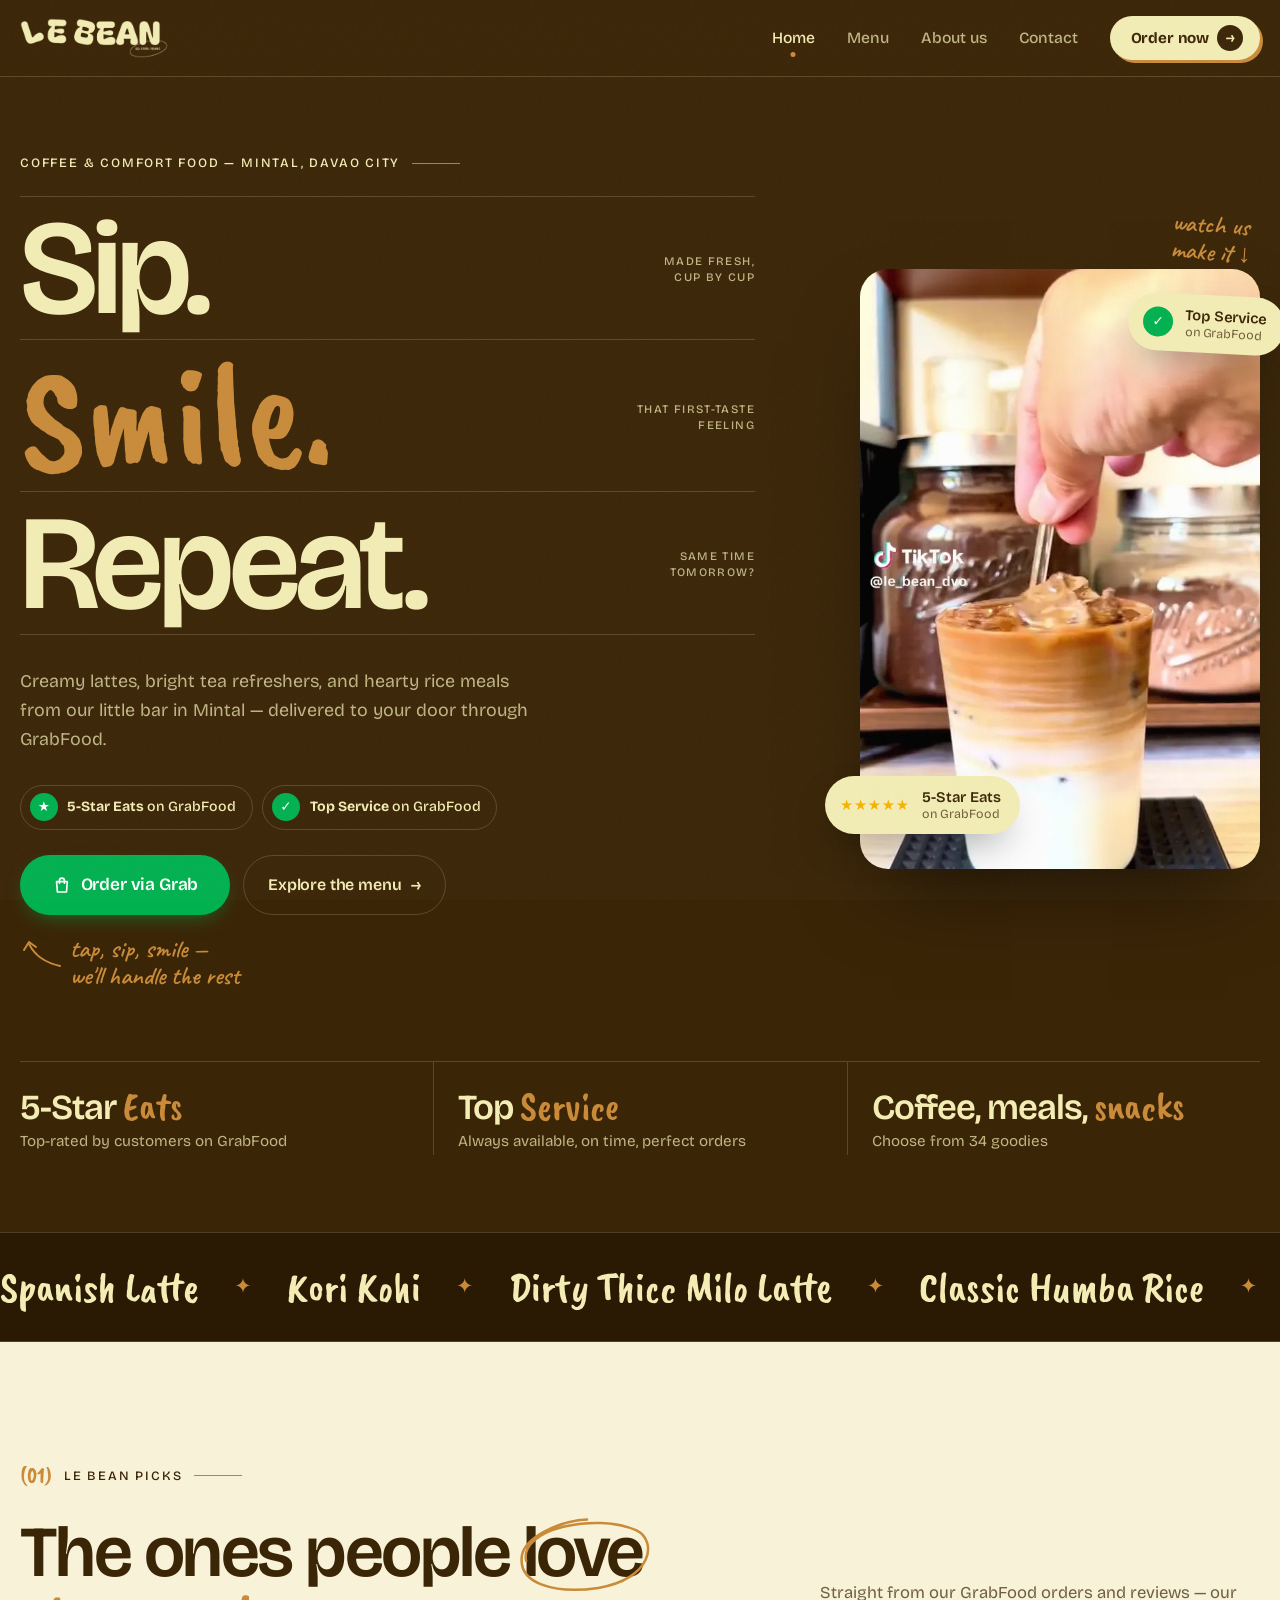
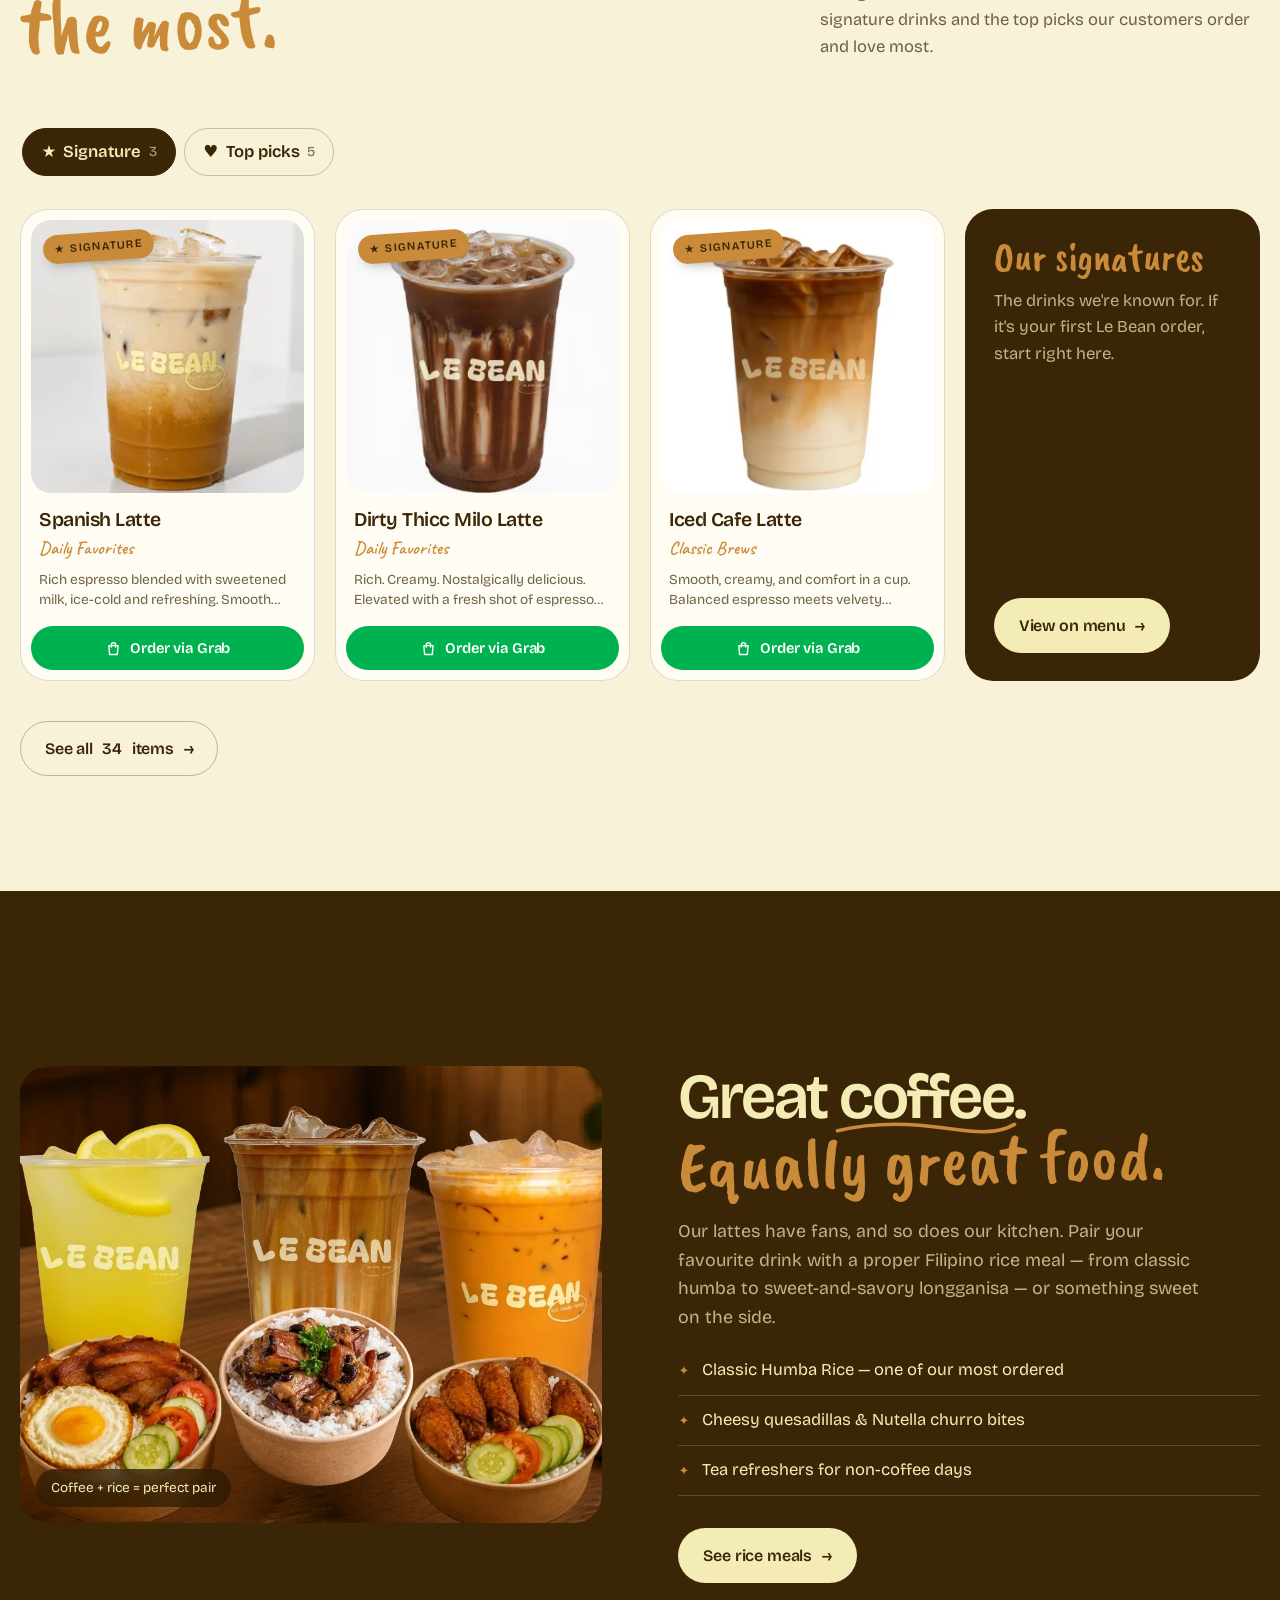
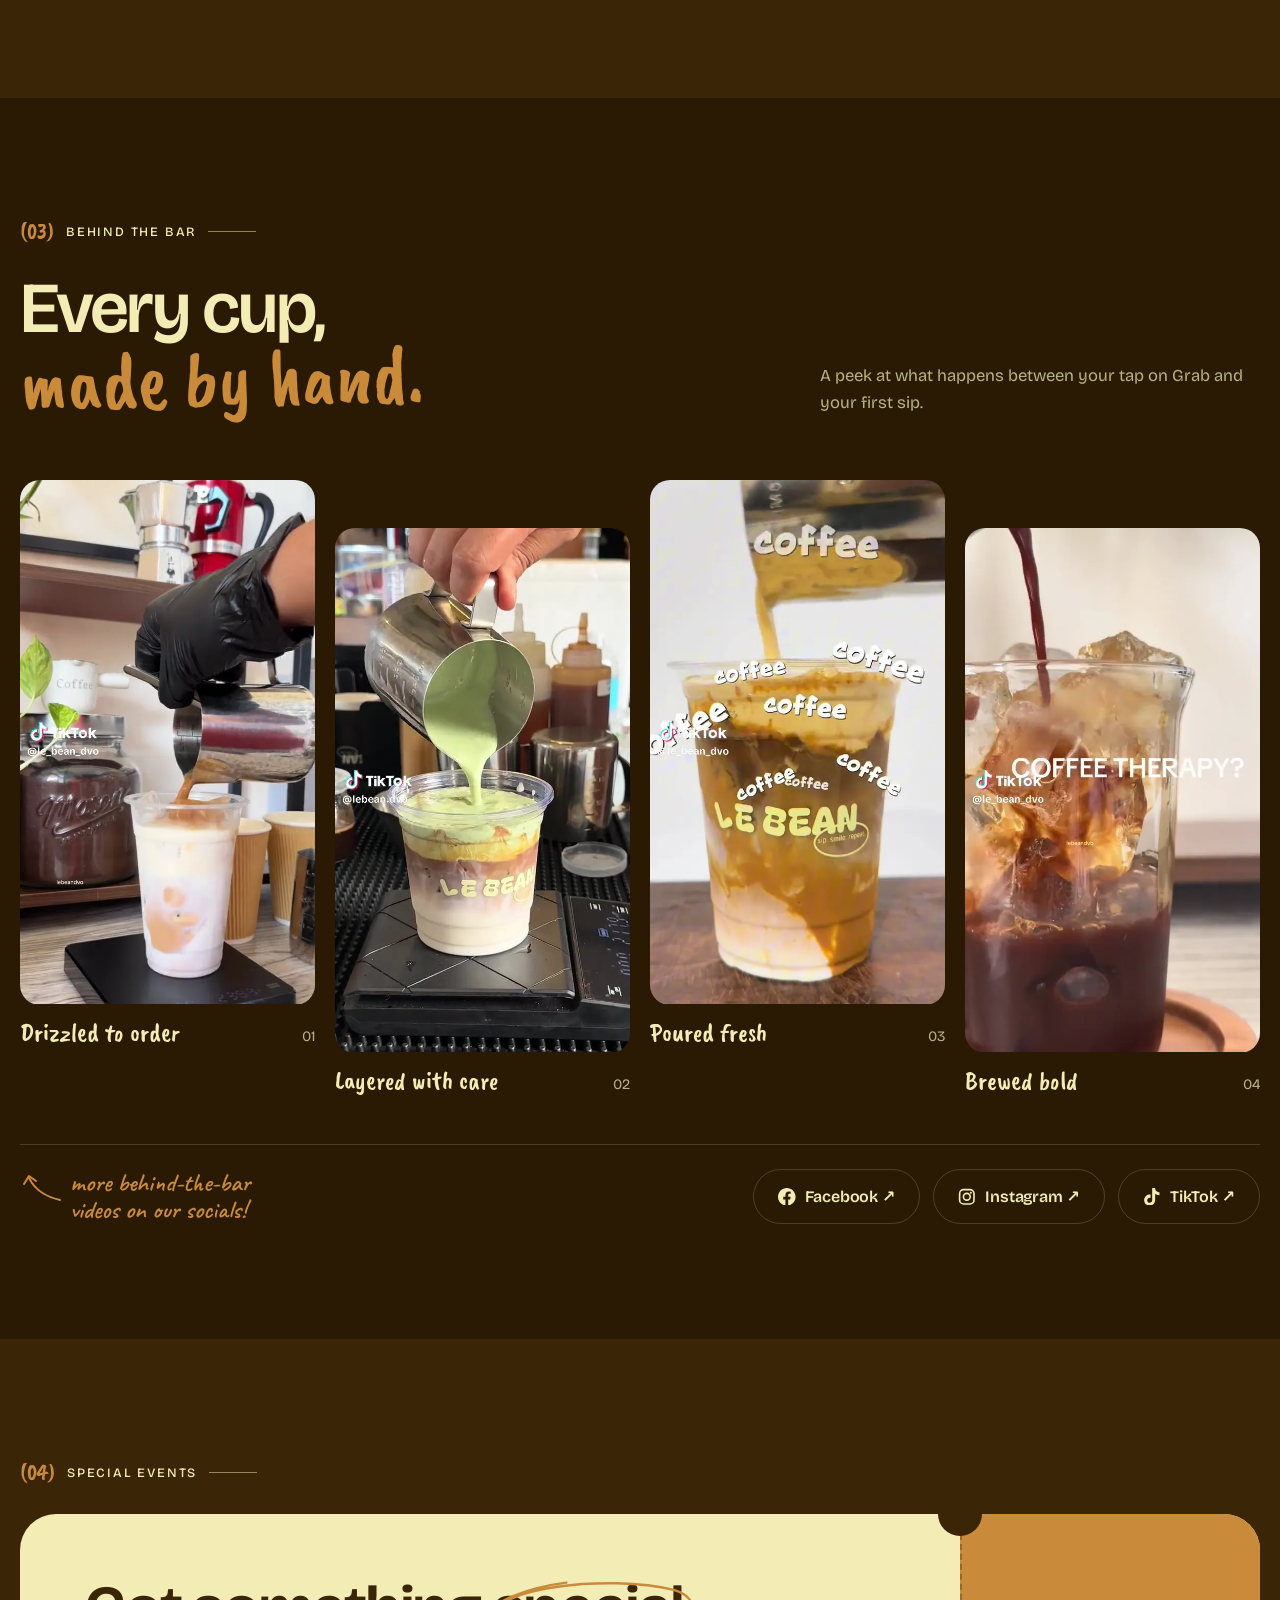
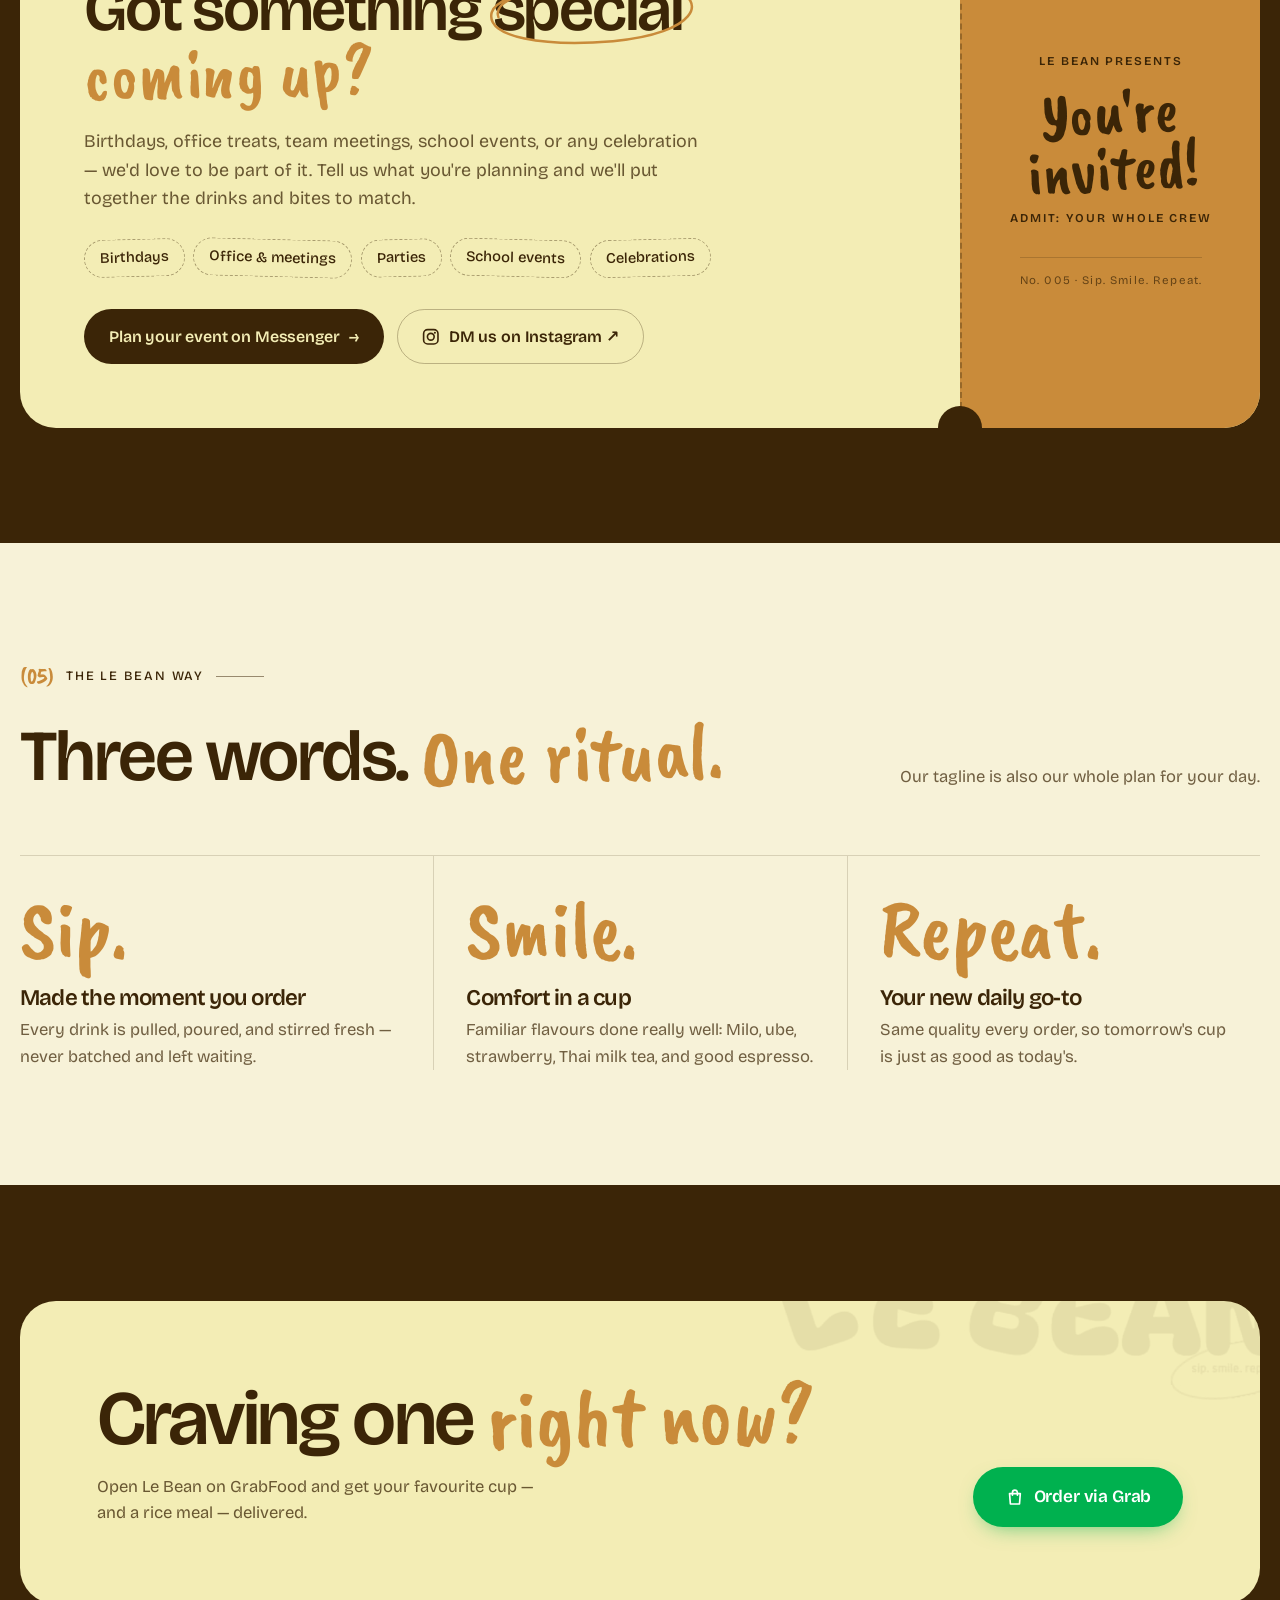
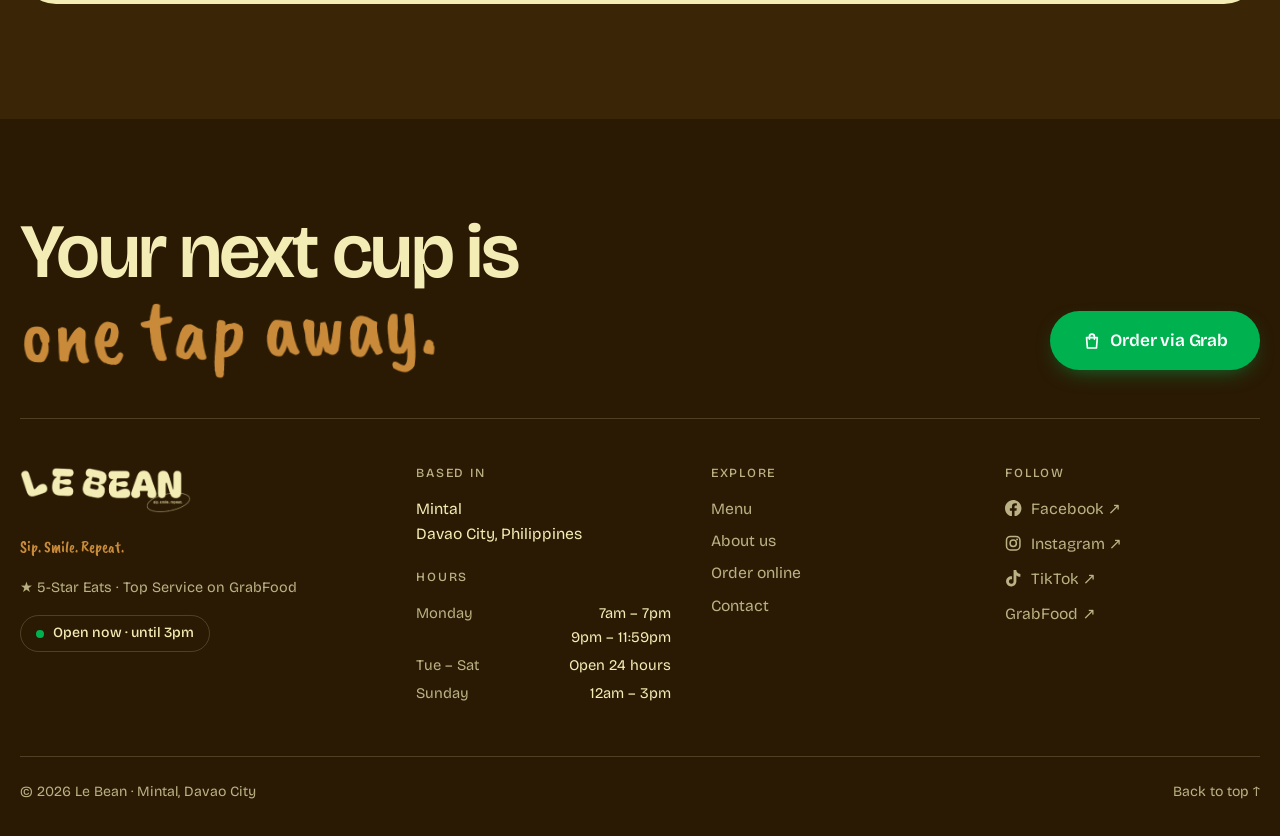
==== commit a4b6cb30: "Add files via upload" ====
--- a/index.html
+++ b/index.html
@@ -55,7 +55,7 @@
   },
   "address": {
     "@type": "PostalAddress",
-    "streetAddress": "Greenwoods, Mintal",
+    "streetAddress": "Mintal",
     "addressLocality": "Davao City",
     "addressRegion": "Davao del Sur",
     "addressCountry": "PH"
@@ -280,7 +280,7 @@
         </div>
         <div>
           <h4>Based in</h4>
-          <p><span data-render="address">Greenwoods, Mintal<br>Davao City, Philippines</span></p>
+          <p><span data-render="address">Mintal<br>Davao City, Philippines</span></p>
           <h4 style="margin-top:1.6rem">Hours</h4>
           <table class="hours" data-render="hours"><tbody><tr><td>Monday</td><td>7am – 7pm<br>9pm – 11:59pm</td></tr><tr><td>Tue – Sat</td><td>Open 24 hours</td></tr><tr><td>Sunday</td><td>12am – 3pm</td></tr></tbody></table>
         </div>
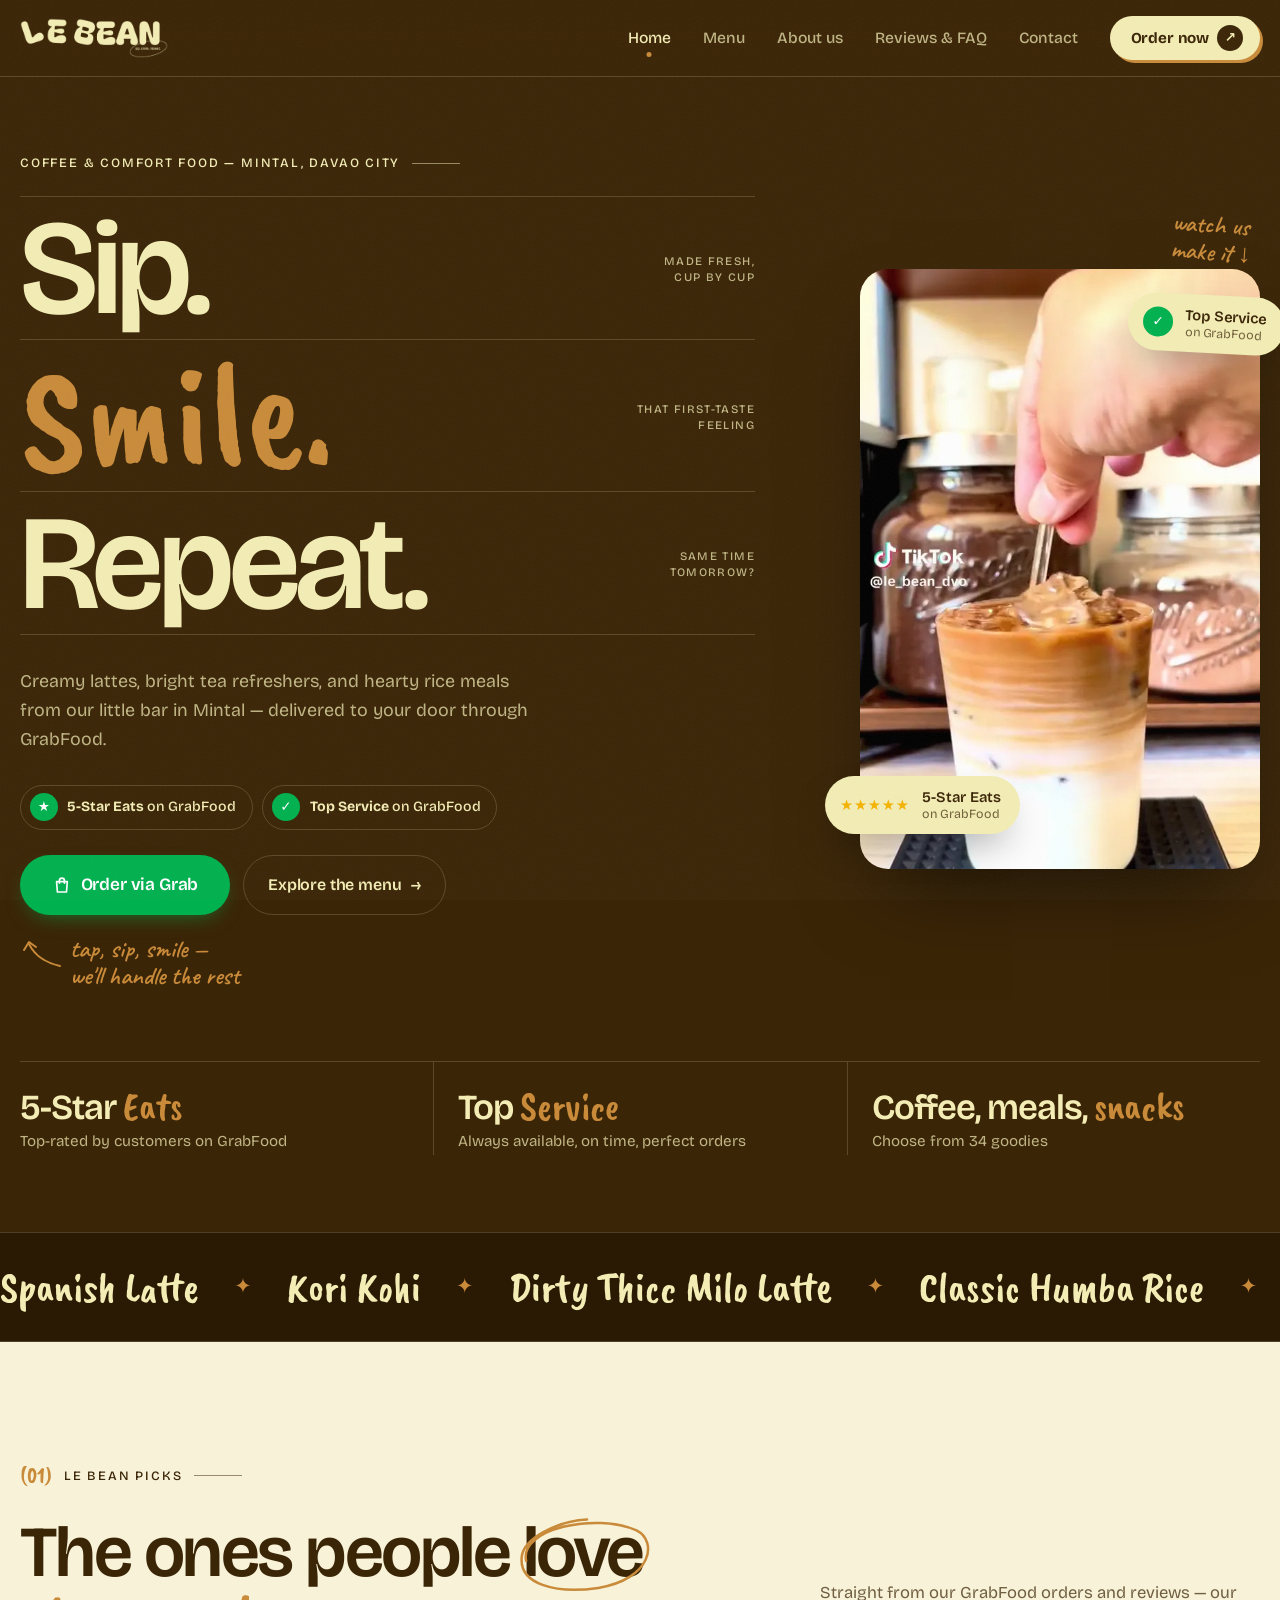
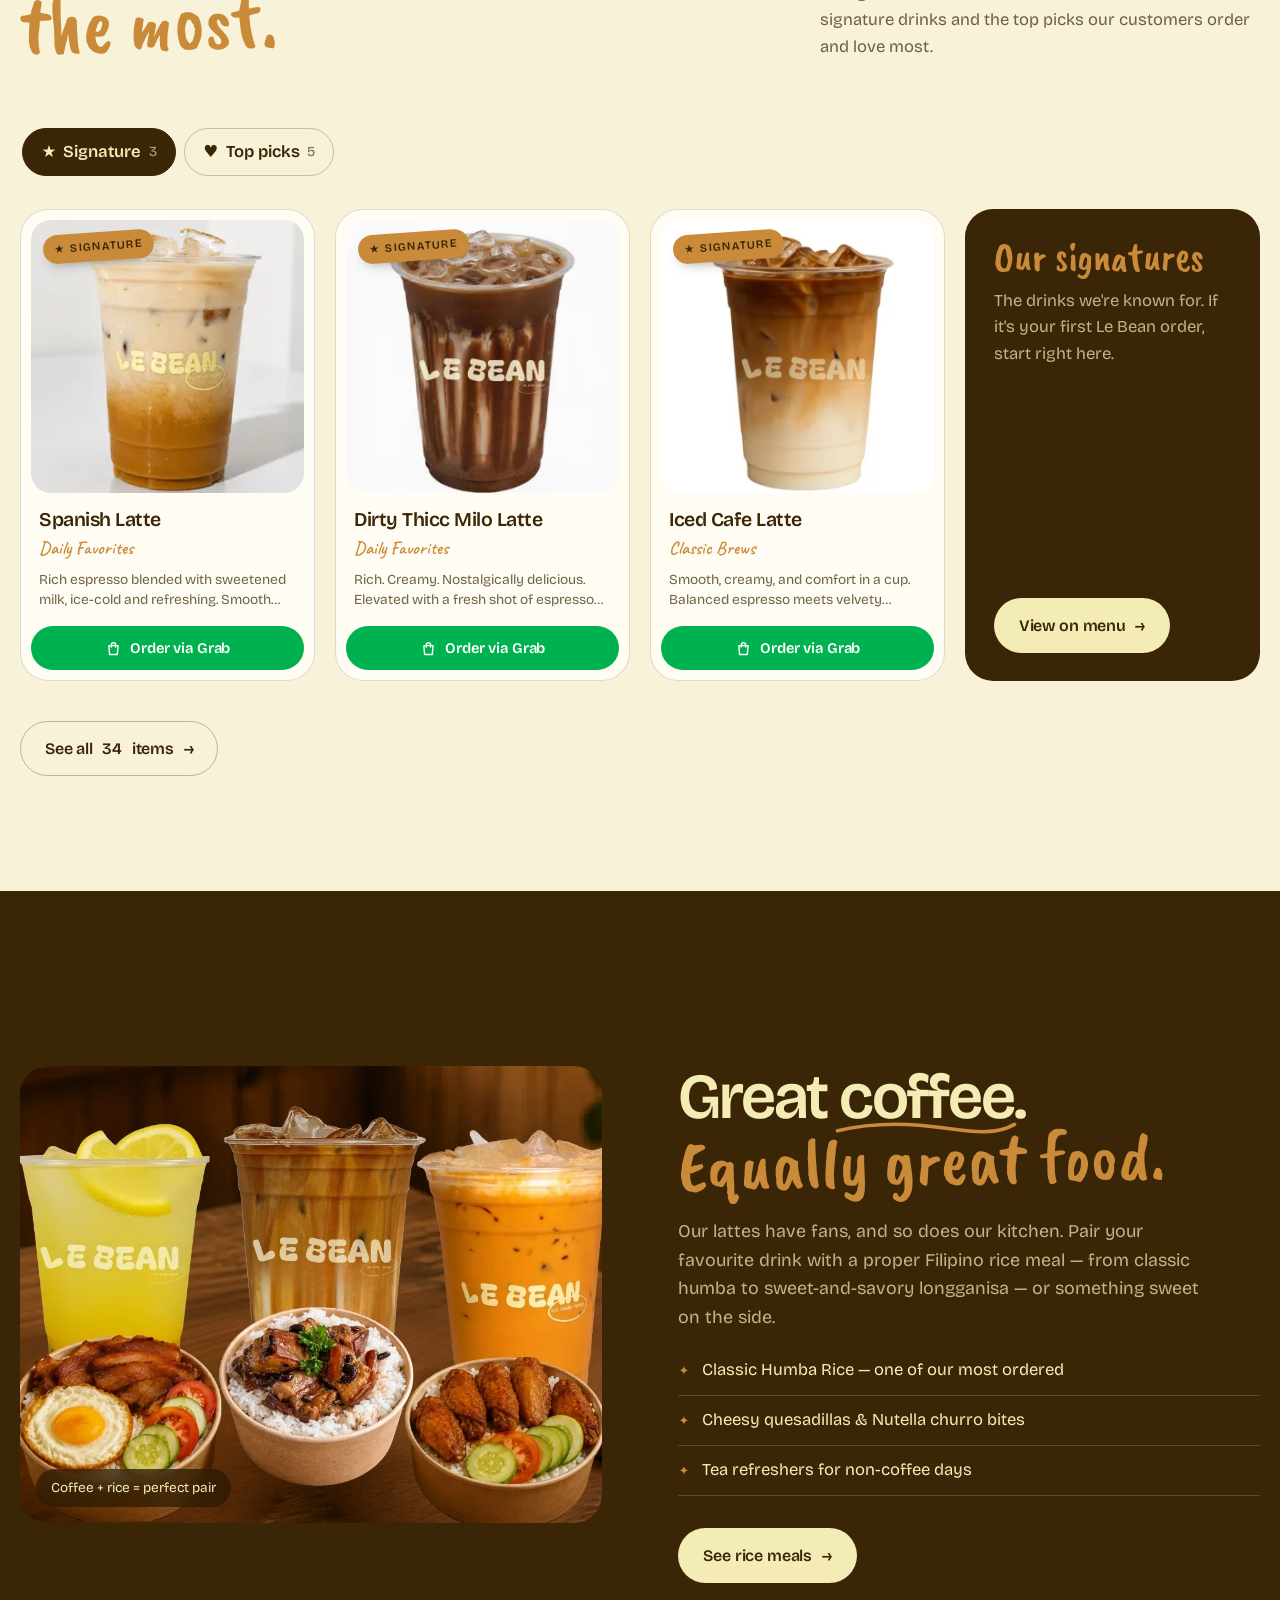
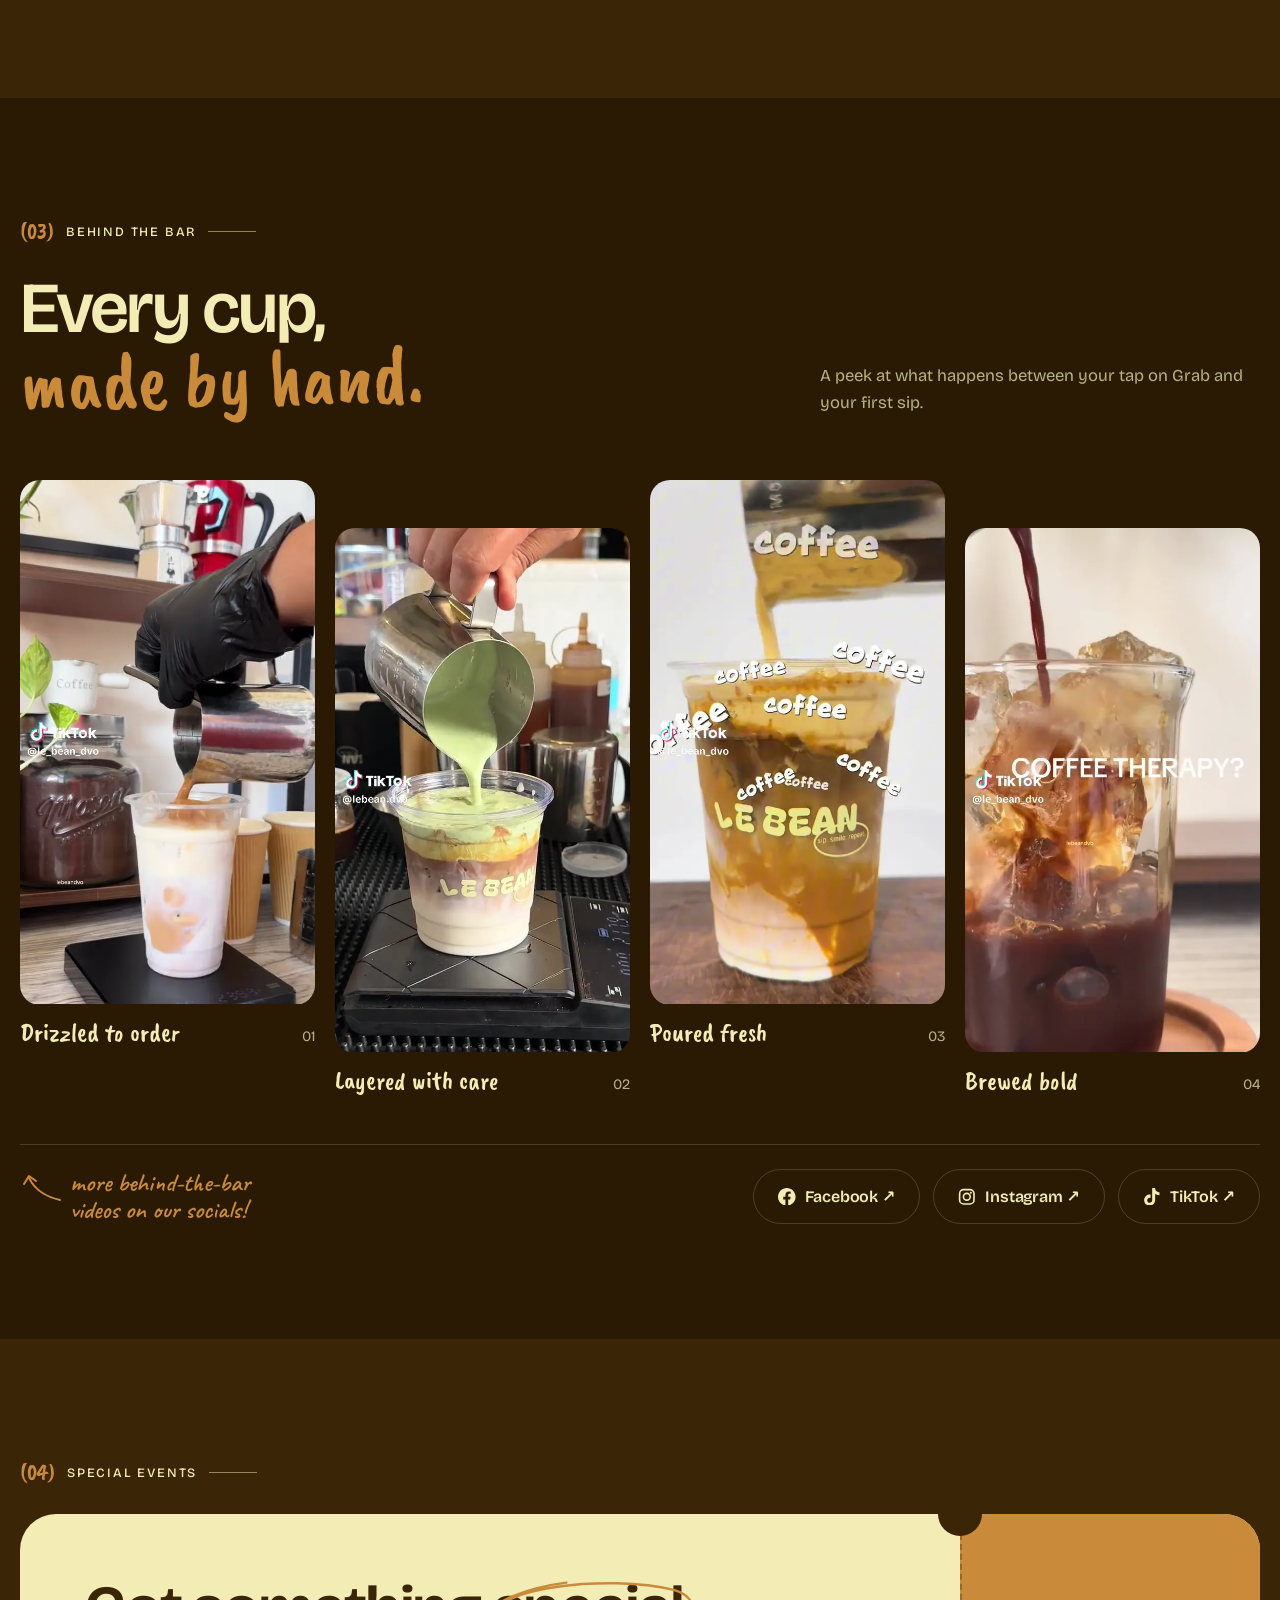
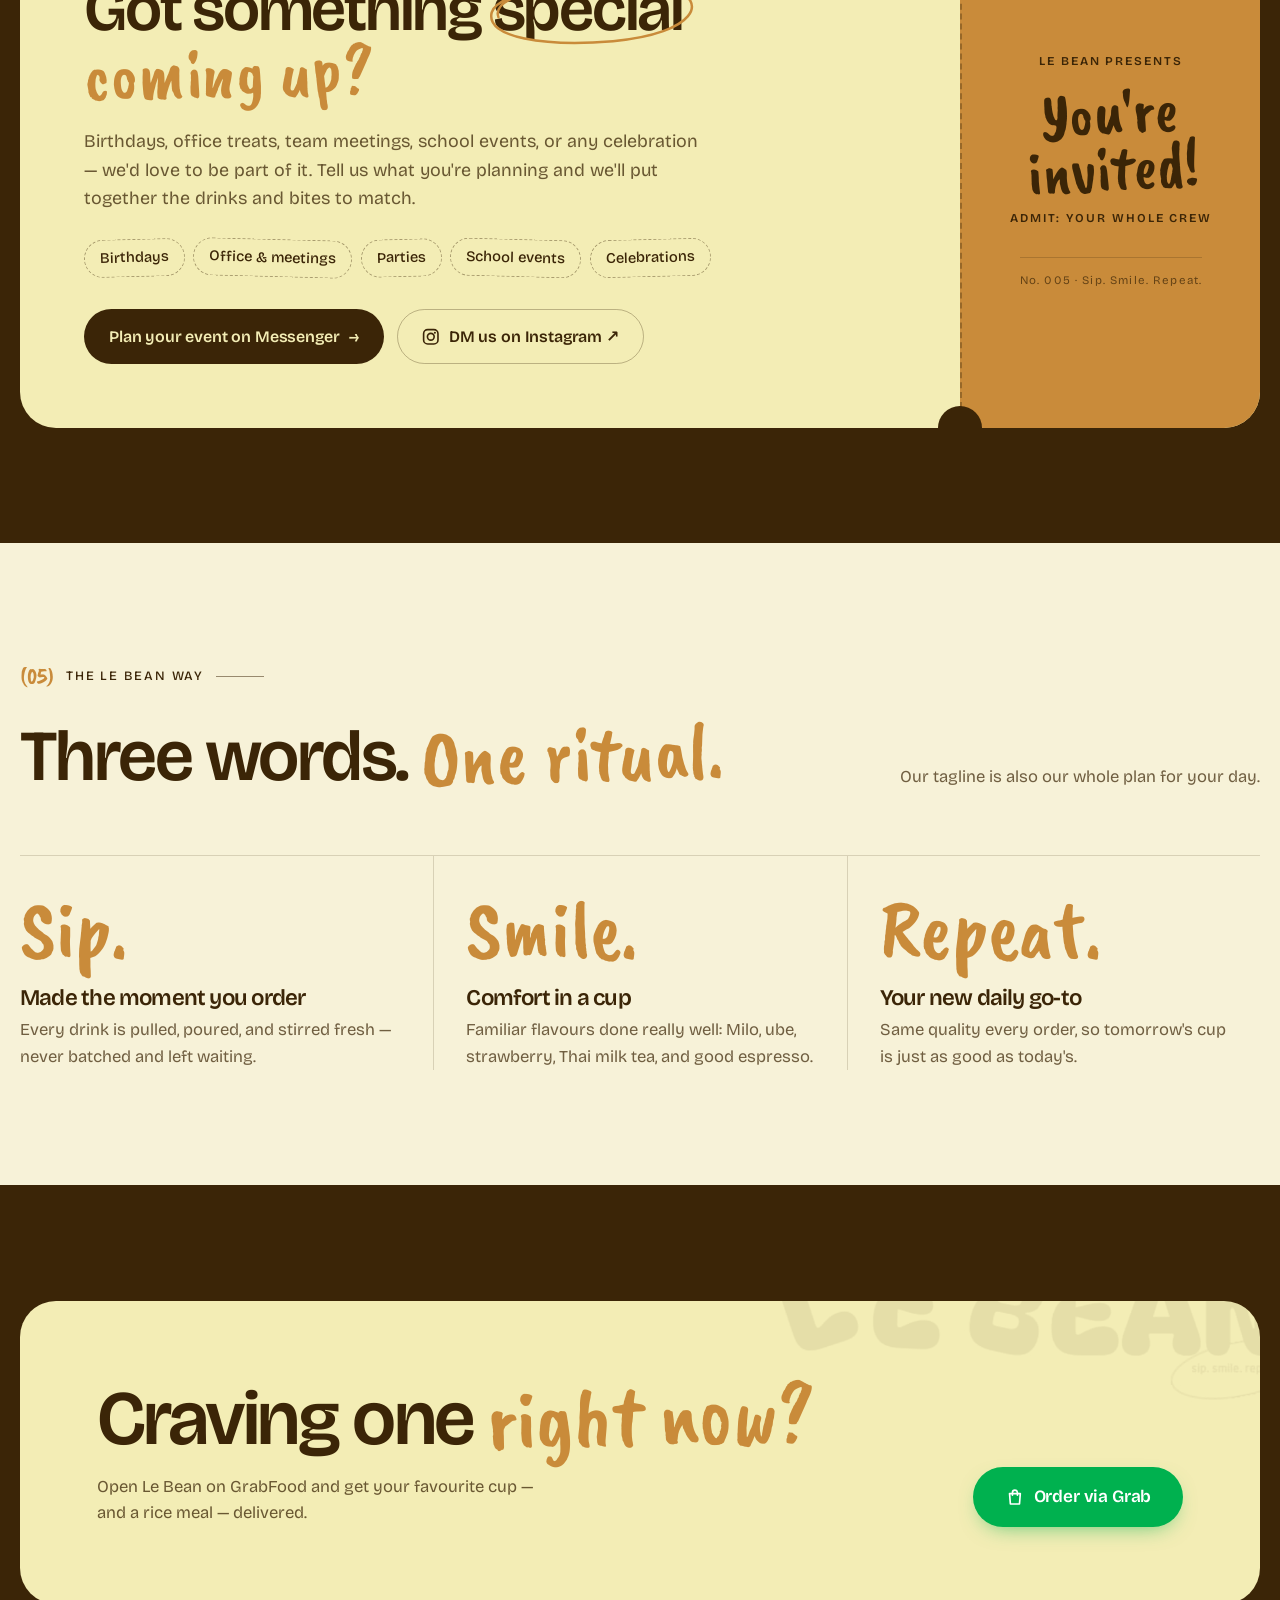
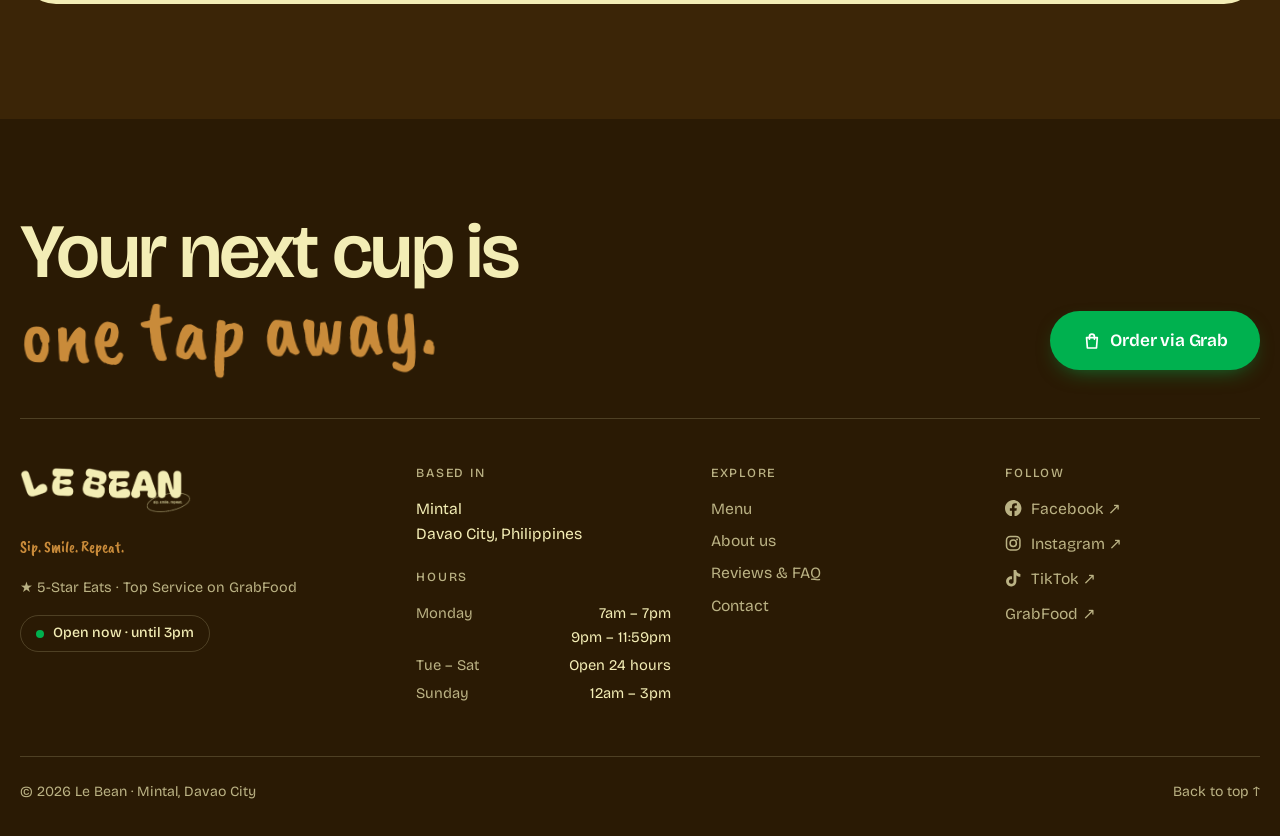
==== commit 4365a340: "Add files via upload" ====
--- a/index.html
+++ b/index.html
@@ -111,8 +111,9 @@
         <a href="index.html" aria-current="page">Home</a>
         <a href="menu.html">Menu</a>
         <a href="about.html">About us</a>
+        <a href="reviews.html">Reviews &amp; FAQ</a>
         <a href="contact.html">Contact</a>
-        <a class="nav-order" href="order.html"><span>Order now</span><span class="arrow" aria-hidden="true">→</span></a>
+        <a class="nav-order" href="https://food.grab.com/ph/en/restaurant/le-bean-dvo-mintal-delivery/2-C7MWLJEXV2VTGT" data-href="grab" target="_blank" rel="noopener"><span>Order now</span><span class="arrow" aria-hidden="true">↗</span></a>
         <div class="nav-social"><a href="https://www.facebook.com/lebeandvo" data-href="facebook" target="_blank" rel="noopener"><svg class="soc-ico" viewBox="0 0 24 24" aria-hidden="true"><path fill="currentColor" d="M24 12.07C24 5.41 18.63 0 12 0S0 5.4 0 12.07C0 18.1 4.39 23.1 10.13 24v-8.44H7.08v-3.49h3.04V9.41c0-3.02 1.8-4.7 4.54-4.7 1.31 0 2.68.24 2.68.24v2.97h-1.5c-1.5 0-1.96.93-1.96 1.89v2.26h3.32l-.53 3.5h-2.8V24C19.62 23.1 24 18.1 24 12.07"></path></svg><span>Facebook</span></a> <a href="https://www.instagram.com/lebean.dvo" data-href="instagram" target="_blank" rel="noopener"><svg class="soc-ico" viewBox="0 0 24 24" aria-hidden="true"><rect x="2.2" y="2.2" width="19.6" height="19.6" rx="5.6" fill="none" stroke="currentColor" stroke-width="2.2"></rect><circle cx="12" cy="12" r="4.6" fill="none" stroke="currentColor" stroke-width="2.2"></circle><circle cx="17.6" cy="6.4" r="1.4" fill="currentColor"></circle></svg><span>Instagram</span></a> <a href="https://www.tiktok.com/@lebean.dvo" data-href="tiktok" target="_blank" rel="noopener"><svg class="soc-ico" viewBox="0 0 24 24" aria-hidden="true"><path fill="currentColor" d="M12.53.02c1.31-.02 2.61-.01 3.91-.02.08 1.53.63 3.09 1.75 4.17 1.12 1.11 2.7 1.62 4.24 1.79v4.03c-1.44-.05-2.89-.35-4.2-.97-.57-.26-1.1-.59-1.62-.93-.01 2.92.01 5.84-.02 8.75-.08 1.4-.54 2.79-1.35 3.94-1.31 1.92-3.58 3.17-5.91 3.21-1.43.08-2.86-.31-4.08-1.03-2.02-1.19-3.44-3.37-3.65-5.71-.02-.5-.03-1-.01-1.49.18-1.9 1.12-3.72 2.58-4.96 1.66-1.44 3.98-2.13 6.15-1.72.02 1.48-.04 2.96-.04 4.44-.99-.32-2.15-.23-3.02.37-.63.41-1.11 1.04-1.36 1.75-.21.51-.15 1.07-.14 1.61.24 1.64 1.82 3.02 3.5 2.87 1.12-.01 2.19-.66 2.77-1.61.19-.33.4-.67.41-1.06.1-1.79.06-3.57.07-5.36.01-4.03-.01-8.05.02-12.07z"></path></svg><span>TikTok</span></a></div>
       </div>
     </nav>
@@ -138,7 +139,7 @@
             <p class="hand-note hero-cta-note reveal" data-delay="3"><svg viewBox="0 0 44 34" aria-hidden="true"><path d="M40 30 C 30 28, 16 22, 9 8"></path><path d="M4 14 L 9 6 L 16 11"></path></svg><span data-copy="home.heroCtaNote">tap, sip, smile —<br>we'll handle the rest</span></p>
           </div>
           <div class="hero-media reveal" data-delay="2">
-            <div class="video-frame"><video data-autoplay="" autoplay="" muted="" loop="" playsinline="" preload="metadata" poster="videos/reel-2.webp" aria-label="Le Bean drink being made"><source src="videos/reel-2.mp4" type="video/mp4"></video></div>
+            <div class="video-frame"><video data-video="homeHero" data-autoplay="" autoplay="" muted="" loop="" playsinline="" preload="metadata" poster="videos/reel-2.webp" aria-label="Le Bean drink being made"><source src="videos/reel-2.mp4" type="video/mp4"></video></div>
             <p class="hand-note" data-copy="home.videoNote">watch us<br>make it ↓</p>
             <div class="float-tag float-tag--top"><span class="ico">✓</span><span><span data-copy="home.floatService">Top Service</span><small>on GrabFood</small></span></div>
             <div class="float-tag"><span class="stars" aria-hidden="true">★★★★★</span><span><span data-copy="home.floatRating">5-Star Eats</span><small>on GrabFood</small></span></div>
@@ -197,10 +198,10 @@
           <p class="reveal" data-delay="1" data-copy="home.reelsText">A peek at what happens between your tap on Grab and your first sip.</p>
         </div>
         <div class="reels">
-          <figure class="reel reveal"><div class="video-frame"><video data-autoplay="" muted="" loop="" playsinline="" preload="metadata" poster="videos/reel-1.webp" aria-label="Le Bean drink being made"><source src="videos/reel-1.mp4" type="video/mp4"></video></div><figcaption><span class="hand" data-copy="home.reel1">Drizzled to order</span><span>01</span></figcaption></figure>
-          <figure class="reel reveal" data-delay="1"><div class="video-frame"><video data-autoplay="" muted="" loop="" playsinline="" preload="metadata" poster="videos/reel-3.webp" aria-label="Le Bean drink being made"><source src="videos/reel-3.mp4" type="video/mp4"></video></div><figcaption><span class="hand" data-copy="home.reel2">Layered with care</span><span>02</span></figcaption></figure>
-          <figure class="reel reveal" data-delay="2"><div class="video-frame"><video data-autoplay="" muted="" loop="" playsinline="" preload="metadata" poster="videos/reel-4.webp" aria-label="Le Bean drink being made"><source src="videos/reel-4.mp4" type="video/mp4"></video></div><figcaption><span class="hand" data-copy="home.reel3">Poured fresh</span><span>03</span></figcaption></figure>
-          <figure class="reel reveal" data-delay="3"><div class="video-frame"><video data-autoplay="" muted="" loop="" playsinline="" preload="metadata" poster="videos/reel-5.webp" aria-label="Le Bean drink being made"><source src="videos/reel-5.mp4" type="video/mp4"></video></div><figcaption><span class="hand" data-copy="home.reel4">Brewed bold</span><span>04</span></figcaption></figure>
+          <figure class="reel reveal"><div class="video-frame"><video data-video="homeReel1" data-autoplay="" muted="" loop="" playsinline="" preload="metadata" poster="videos/reel-1.webp" aria-label="Le Bean drink being made"><source src="videos/reel-1.mp4" type="video/mp4"></video></div><figcaption><span class="hand" data-copy="home.reel1">Drizzled to order</span><span>01</span></figcaption></figure>
+          <figure class="reel reveal" data-delay="1"><div class="video-frame"><video data-video="homeReel2" data-autoplay="" muted="" loop="" playsinline="" preload="metadata" poster="videos/reel-3.webp" aria-label="Le Bean drink being made"><source src="videos/reel-3.mp4" type="video/mp4"></video></div><figcaption><span class="hand" data-copy="home.reel2">Layered with care</span><span>02</span></figcaption></figure>
+          <figure class="reel reveal" data-delay="2"><div class="video-frame"><video data-video="homeReel3" data-autoplay="" muted="" loop="" playsinline="" preload="metadata" poster="videos/reel-4.webp" aria-label="Le Bean drink being made"><source src="videos/reel-4.mp4" type="video/mp4"></video></div><figcaption><span class="hand" data-copy="home.reel3">Poured fresh</span><span>03</span></figcaption></figure>
+          <figure class="reel reveal" data-delay="3"><div class="video-frame"><video data-video="homeReel4" data-autoplay="" muted="" loop="" playsinline="" preload="metadata" poster="videos/reel-5.webp" aria-label="Le Bean drink being made"><source src="videos/reel-5.mp4" type="video/mp4"></video></div><figcaption><span class="hand" data-copy="home.reel4">Brewed bold</span><span>04</span></figcaption></figure>
         </div>
         <div class="reels-foot">
           <p class="hand-note"><svg viewBox="0 0 44 34" aria-hidden="true"><path d="M40 30 C 30 28, 16 22, 9 8"></path><path d="M4 14 L 9 6 L 16 11"></path></svg><span data-copy="home.reelsNote">more behind-the-bar<br>videos on our socials!</span></p>
@@ -289,7 +290,7 @@
           <ul class="footer-links">
             <li><a href="menu.html">Menu</a></li>
             <li><a href="about.html">About us</a></li>
-            <li><a href="order.html">Order online</a></li>
+            <li><a href="reviews.html">Reviews &amp; FAQ</a></li>
             <li><a href="contact.html">Contact</a></li>
           </ul>
         </div>
@@ -314,4 +315,9 @@
   <script src="js/main.js"></script>
 
 
+
+
+
+
+
 </body></html>
--- a/css/style.css
+++ b/css/style.css
@@ -1214,3 +1214,51 @@
 @media (max-width: 600px) {
   .promo-cta { right: 8px; bottom: 8px; font-size: 0.72rem; padding: 0.32rem 0.65rem; }
 }
+
+/* =========================================================
+   v20 — Feedback & FAQ page: ways to leave feedback, customer reviews
+   ========================================================= */
+.feedback-ways .value { display: flex; flex-direction: column; }
+.feedback-ways .value p { flex: 1; }
+.feedback-ways .value .num { margin-bottom: 1.6rem; }
+.feedback-ways .value .btn { margin-top: 1.4rem; align-self: flex-start; white-space: normal; text-align: left; }
+.reviews-section[hidden] { display: none; }
+.reviews { display: grid; grid-template-columns: repeat(auto-fill, minmax(280px, 1fr)); gap: 1.2rem; }
+.review {
+  margin: 0;
+  display: flex;
+  flex-direction: column;
+  gap: 0.9rem;
+  background: var(--cream);
+  color: var(--bean);
+  border-radius: var(--r-lg);
+  padding: 1.6rem;
+}
+.review-stars { color: #f5b301; letter-spacing: 0.12em; font-size: 1.05rem; line-height: 1; }
+.review-stars .off { color: rgba(59, 37, 7, 0.18); }
+.review blockquote { flex: 1; font-size: 1.02rem; line-height: 1.55; white-space: pre-line; overflow-wrap: anywhere; }
+.review blockquote::before { content: "“"; }
+.review blockquote::after { content: "”"; }
+.review figcaption { display: flex; flex-wrap: wrap; align-items: center; gap: 0.5rem 0.7rem; font-size: 0.92rem; }
+.review-src { font-size: 0.72rem; font-weight: 600; letter-spacing: 0.08em; text-transform: uppercase; background: rgba(59, 37, 7, 0.08); padding: 0.2rem 0.6rem; border-radius: 999px; }
+
+/* ---------- v23: Reviews & FAQ ---------- */
+@media (min-width: 761px) { .feedback-ways { grid-template-columns: repeat(2, 1fr); } }
+.rating-summary {
+  display: flex; flex-wrap: wrap; align-items: center; gap: 1.4rem 2.4rem;
+  background: rgba(243, 237, 181, 0.08); border: 1px solid rgba(243, 237, 181, 0.18);
+  border-radius: var(--r-lg); padding: 1.6rem 1.8rem; margin-bottom: 1.6rem; color: var(--cream);
+}
+.rating-score { display: flex; align-items: center; gap: 1.1rem; }
+.rating-num { font-size: clamp(3.2rem, 7vw, 4.6rem); font-weight: 700; line-height: 0.9; letter-spacing: -0.04em; }
+.rating-stars { position: relative; display: inline-block; color: rgba(243, 237, 181, 0.22); font-size: 1.5rem; letter-spacing: 0.12em; line-height: 1; white-space: nowrap; }
+.rating-stars-fill { position: absolute; inset: 0 auto 0 0; overflow: hidden; color: #f5b301; }
+.rating-count { margin: 0.5rem 0 0; font-size: 0.95rem; opacity: 0.85; }
+.rating-awards { flex: 1 1 260px; }
+.rating-awards-note { margin: 0 0 0.6rem; font-size: 0.75rem; font-weight: 600; letter-spacing: 0.12em; text-transform: uppercase; opacity: 0.7; }
+.rating-badges { display: flex; flex-wrap: wrap; gap: 0.6rem; }
+.rating-badge { display: inline-flex; align-items: center; gap: 0.45rem; background: var(--grab, #00b14f); color: #fff; font-size: 0.95rem; padding: 0.45rem 0.95rem; border-radius: 999px; }
+.rating-badge b { font-weight: 600; }
+.rating-link { flex-shrink: 0; }
+@media (max-width: 560px) { .rating-summary { padding: 1.3rem; } .rating-link { width: 100%; } }
+@media (min-width: 1000px) { .reviews { grid-template-columns: repeat(3, 1fr); } }
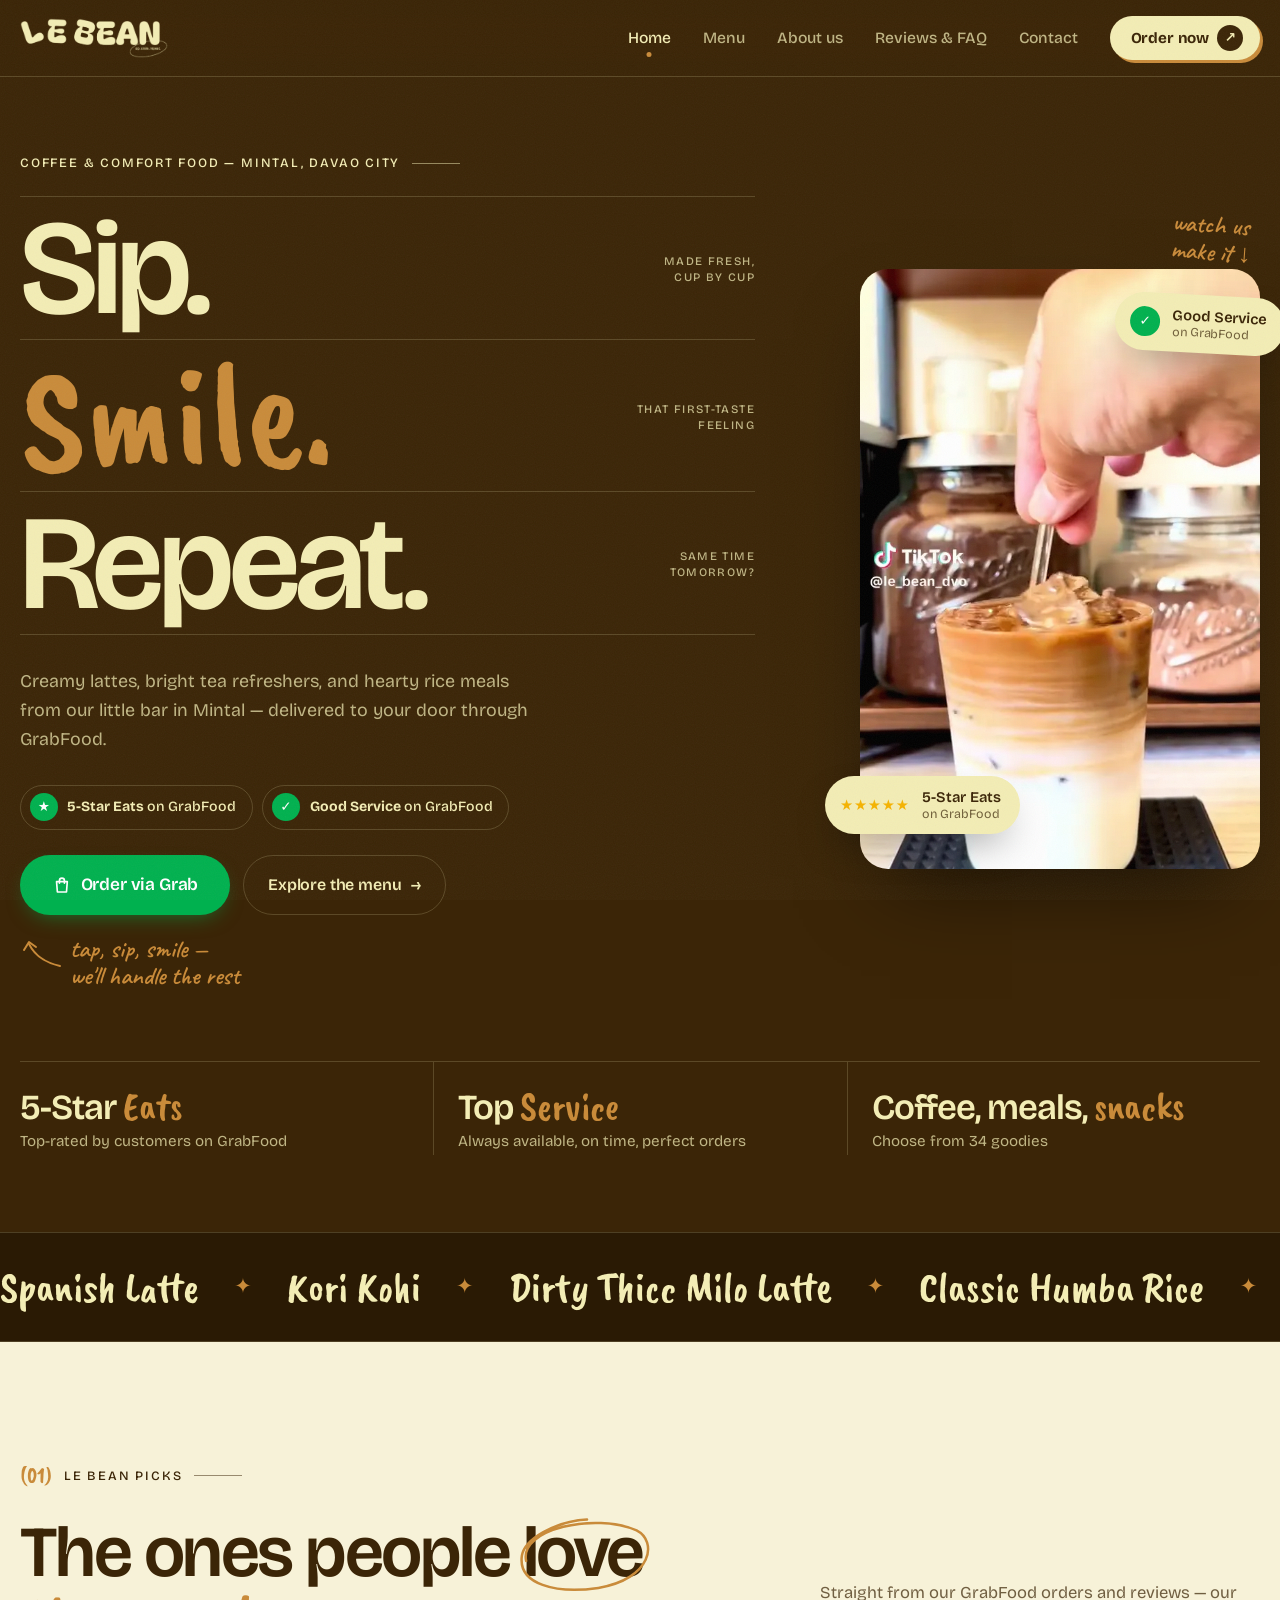
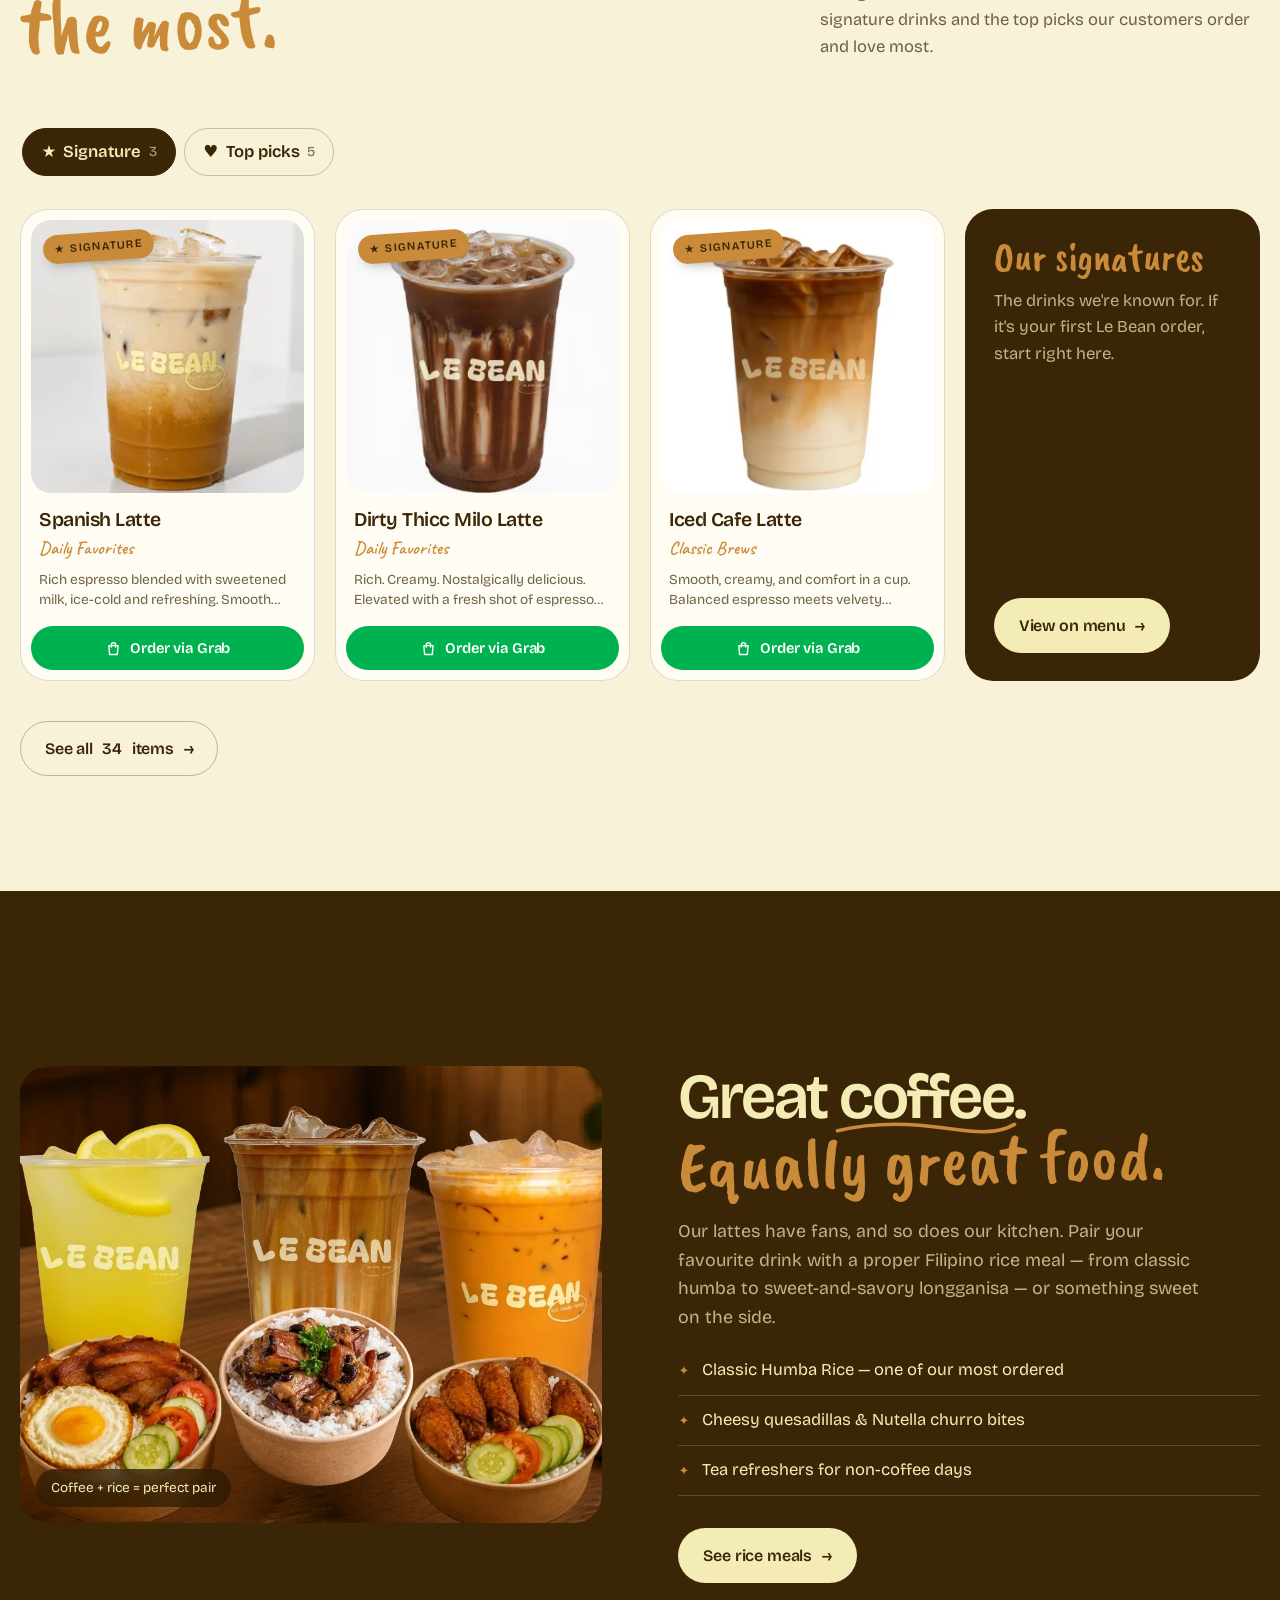
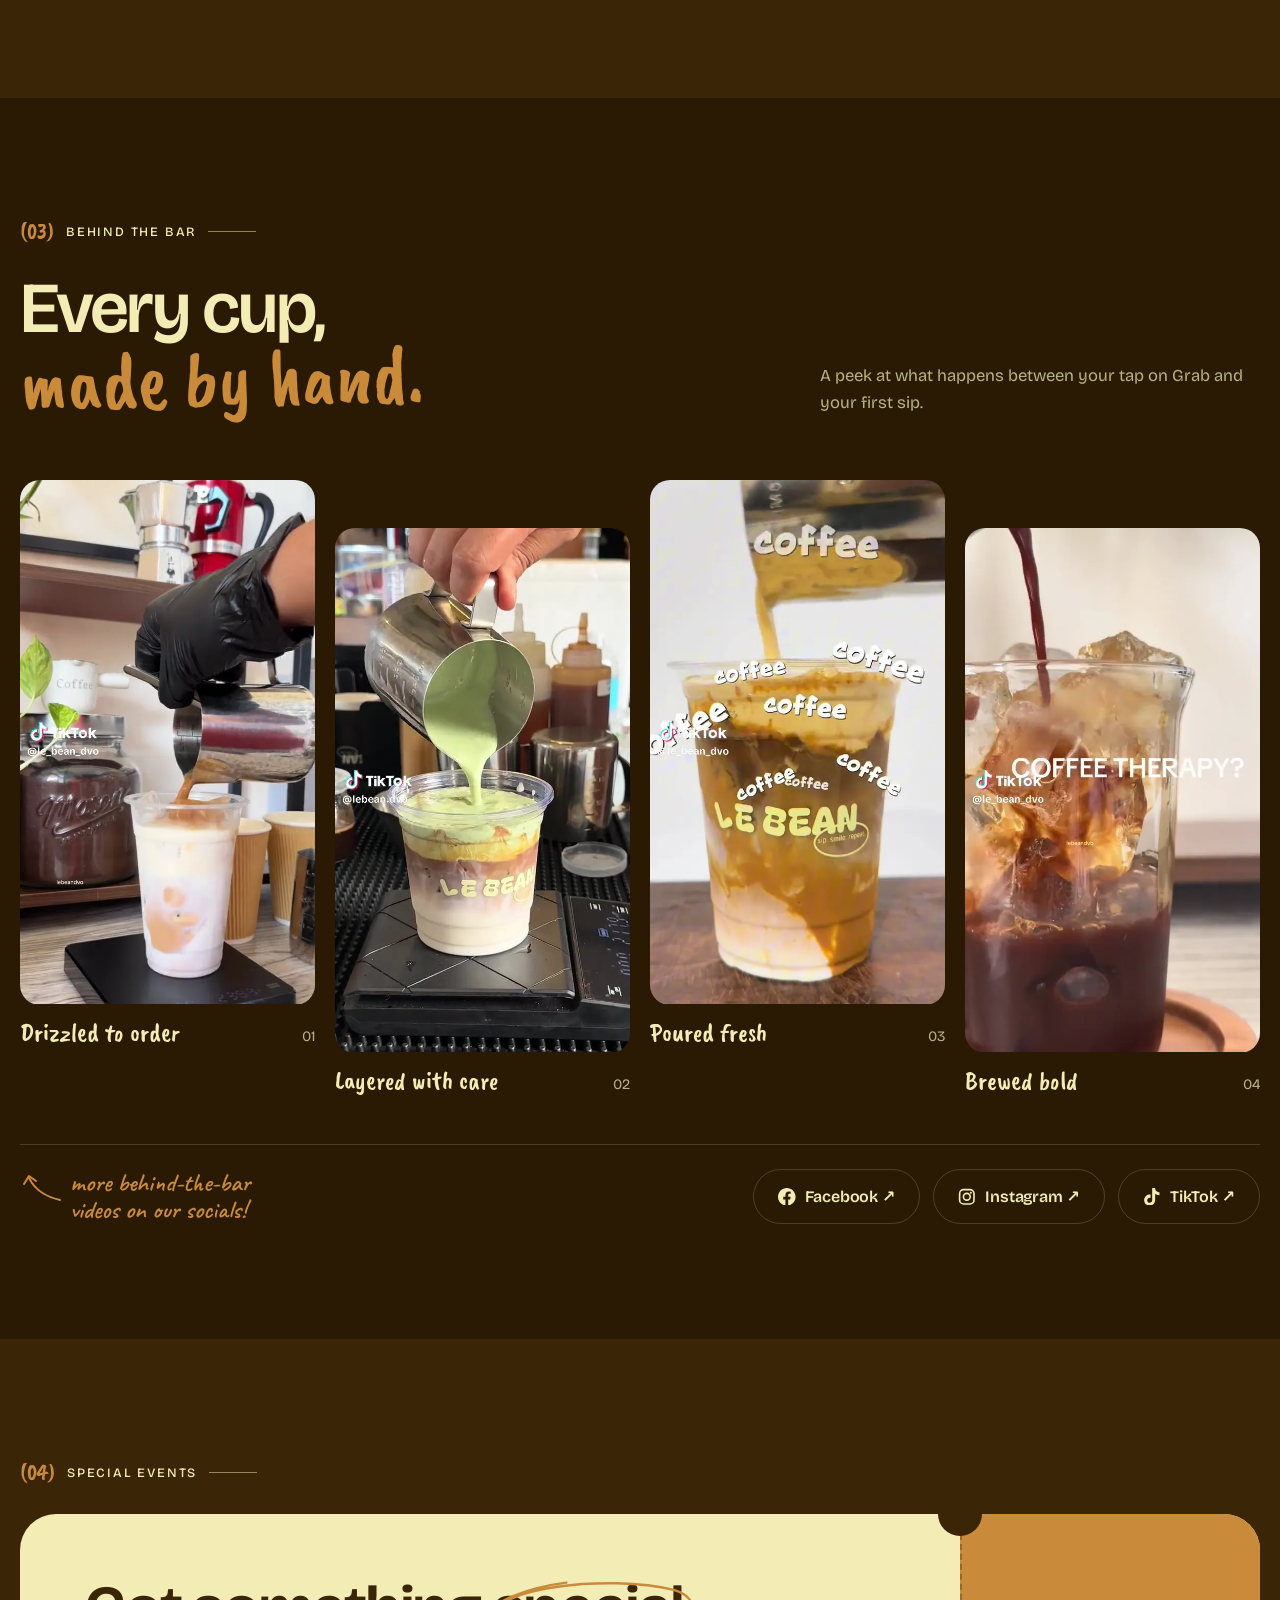
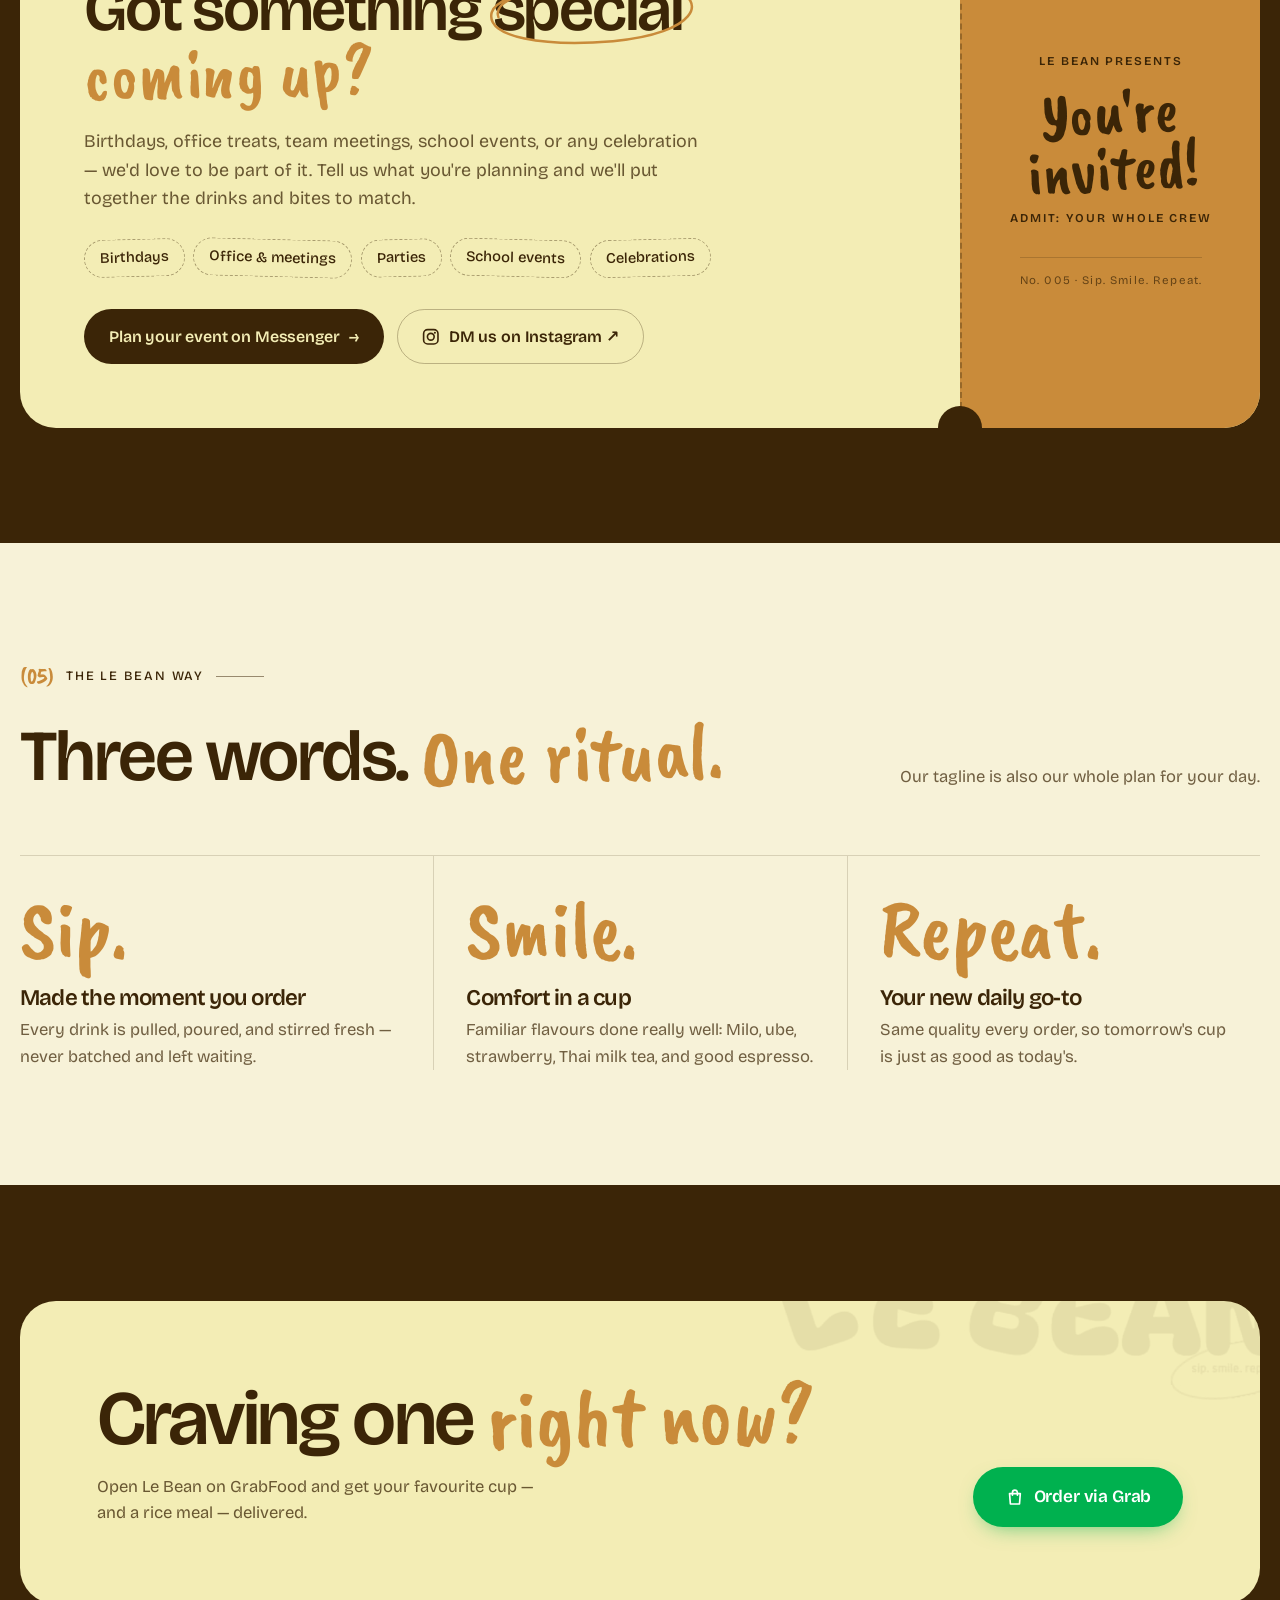
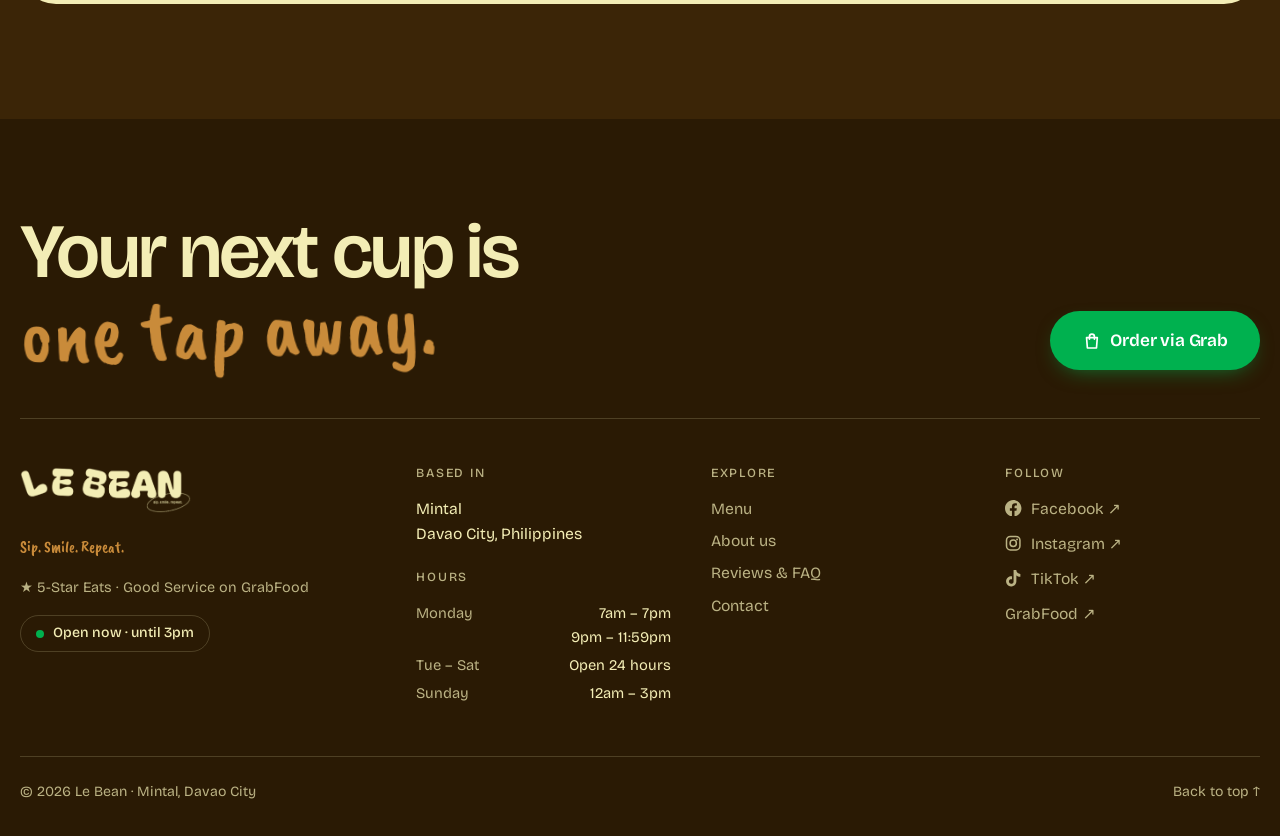
==== commit 07bc016c: "Add files via upload" ====
--- a/index.html
+++ b/index.html
@@ -2,7 +2,7 @@
   <meta charset="UTF-8">
   <meta name="viewport" content="width=device-width, initial-scale=1">
   <title>Le Bean Coffee, Mintal, Davao City | Sip. Smile. Repeat.</title>
-  <meta name="description" content="Coffee and comfort food in Mintal, Davao City. Order lattes, tea refreshers, rice meals, and snacks on GrabFood — rated 5-Star Eats and Top Service.">
+  <meta name="description" content="Coffee and comfort food in Mintal, Davao City. Order lattes, tea refreshers, rice meals, and snacks on GrabFood — rated 5-Star Eats and Good Service.">
   <meta name="robots" content="index, follow, max-image-preview:large">
   <meta name="author" content="Le Bean">
   <meta name="theme-color" content="#3b2507">
@@ -15,14 +15,14 @@
   <meta property="og:site_name" content="Le Bean">
   <meta property="og:locale" content="en_PH">
   <meta property="og:title" content="Le Bean Coffee, Mintal, Davao City | Sip. Smile. Repeat.">
-  <meta property="og:description" content="Coffee and comfort food in Mintal, Davao City. Order lattes, tea refreshers, rice meals, and snacks on GrabFood — rated 5-Star Eats and Top Service.">
+  <meta property="og:description" content="Coffee and comfort food in Mintal, Davao City. Order lattes, tea refreshers, rice meals, and snacks on GrabFood — rated 5-Star Eats and Good Service.">
   <meta property="og:image" content="https://lebean.coffee/images/og-banner.jpg">
   <meta property="og:image:width" content="1200">
   <meta property="og:image:height" content="630">
   <meta property="og:image:alt" content="Le Bean humba rice, iced lattes, and Nutella churro bites. Find us on GrabFood as Le Bean Dvo.">
   <meta name="twitter:card" content="summary_large_image">
   <meta name="twitter:title" content="Le Bean Coffee, Mintal, Davao City | Sip. Smile. Repeat.">
-  <meta name="twitter:description" content="Coffee and comfort food in Mintal, Davao City. Order lattes, tea refreshers, rice meals, and snacks on GrabFood — rated 5-Star Eats and Top Service.">
+  <meta name="twitter:description" content="Coffee and comfort food in Mintal, Davao City. Order lattes, tea refreshers, rice meals, and snacks on GrabFood — rated 5-Star Eats and Good Service.">
   <meta name="twitter:image" content="https://lebean.coffee/images/og-banner.jpg">
   <link rel="icon" href="favicon.svg" type="image/svg+xml">
   <link rel="icon" href="favicon-32.png" sizes="32x32" type="image/png">
@@ -131,7 +131,7 @@
               <span class="row"><span data-copy="home.heroWord3">Repeat.</span><span class="note" data-copy="home.heroNote3">Same time tomorrow?</span></span>
             </h1>
             <p class="lead reveal" data-delay="2" data-copy="home.heroLead">Creamy lattes, bright tea refreshers, and hearty rice meals from our little bar in Mintal — delivered to your door through GrabFood.</p>
-            <div class="reveal" data-delay="2"><div class="trust"><span class="trust-badge"><span class="ico" aria-hidden="true">★</span><span data-copy="shared.trustRating"><b>5-Star Eats</b> on GrabFood</span></span><span class="trust-badge"><span class="ico" aria-hidden="true">✓</span><span data-copy="shared.trustService"><b>Top Service</b> on GrabFood</span></span></div></div>
+            <div class="reveal" data-delay="2"><div class="trust"><span class="trust-badge"><span class="ico" aria-hidden="true">★</span><span data-copy="shared.trustRating"><b>5-Star Eats</b> on GrabFood</span></span><span class="trust-badge"><span class="ico" aria-hidden="true">✓</span><span data-copy="shared.trustService"><b>Good Service</b> on GrabFood</span></span></div></div>
             <div class="btn-row reveal" data-delay="3">
               <a class="btn-grab btn-grab--lg" href="https://food.grab.com/ph/en/restaurant/le-bean-dvo-mintal-delivery/2-C7MWLJEXV2VTGT" data-href="grab" target="_blank" rel="noopener"><svg class="grab-ico" viewBox="0 0 24 24" aria-hidden="true"><path d="M5.5 8h13l-1 12.5h-11L5.5 8Z"></path><path d="M9 10V6.8a3 3 0 0 1 6 0V10"></path></svg><span>Order via Grab</span></a>
               <a class="btn btn--line" href="menu.html">Explore the menu <span class="arrow">→</span></a>
@@ -141,7 +141,7 @@
           <div class="hero-media reveal" data-delay="2">
             <div class="video-frame"><video data-video="homeHero" data-autoplay="" autoplay="" muted="" loop="" playsinline="" preload="metadata" poster="videos/reel-2.webp" aria-label="Le Bean drink being made"><source src="videos/reel-2.mp4" type="video/mp4"></video></div>
             <p class="hand-note" data-copy="home.videoNote">watch us<br>make it ↓</p>
-            <div class="float-tag float-tag--top"><span class="ico">✓</span><span><span data-copy="home.floatService">Top Service</span><small>on GrabFood</small></span></div>
+            <div class="float-tag float-tag--top"><span class="ico">✓</span><span><span data-copy="home.floatService">Good Service</span><small>on GrabFood</small></span></div>
             <div class="float-tag"><span class="stars" aria-hidden="true">★★★★★</span><span><span data-copy="home.floatRating">5-Star Eats</span><small>on GrabFood</small></span></div>
           </div>
         </div>
@@ -156,6 +156,20 @@
     <div class="marquee" aria-hidden="true">
       <div class="marquee-track" data-render="marquee"><span>Spanish Latte</span><span>Kori Kohi</span><span>Dirty Thicc Milo Latte</span><span>Classic Humba Rice</span><span>Nutella Churro Bites</span><span>Iced Cafe Latte</span><span>Three Cheese Garlic Quesadilla</span></div>
     </div>
+
+    <section class="section section--tight spotlight-section" data-spotlight="" hidden="">
+      <div class="container">
+        <div class="spotlight reveal">
+          <div class="spotlight-img dish-img" data-spot-img=""></div>
+          <div class="spotlight-body">
+            <p class="spotlight-meta"><span class="spotlight-badge" data-spot-badge="">New</span><span class="spotlight-cat" data-spot-cat=""></span></p>
+            <h2 data-spot-title=""></h2>
+            <p class="spotlight-text" data-spot-text=""></p>
+            <a class="btn btn--bean" href="https://food.grab.com/ph/en/restaurant/le-bean-dvo-mintal-delivery/2-C7MWLJEXV2VTGT" data-href="grab" target="_blank" rel="noopener"><span data-spot-button="">Order on Grab</span> <span class="arrow">↗</span></a>
+          </div>
+        </div>
+      </div>
+    </section>
 
     <section class="section section--paper">
       <div class="container">
@@ -276,7 +290,7 @@
         <div>
           <a class="logo" href="index.html"><img src="images/brand/logo-cream.png" alt="Le Bean" width="775" height="209" loading="lazy"></a>
           <p class="footer-tag" data-copy="footer.tagline">Sip. Smile. Repeat.</p>
-          <p class="muted" style="font-size:.9rem;margin-bottom:1rem" data-copy="footer.recognition">★ 5-Star Eats · Top Service on GrabFood</p>
+          <p class="muted" style="font-size:.9rem;margin-bottom:1rem" data-copy="footer.recognition">★ 5-Star Eats · Good Service on GrabFood</p>
           <span class="open-status"></span>
         </div>
         <div>
--- a/css/style.css
+++ b/css/style.css
@@ -1262,3 +1262,31 @@
 .rating-link { flex-shrink: 0; }
 @media (max-width: 560px) { .rating-summary { padding: 1.3rem; } .rating-link { width: 100%; } }
 @media (min-width: 1000px) { .reviews { grid-template-columns: repeat(3, 1fr); } }
+
+/* ---------- v25: sold out, spotlight, Grab QR code ---------- */
+.soldout-tag { position: absolute; left: 50%; top: 50%; transform: translate(-50%, -50%) rotate(-6deg); z-index: 2; background: var(--bean-deep); color: var(--cream);
+  font-weight: 700; font-size: 0.85rem; letter-spacing: 0.06em; text-transform: uppercase; padding: 0.45rem 0.9rem; border-radius: 999px; white-space: nowrap;
+  box-shadow: 0 10px 24px -10px rgba(0, 0, 0, 0.5); }
+.is-soldout .dish-img img { opacity: 0.42; filter: grayscale(0.7); }
+.is-soldout h3 { opacity: 0.6; }
+
+.spotlight-section[hidden] { display: none; }
+.spotlight { display: grid; grid-template-columns: minmax(220px, 380px) 1fr; gap: clamp(1.4rem, 4vw, 3.4rem); align-items: center;
+  background: var(--cream); color: var(--bean); border-radius: var(--r-lg); padding: clamp(1.1rem, 3vw, 2rem); }
+.spotlight-img { border-radius: calc(var(--r-lg) - 8px); }
+.spotlight-meta { display: flex; flex-wrap: wrap; align-items: center; gap: 0.6rem; margin: 0 0 0.9rem; }
+.spotlight-badge { background: var(--caramel); color: var(--bean-deep); font-weight: 700; font-size: 0.8rem; letter-spacing: 0.1em; text-transform: uppercase;
+  padding: 0.35rem 0.8rem; border-radius: 999px; }
+.spotlight-badge[hidden] { display: none; }
+.spotlight-cat { font-size: 0.85rem; font-weight: 600; letter-spacing: 0.08em; text-transform: uppercase; opacity: 0.6; }
+.spotlight h2 { font-size: clamp(2rem, 4.6vw, 3.4rem); letter-spacing: -0.035em; line-height: 1; margin: 0 0 0.9rem; }
+.spotlight-text { font-size: 1.08rem; line-height: 1.55; max-width: 46ch; margin: 0 0 1.5rem; opacity: 0.85; }
+.spotlight-text[hidden] { display: none; }
+@media (max-width: 700px) { .spotlight { grid-template-columns: 1fr; } }
+
+.qr-card { display: flex; align-items: center; gap: 1.3rem; margin-top: 2rem; padding: 1.2rem; border: 1px solid rgba(59, 37, 7, 0.14); border-radius: var(--r-lg); background: #fff; color: var(--bean); }
+.qr-code { flex-shrink: 0; width: 150px; height: 150px; border-radius: 14px; overflow: hidden; background: #fff; }
+.qr-code svg { display: block; width: 100%; height: 100%; }
+.qr-body h3 { font-size: 1.3rem; letter-spacing: -0.02em; margin: 0 0 0.4rem; }
+.qr-body p { margin: 0 0 0.9rem; font-size: 0.95rem; line-height: 1.5; opacity: 0.8; }
+@media (max-width: 480px) { .qr-card { flex-direction: column; align-items: flex-start; } .qr-code { width: 170px; height: 170px; } }
